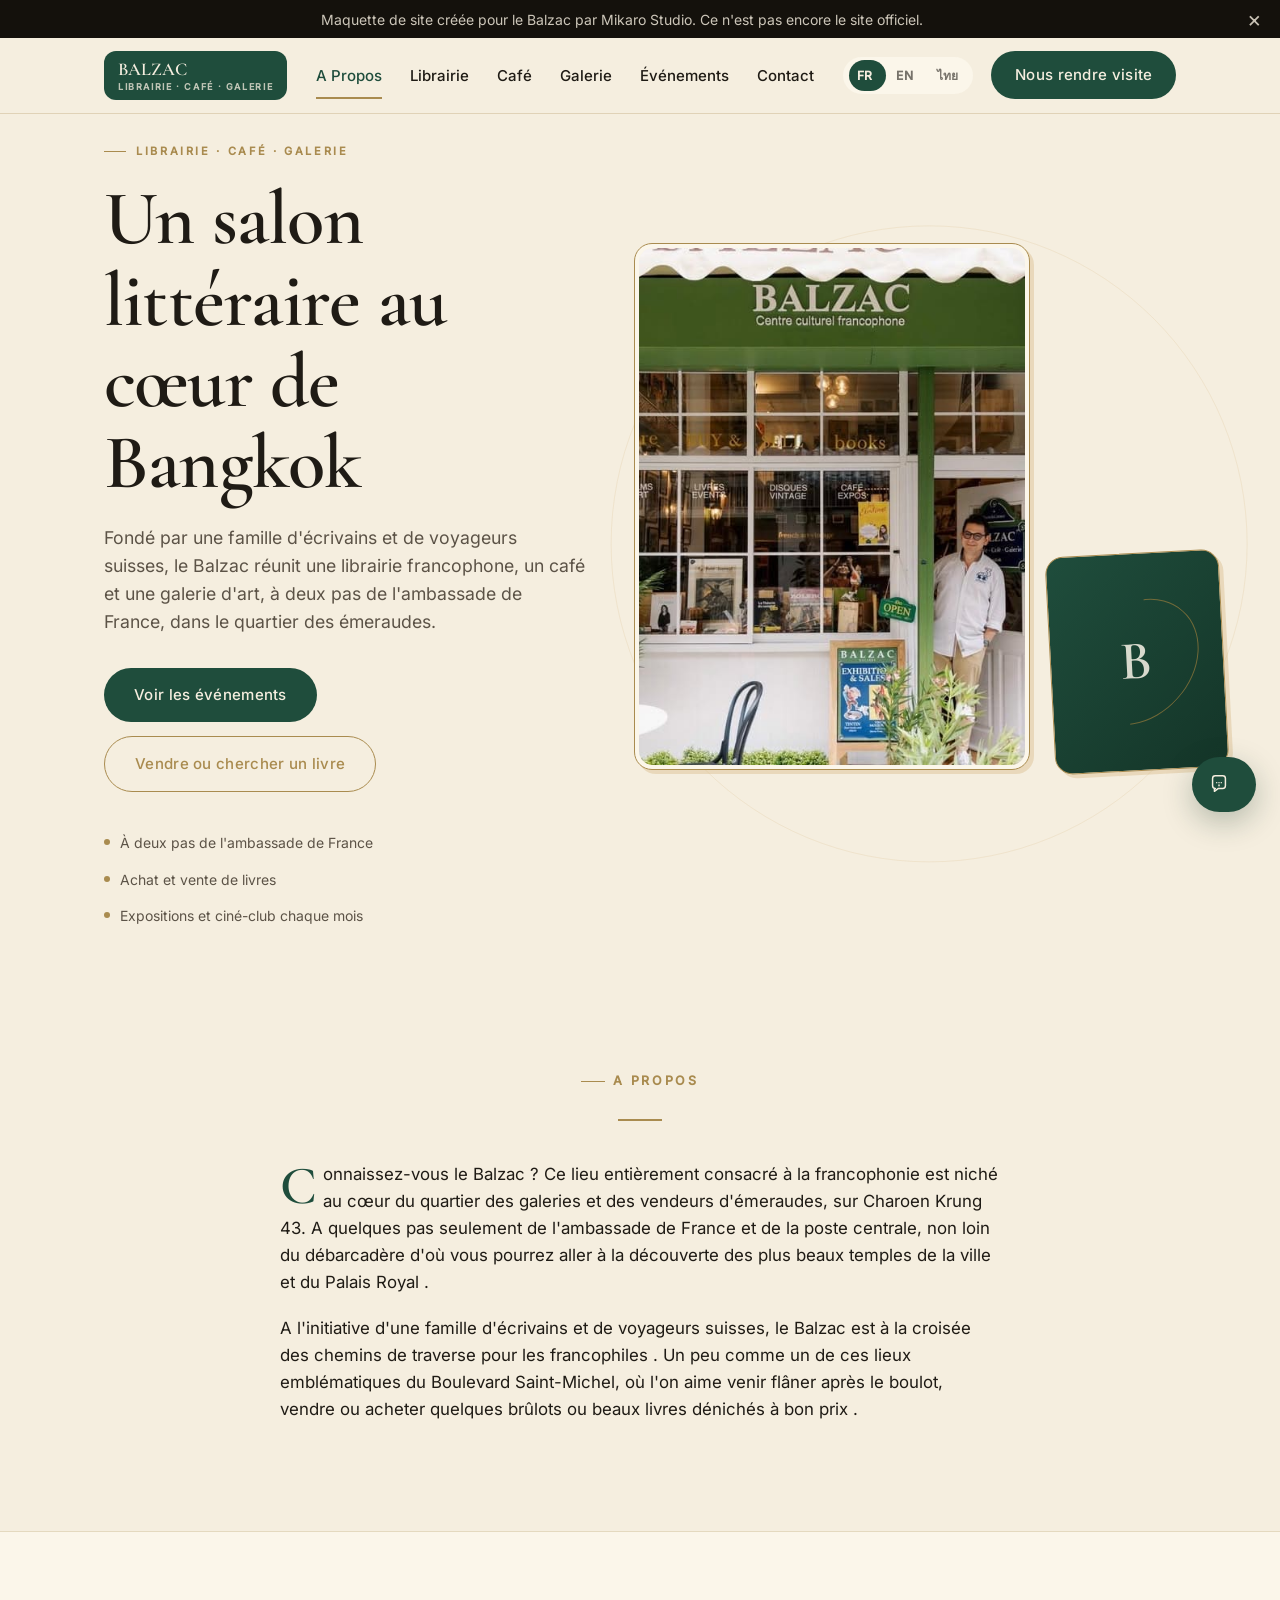
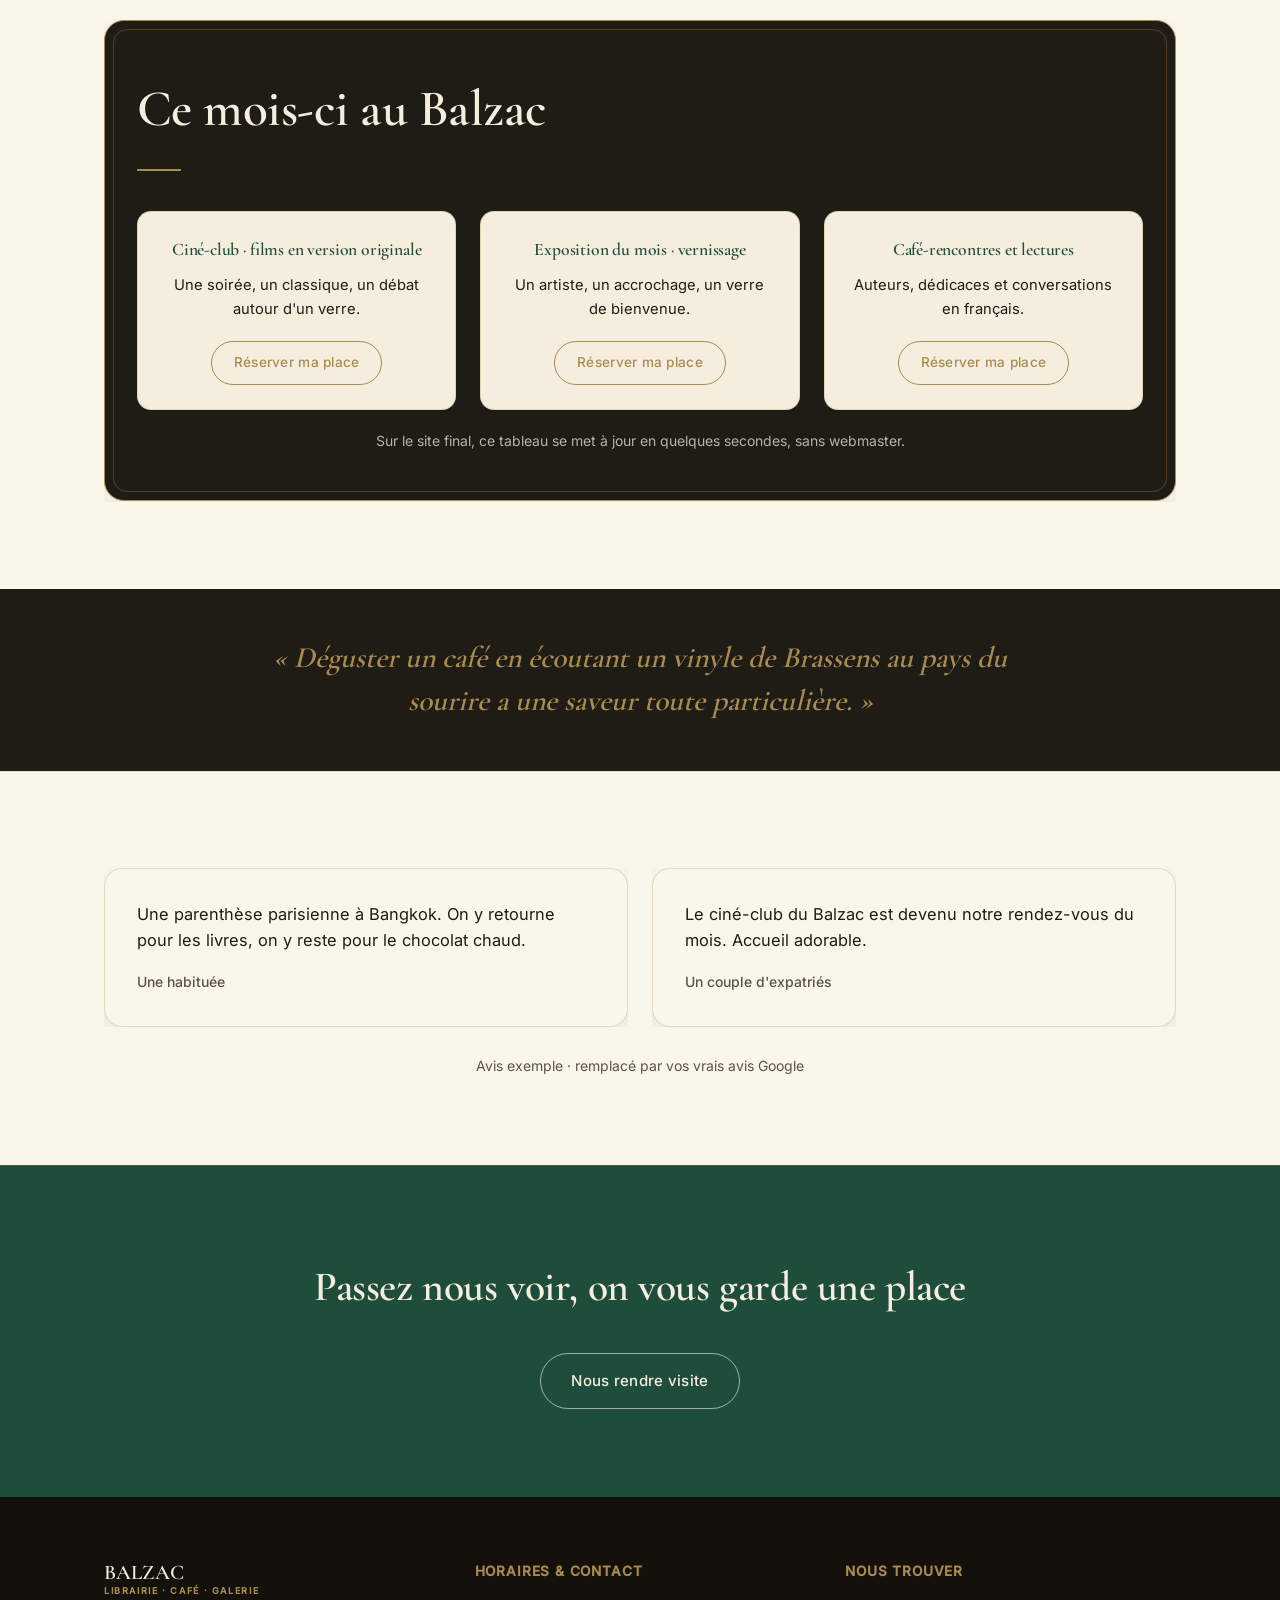
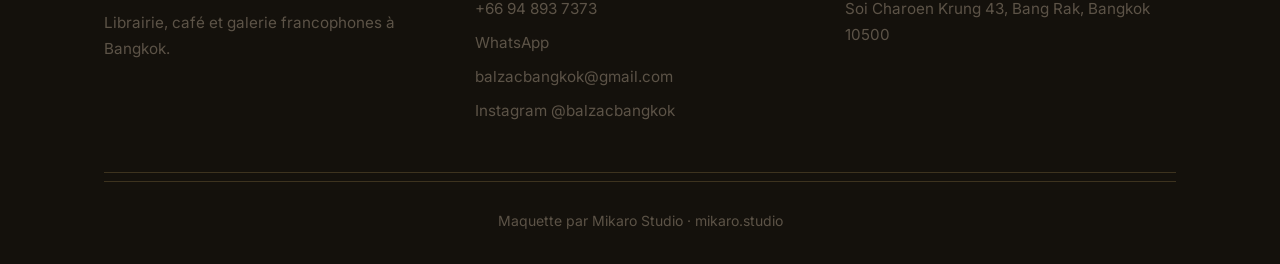
==== index.html @ 1f60bd19 "Add Balzac Bangkok live design preview site. Paper and Ink themed static preview with six pages, FR/" ====
<!DOCTYPE html>
<html lang="fr" data-i18n-page-title="title.home">
<head>
<meta charset="UTF-8">
<script>document.documentElement.classList.add('js');</script>
<meta name="viewport" content="width=device-width, initial-scale=1.0">
<meta name="robots" content="noindex, nofollow">
<link rel="icon" href="favicon.svg" type="image/svg+xml">
<title>Balzac Bangkok</title>
<meta name="description" content="Design preview for Balzac Bangkok, a French bookshop, café and gallery on Charoen Krung 43.">
<link rel="preload" href="fonts/cormorant-garamond-600-latin.woff2" as="font" type="font/woff2" crossorigin>
<link rel="preload" href="fonts/inter-400.woff2" as="font" type="font/woff2" crossorigin>
<link rel="preload" href="fonts/inter-500.woff2" as="font" type="font/woff2" crossorigin>
<link rel="stylesheet" href="assets/css/main.css">
</head>
<body class="page-home">

<div class="preview-ribbon" role="note">
  <p data-i18n="ribbon.text">Maquette de site créée pour le Balzac par Mikaro Studio. Ce n'est pas encore le site officiel.</p>
  <button type="button" class="preview-ribbon-close" aria-label="Close this message" data-i18n-aria-label="ribbon.close">&times;</button>
</div>

<header class="site-header">
  <div class="header-inner">
    <a href="index.html" class="brand-chip logo-missing" aria-label="Balzac Bangkok">
      <span class="brand-chip-text">
        <span class="name">BALZAC</span>
        <span class="sub">LIBRAIRIE &middot; CAFÉ &middot; GALERIE</span>
      </span>
    </a>

    <div class="nav-drawer">
      <button type="button" class="drawer-close" aria-label="Close menu" data-i18n-aria-label="drawer.close">
        <svg viewBox="0 0 24 24" fill="none" aria-hidden="true">
          <path d="M6 6l12 12M18 6L6 18" stroke="currentColor" stroke-width="2" stroke-linecap="round"></path>
        </svg>
      </button>
      <nav class="main-nav" id="primary-nav" aria-label="Primary">
        <ul>
          <li><a href="index.html" data-i18n="nav.about">A Propos</a></li>
          <li><a href="librairie.html" data-i18n="nav.librairie">Librairie</a></li>
          <li><a href="cafe.html" data-i18n="nav.cafe">Café</a></li>
          <li><a href="galerie.html" data-i18n="nav.galerie">Galerie</a></li>
          <li><a href="events.html" data-i18n="nav.events">Événements</a></li>
          <li><a href="contact.html" data-i18n="nav.contact">Contact</a></li>
        </ul>
      </nav>
      <div class="header-actions">
        <div class="lang-toggle seg" role="group" aria-label="Language">
          <button type="button" data-lang="fr">FR</button>
          <button type="button" data-lang="en">EN</button>
          <button type="button" data-lang="th">ไทย</button>
        </div>
        <a href="contact.html#visit" class="btn btn-cta-header bounce-in">
          <span data-i18n="nav.cta">Nous rendre visite</span>
        </a>
      </div>
    </div>

    <div class="nav-scrim"></div>

    <button type="button" class="hamburger" aria-label="Menu" data-i18n-aria-label="hamburger.label" aria-expanded="false" aria-controls="primary-nav">
      <span></span><span></span><span></span>
    </button>
  </div>
</header>

<main>

  <section class="hero">
    <div class="hero-inner">
      <div class="hero-grid">
        <div class="hero-text">
          <div class="hero-cover-block">
            <div class="hero-banner">
              <img class="frame-img" src="assets/img/hero.jpg" alt="" data-i18n-alt="alt.hero" data-fallback loading="eager" fetchpriority="high" decoding="async">
              <div class="hero-banner-scrim" aria-hidden="true"></div>
            </div>
            <div class="hero-cover-overlay">
              <div class="hero-cascade-item hero-delay-1">
                <p class="hero-tagline" data-i18n-skip>LIBRAIRIE &middot; CAFÉ &middot; GALERIE</p>
              </div>
              <div class="hero-cover-bottom">
                <div class="hero-cascade-item hero-delay-2">
                  <h1 data-i18n="h.h1">Un salon littéraire au cœur de Bangkok</h1>
                </div>
                <div class="hero-cascade-item hero-delay-3">
                  <p class="hero-sub" data-i18n="h.sub">Fondé par une famille d'écrivains et de voyageurs suisses, le Balzac réunit une librairie francophone, un café et une galerie d'art, à deux pas de l'ambassade de France, dans le quartier des émeraudes.</p>
                </div>
              </div>
            </div>
          </div>

          <div class="hero-cascade-item hero-delay-4">
            <div class="hero-ctas">
              <a href="events.html" class="btn" data-i18n="h.cta1">Voir les événements</a>
              <a href="librairie.html" class="btn btn-ghost" data-i18n="h.cta2">Vendre ou chercher un livre</a>
            </div>
          </div>

          <ul class="trust-bar hero-cascade-item hero-delay-5">
            <li data-i18n="h.t1">À deux pas de l'ambassade de France</li>
            <li data-i18n="h.t2">Achat et vente de livres</li>
            <li data-i18n="h.t3">Expositions et ciné-club chaque mois</li>
          </ul>
        </div>

        <div class="hero-collage">
          <div class="hero-collage-ring" aria-hidden="true"></div>
          <div class="hero-collage-grid">
            <div class="collage-main frame-brass" data-curtain>
              <img class="frame-img" src="assets/img/hero.jpg" alt="" data-i18n-alt="alt.hero" data-fallback loading="eager" fetchpriority="high" decoding="async">
            </div>
            <div class="collage-print frame-brass" data-curtain>
              <img class="frame-img" src="assets/img/books1.jpeg" alt="" data-i18n-alt="alt.books" data-fallback loading="lazy" decoding="async">
            </div>
          </div>
        </div>
      </div>
    </div>
  </section>

  <section class="about-section">
    <div class="container">
      <div class="section-head center" data-reveal>
        <p class="eyebrow" data-i18n="eyebrow.about">A propos</p>
        <div class="brass-line"></div>
      </div>
      <div class="about-text" data-reveal>
        <p class="drop-cap" data-i18n="ap.p1">Connaissez-vous le Balzac ? Ce lieu entièrement consacré à la francophonie est niché au cœur du quartier des galeries et des vendeurs d'émeraudes, sur Charoen Krung 43. A quelques pas seulement de l'ambassade de France et de la poste centrale, non loin du débarcadère d'où vous pourrez aller à la découverte des plus beaux temples de la ville et du Palais Royal .</p>
        <p data-i18n="ap.p2">A l'initiative d'une famille d'écrivains et de voyageurs suisses, le Balzac est à la croisée des chemins de traverse pour les francophiles . Un peu comme un de ces lieux emblématiques du Boulevard Saint-Michel, où l'on aime venir flâner après le boulot, vendre ou acheter quelques brûlots ou beaux livres dénichés à bon prix .</p>
      </div>
    </div>
  </section>

  <section class="week-section band-white">
    <div class="container">
      <div class="week-board" data-reveal="scale">
        <h2 class="section-title" data-i18n="mo.title">Ce mois-ci au Balzac</h2>
        <div class="brass-line"></div>
        <div class="week-grid">
          <div class="week-item">
            <h3 data-i18n="mo1.title">Ciné-club &middot; films en version originale</h3>
            <p data-i18n="mo1.desc">Une soirée, un classique, un débat autour d'un verre.</p>
            <a href="contact.html?ev=cine#visit" class="btn btn-ghost-brass" data-i18n="mo.btn">Réserver ma place</a>
          </div>
          <div class="week-item">
            <h3 data-i18n="mo2.title">Exposition du mois &middot; vernissage</h3>
            <p data-i18n="mo2.desc">Un artiste, un accrochage, un verre de bienvenue.</p>
            <a href="contact.html?ev=expo#visit" class="btn btn-ghost-brass" data-i18n="mo.btn">Réserver ma place</a>
          </div>
          <div class="week-item">
            <h3 data-i18n="mo3.title">Café-rencontres et lectures</h3>
            <p data-i18n="mo3.desc">Auteurs, dédicaces et conversations en français.</p>
            <a href="contact.html?ev=lecture#visit" class="btn btn-ghost-brass" data-i18n="mo.btn">Réserver ma place</a>
          </div>
        </div>
        <p class="week-note" data-i18n="mo.note">Sur le site final, ce tableau se met à jour en quelques secondes, sans webmaster.</p>
      </div>
    </div>
  </section>

  <div class="quote-band" aria-hidden="true">
    <p data-i18n-skip>&laquo; Déguster un café en écoutant un vinyle de Brassens au pays du sourire a une saveur toute particulière. &raquo;</p>
  </div>

  <section class="reviews-section band-white">
    <div class="container">
      <div class="reviews-grid stagger">
        <div class="card review-card" data-reveal="left">
          <p class="quote" data-i18n="rv1.text">Une parenthèse parisienne à Bangkok. On y retourne pour les livres, on y reste pour le chocolat chaud.</p>
          <p class="author" data-i18n="rv1.author">Une habituée</p>
        </div>
        <div class="card review-card" data-reveal="right">
          <p class="quote" data-i18n="rv2.text">Le ciné-club du Balzac est devenu notre rendez-vous du mois. Accueil adorable.</p>
          <p class="author" data-i18n="rv2.author">Un couple d'expatriés</p>
        </div>
      </div>
      <p class="review-sample-note" data-i18n="rv.sample">Avis exemple &middot; remplacé par vos vrais avis Google</p>
    </div>
  </section>

  <section class="closing-band">
    <div class="container text-center">
      <h2 data-reveal data-i18n="cl.h">Passez nous voir, on vous garde une place</h2>
      <a href="contact.html#visit" class="btn btn-outline-light" data-reveal data-i18n="nav.cta">Nous rendre visite</a>
    </div>
  </section>

</main>

<footer class="site-footer">
  <div class="container">
    <div class="footer-grid">
      <div class="footer-col">
        <a href="index.html" class="footer-logo logo-missing" aria-label="Balzac Bangkok">
          <span class="footer-logo-text">
            <span class="name">BALZAC</span>
            <span class="sub">LIBRAIRIE &middot; CAFÉ &middot; GALERIE</span>
          </span>
        </a>
        <p data-i18n="f.tag">Librairie, café et galerie francophones à Bangkok.</p>
      </div>
      <div class="footer-col">
        <h4 data-i18n="f.col.contact">Horaires &amp; contact</h4>
        <a class="footer-line" href="tel:+66948937373">+66 94 893 7373</a>
        <a class="footer-line" href="https://wa.me/66816964798" target="_blank" rel="noopener">WhatsApp</a>
        <a class="footer-line" href="mailto:balzacbangkok@gmail.com">balzacbangkok@gmail.com</a>
        <a class="footer-line" href="https://instagram.com/balzacbangkok" target="_blank" rel="noopener">Instagram @balzacbangkok</a>
      </div>
      <div class="footer-col">
        <h4 data-i18n="f.col.find">Nous trouver</h4>
        <p data-i18n="f.addr">Soi Charoen Krung 43, Bang Rak, Bangkok 10500</p>
      </div>
    </div>
    <p class="footer-credit" data-i18n="f.credit">Maquette par Mikaro Studio &middot; mikaro.studio</p>
  </div>
</footer>

<a href="https://wa.me/66816964798" target="_blank" rel="noopener" class="float-reserve" aria-label="WhatsApp" data-i18n-aria-label="float.txt">
  <svg viewBox="0 0 24 24" fill="none" stroke="currentColor" stroke-width="1.6" stroke-linecap="round" stroke-linejoin="round" aria-hidden="true">
    <path d="M8 3h8a3 3 0 0 1 3 3v8a3 3 0 0 1-3 3h-5l-4 3v-3H8a3 3 0 0 1-3-3V6a3 3 0 0 1 3-3z"></path>
    <path d="M9.5 10.5h.01M12 10.5h.01M14.5 10.5h.01"></path>
    <path d="M12 14v-1"></path>
  </svg>
  <span data-i18n="float.txt">Écrivez-nous</span>
</a>

<script src="assets/js/i18n.js"></script>
<script src="assets/js/main.js"></script>
</body>
</html>
---- assets/css/main.css ----
/* ==========================================================================
   Balzac Bangkok - Design preview
   Fonts
   ========================================================================== */

@font-face {
  font-family: "Cormorant Garamond";
  font-style: normal;
  font-weight: 600;
  font-display: swap;
  src: url("../../fonts/cormorant-garamond-600-latin-ext.woff2") format("woff2");
  unicode-range: U+0100-02BA, U+02BD-02C5, U+02C7-02CC, U+02CE-02D7, U+02DD-02FF, U+0304, U+0308, U+0329, U+1D00-1DBF, U+1E00-1E9F, U+1EF2-1EFF, U+2020, U+20A0-20AB, U+20AD-20C0, U+2113, U+2C60-2C7F, U+A720-A7FF;
}

@font-face {
  font-family: "Cormorant Garamond";
  font-style: normal;
  font-weight: 600;
  font-display: swap;
  src: url("../../fonts/cormorant-garamond-600-latin.woff2") format("woff2");
  unicode-range: U+0000-00FF, U+0131, U+0152-0153, U+02BB-02BC, U+02C6, U+02DA, U+02DC, U+0304, U+0308, U+0329, U+2000-206F, U+20AC, U+2122, U+2191, U+2193, U+2212, U+2215, U+FEFF, U+FFFD;
}

@font-face {
  font-family: "Inter";
  font-style: normal;
  font-weight: 400;
  font-display: swap;
  src: url("../../fonts/inter-400.woff2") format("woff2");
}

@font-face {
  font-family: "Inter";
  font-style: normal;
  font-weight: 500;
  font-display: swap;
  src: url("../../fonts/inter-500.woff2") format("woff2");
}

@font-face {
  font-family: "IBM Plex Sans Thai";
  font-style: normal;
  font-weight: 400;
  font-display: swap;
  src: url("../../fonts/ibm-plex-sans-thai-400.woff2") format("woff2");
}

@font-face {
  font-family: "IBM Plex Sans Thai";
  font-style: normal;
  font-weight: 600;
  font-display: swap;
  src: url("../../fonts/ibm-plex-sans-thai-600.woff2") format("woff2");
}

/* ==========================================================================
   Tokens
   ========================================================================== */

:root {
  --paper: #F5EEDF;
  --ink: #1F1B15;
  --emerald: #1F4D3C;
  --emerald-deep: #143528;
  --gold: #A98B4F;
  --hairline: rgba(169, 139, 79, 0.28);
  --card: #FBF6EA;
  --footer-bg: #14110C;

  --bg: var(--paper);
  --surface: var(--card);
  --surface2: var(--card);
  --text: var(--ink);
  --muted: #5C5347;
  --wine: var(--emerald);
  --wine-deep: var(--emerald-deep);
  --brass: var(--gold);
  --black: var(--footer-bg);

  --cream: var(--paper);
  --wine-dark: var(--emerald-deep);
  --line: var(--hairline);
  --white: var(--card);

  --font-display: "Cormorant Garamond", "Noto Serif Thai", serif;
  --font-body: "Inter", "Noto Sans Thai", sans-serif;
  --font-thai: "IBM Plex Sans Thai", sans-serif;

  --max-width: 1120px;
  --section-pad: 88px;
  --header-h: 76px;
  --ribbon-h: 38px;
  --frame-radius: 18px;
  --shadow-soft: 0 12px 40px rgba(31, 27, 21, 0.08);

  --ease: cubic-bezier(0.22, 1, 0.36, 1);
  --dur: 0.7s;
}

html[lang="th"] {
  --font-display: "IBM Plex Sans Thai", sans-serif;
  --font-body: "IBM Plex Sans Thai", sans-serif;
}

/* ==========================================================================
   Reset
   ========================================================================== */

*,
*::before,
*::after {
  box-sizing: border-box;
}

html {
  color-scheme: light;
}

body {
  margin: 0;
  background: var(--paper);
  color: var(--ink);
  font-family: var(--font-body);
  font-weight: 400;
  font-size: 16px;
  line-height: 1.6;
  -webkit-font-smoothing: antialiased;
  overflow-x: hidden;
  background-image:
    url("data:image/svg+xml,%3Csvg viewBox='0 0 256 256' xmlns='http://www.w3.org/2000/svg'%3E%3Cfilter id='n'%3E%3CfeTurbulence type='fractalNoise' baseFrequency='0.85' numOctaves='4' stitchTiles='stitch'/%3E%3C/filter%3E%3Crect width='100%25' height='100%25' filter='url(%23n)' opacity='0.035'/%3E%3C/svg%3E"),
    radial-gradient(ellipse 80% 50% at 50% -10%, rgba(169, 139, 79, 0.06) 0%, transparent 70%);
}

html[lang="th"] body {
  line-height: 1.7;
}

img {
  max-width: 100%;
  display: block;
}

a {
  color: inherit;
  text-decoration: none;
}

ul {
  list-style: none;
  margin: 0;
  padding: 0;
}

button {
  font-family: inherit;
  cursor: pointer;
}

input,
select,
textarea {
  font-family: inherit;
  font-size: 1rem;
}

h1,
h2,
h3,
h4 {
  font-family: var(--font-display);
  font-weight: 600;
  letter-spacing: -0.01em;
  margin: 0;
  color: var(--text);
  font-feature-settings: "liga", "dlig";
}

p {
  margin: 0;
}

.container {
  max-width: var(--max-width);
  margin: 0 auto;
  padding: 0 24px;
}

section {
  padding: var(--section-pad) 0;
}

@media (max-width: 900px) {
  section {
    padding: 56px 0;
  }
  :root {
    --section-pad: 56px;
  }
}

.visually-hidden {
  position: absolute;
  width: 1px;
  height: 1px;
  padding: 0;
  margin: -1px;
  overflow: hidden;
  clip: rect(0, 0, 0, 0);
  white-space: nowrap;
  border: 0;
}

.band-white {
  background: var(--surface);
  border-top: 1px solid var(--hairline);
}

/* ==========================================================================
   Buttons
   ========================================================================== */

.btn {
  position: relative;
  display: inline-flex;
  align-items: center;
  justify-content: center;
  gap: 8px;
  border: none;
  border-radius: 999px;
  padding: 15px 30px;
  background: var(--emerald);
  color: var(--paper);
  font-weight: 500;
  font-size: 15px;
  letter-spacing: 0.02em;
  overflow: hidden;
  transition: transform 0.35s var(--ease), background-color 0.35s var(--ease), box-shadow 0.35s var(--ease);
}

.btn::after {
  content: "";
  position: absolute;
  top: 0;
  left: -60%;
  width: 40%;
  height: 100%;
  background: linear-gradient(115deg, transparent, rgba(255, 255, 255, 0.55), transparent);
  transform: skewX(-20deg);
  opacity: 0;
}

.btn:hover {
  background: var(--emerald-deep);
  transform: translateY(-2px);
  box-shadow: 0 10px 24px rgba(20, 53, 40, 0.22);
}

.btn:hover::after {
  animation: sheen 0.9s var(--ease);
}

@keyframes sheen {
  0% {
    left: -60%;
    opacity: 0.9;
  }
  100% {
    left: 120%;
    opacity: 0;
  }
}

.btn-ghost {
  background: transparent;
  color: var(--gold);
  border: 1px solid var(--gold);
  box-shadow: none;
}

.btn-ghost:hover {
  background: rgba(169, 139, 79, 0.1);
  color: var(--gold);
  box-shadow: none;
  transform: none;
}

.btn-ghost-brass {
  background: transparent;
  color: var(--brass);
  border: 1.5px solid var(--brass);
  box-shadow: none;
  padding: 10px 22px;
  font-size: 0.85rem;
}

.btn-ghost-brass:hover {
  background: var(--gold);
  color: var(--paper);
}

.btn-outline-light {
  background: transparent;
  color: var(--cream);
  border: 1.5px solid rgba(250, 244, 233, 0.6);
  box-shadow: none;
}

.btn-outline-light:hover {
  background: var(--paper);
  color: var(--emerald);
}

.btn-icon {
  width: 18px;
  height: 18px;
  flex-shrink: 0;
}

/* ==========================================================================
   Eyebrow + section title with brass underline
   ========================================================================== */

.eyebrow {
  display: inline-flex;
  align-items: center;
  gap: 8px;
  color: var(--brass);
  font-size: 0.78rem;
  font-weight: 600;
  letter-spacing: 0.22em;
  text-transform: uppercase;
  margin: 0 0 10px;
}

.eyebrow::before {
  content: "";
  width: 24px;
  height: 1px;
  background: var(--brass);
  flex-shrink: 0;
}

.section-head.center .eyebrow {
  justify-content: center;
}

.section-title {
  font-size: clamp(2.125rem, 4vw, 3.25rem);
  margin-bottom: 14px;
}

.section-head {
  max-width: 640px;
  margin: 0 0 40px;
}

.section-head.center {
  margin-left: auto;
  margin-right: auto;
  text-align: center;
}

.brass-line {
  width: 44px;
  height: 2px;
  background: var(--brass);
  margin: 18px 0 0;
  transform: scaleX(0);
  transform-origin: left;
  transition: transform 0.8s var(--ease);
}

.section-head.center .brass-line {
  margin-left: auto;
  margin-right: auto;
  transform-origin: center;
}

.is-visible .brass-line {
  transform: scaleX(1);
}

.section-sub {
  margin-top: 16px;
  color: var(--muted);
  font-size: 1.05rem;
}

/* ==========================================================================
   Motion system - scroll reveal (opt-in via html.js, F1)
   ========================================================================== */

html.js [data-reveal] {
  opacity: 0;
  transform: translateY(24px);
  transition: opacity var(--dur) var(--ease), transform var(--dur) var(--ease);
  /* Safety net: if the IntersectionObserver never fires (JS error, old
     browser, blocked script), everything is still fully visible by 2.5s. */
  animation: forceReveal 0s 2.5s both;
}

html.js [data-reveal="left"] {
  transform: translate(-32px, 0);
}

html.js [data-reveal="right"] {
  transform: translate(32px, 0);
}

html.js [data-reveal="scale"] {
  transform: scale(0.94);
}

html.js [data-reveal].is-visible {
  opacity: 1;
  transform: none;
}

@keyframes forceReveal {
  to {
    opacity: 1;
    transform: none;
    clip-path: inset(0 0 0 0);
  }
}

/* Sibling stagger: apply .stagger to a grid/list whose direct children carry
   data-reveal, so they cascade in with a 90ms offset instead of firing at once. */
.stagger > [data-reveal]:nth-child(1) { transition-delay: 0ms; }
.stagger > [data-reveal]:nth-child(2) { transition-delay: 90ms; }
.stagger > [data-reveal]:nth-child(3) { transition-delay: 180ms; }
.stagger > [data-reveal]:nth-child(4) { transition-delay: 270ms; }
.stagger > [data-reveal]:nth-child(5) { transition-delay: 360ms; }
.stagger > [data-reveal]:nth-child(6) { transition-delay: 450ms; }

.stagger-fast > [data-reveal]:nth-child(1) { transition-delay: 0ms; }
.stagger-fast > [data-reveal]:nth-child(2) { transition-delay: 60ms; }
.stagger-fast > [data-reveal]:nth-child(3) { transition-delay: 120ms; }
.stagger-fast > [data-reveal]:nth-child(4) { transition-delay: 180ms; }
.stagger-fast > [data-reveal]:nth-child(5) { transition-delay: 240ms; }
.stagger-fast > [data-reveal]:nth-child(6) { transition-delay: 300ms; }
.stagger-fast > [data-reveal]:nth-child(7) { transition-delay: 360ms; }
.stagger-fast > [data-reveal]:nth-child(8) { transition-delay: 420ms; }
.stagger-fast > [data-reveal]:nth-child(9) { transition-delay: 480ms; }
.stagger-fast > [data-reveal]:nth-child(10) { transition-delay: 540ms; }
.stagger-fast > [data-reveal]:nth-child(11) { transition-delay: 600ms; }
.stagger-fast > [data-reveal]:nth-child(12) { transition-delay: 660ms; }

@media (prefers-reduced-motion: reduce) {
  *,
  *::before,
  *::after {
    animation-duration: 0.001ms !important;
    animation-iteration-count: 1 !important;
    transition-duration: 0.001ms !important;
    scroll-behavior: auto !important;
  }

  html.js [data-reveal],
  .hero-cascade-item,
  body.page-home .hero-cascade-item,
  body.page-home .hero-banner,
  .frame-img,
  html.js [data-curtain] {
    opacity: 1 !important;
    transform: none !important;
    transition: none !important;
    animation: none !important;
    clip-path: none !important;
  }
  .brass-line {
    transform: scaleX(1) !important;
  }
  html {
    scroll-behavior: auto;
  }
}

/* ==========================================================================
   Preview ribbon
   ========================================================================== */

.preview-ribbon {
  position: fixed;
  top: 0;
  left: 0;
  right: 0;
  z-index: 1000;
  background: var(--footer-bg);
  color: rgba(245, 238, 223, 0.82);
  font-size: 14px;
  padding: 10px 52px 10px 16px;
  text-align: center;
  transform: translateY(-100%);
  transition: transform 0.6s var(--ease);
}

.preview-ribbon.is-shown {
  transform: translateY(0);
}

.preview-ribbon.is-hidden {
  display: none;
}

.preview-ribbon p {
  max-width: 900px;
  margin: 0 auto;
  line-height: 1.5;
}

.preview-ribbon-close {
  position: absolute;
  right: 4px;
  top: 50%;
  transform: translateY(-50%);
  background: none;
  border: none;
  color: var(--paper);
  font-size: 22px;
  line-height: 1;
  width: 44px;
  height: 44px;
  padding: 0;
  opacity: 0.8;
  transition: opacity 0.2s ease;
  cursor: pointer;
}

.preview-ribbon-close:hover {
  opacity: 1;
}

/* ==========================================================================
   Header (F3: always solid, 76px, logo chip, centered nav)
   ========================================================================== */

.site-header {
  position: fixed;
  top: 0;
  left: 0;
  right: 0;
  z-index: 900;
  height: var(--header-h);
  min-height: var(--header-h);
  max-height: var(--header-h);
  display: flex;
  align-items: center;
  background: rgba(245, 238, 223, 0.92);
  backdrop-filter: blur(10px);
  -webkit-backdrop-filter: blur(10px);
  border-bottom: 1px solid var(--hairline);
  box-shadow: none;
}

body.has-ribbon {
  padding-top: var(--ribbon-h);
}

body.has-ribbon .site-header {
  transform: translateY(var(--ribbon-h));
}

@media (max-width: 560px) {
  :root {
    --ribbon-h: 64px;
  }
}

.header-inner {
  width: 100%;
  max-width: var(--max-width);
  margin: 0 auto;
  padding: 0 24px;
  display: grid;
  grid-template-columns: auto 1fr auto;
  align-items: center;
  gap: 20px;
}

/* Logo chip */

.brand-chip {
  display: inline-flex;
  align-items: center;
  gap: 10px;
  background: var(--emerald);
  border-radius: 12px;
  padding: 8px 14px;
  transition: transform 0.3s var(--ease), box-shadow 0.3s var(--ease);
}

.brand-chip:hover {
  transform: translateY(-1px);
  box-shadow: 0 8px 18px rgba(20, 53, 40, 0.22);
}

.brand-chip-logo {
  height: 34px;
  width: auto;
  display: block;
}

.brand-chip-text {
  display: none;
  flex-direction: column;
  line-height: 1.1;
}

.brand-chip.logo-missing .brand-chip-logo {
  display: none;
}

.brand-chip.logo-missing .brand-chip-text {
  display: flex;
}

.brand-chip-text .name {
  font-family: var(--font-display);
  font-weight: 600;
  font-size: 18px;
  color: var(--paper);
  line-height: 1.15;
}

.brand-chip-text .sub {
  font-family: var(--font-body);
  font-weight: 600;
  font-size: 9px;
  letter-spacing: 0.18em;
  color: rgba(245, 238, 223, 0.75);
  margin-top: 2px;
}

/* Nav + actions share a "drawer" wrapper: flat on desktop (display:contents),
   a sliding panel on mobile. */

.nav-drawer {
  display: contents;
}

.main-nav {
  justify-self: center;
}

.main-nav ul {
  display: flex;
  align-items: center;
  gap: 28px;
}

.main-nav a {
  position: relative;
  font-size: 15px;
  font-weight: 500;
  color: var(--ink);
  padding-bottom: 8px;
  transition: color 0.25s ease;
}

.main-nav a:hover {
  color: var(--emerald);
}

.main-nav a::after {
  content: "";
  position: absolute;
  left: 0;
  bottom: -6px;
  width: 100%;
  height: 2px;
  background: var(--brass);
  transform: scaleX(0);
  transform-origin: center;
  transition: transform 0.35s var(--ease);
}

.main-nav a:hover::after,
.main-nav a.active::after {
  transform: scaleX(1);
}

.main-nav a.active {
  color: var(--wine);
}

.header-actions {
  justify-self: end;
  display: flex;
  align-items: center;
  gap: 18px;
}

.lang-toggle.seg {
  position: relative;
  display: flex;
  align-items: center;
  gap: 2px;
  background: var(--surface2);
  border-radius: 999px;
  padding: 3px;
}

.lang-toggle.seg .lang-thumb {
  position: absolute;
  top: 3px;
  left: 3px;
  height: calc(100% - 6px);
  background: var(--wine);
  border-radius: 999px;
  transition: transform 0.3s var(--ease);
  pointer-events: none;
  z-index: 0;
}

.lang-toggle.seg button {
  position: relative;
  z-index: 1;
  background: none;
  border: none;
  color: var(--text);
  font-size: 0.76rem;
  font-weight: 600;
  letter-spacing: 0.02em;
  padding: 6px 11px;
  border-radius: 999px;
  opacity: 0.6;
  transition: opacity 0.2s ease, color 0.25s ease;
}

.lang-toggle.seg button:hover {
  opacity: 1;
}

.lang-toggle.seg button.active {
  background: transparent;
  color: var(--cream);
  opacity: 1;
}

.btn-cta-header {
  padding: 12px 24px;
  box-shadow: 0 0 0 0 rgba(185, 138, 62, 0);
  transition: transform 0.35s var(--ease), background-color 0.35s var(--ease), box-shadow 0.35s var(--ease);
}

.btn-cta-header:hover {
  box-shadow: 0 0 0 3px rgba(185, 138, 62, 0.45), 0 10px 24px rgba(87, 17, 25, 0.28);
}

.btn-cta-header.bounce-in {
  animation: none;
}

body.page-home .btn-cta-header.bounce-in {
  animation: ctaBounce 0.7s var(--ease) 1.1s forwards;
}

@keyframes ctaBounce {
  0% { transform: scale(1); }
  40% { transform: scale(1.07); }
  70% { transform: scale(0.98); }
  100% { transform: scale(1); }
}

.nav-scrim {
  display: none;
}

.hamburger {
  display: none;
  flex-direction: column;
  justify-content: center;
  align-items: center;
  gap: 5px;
  width: 44px;
  height: 44px;
  background: none;
  border: none;
  padding: 0;
  justify-self: end;
  cursor: pointer;
}

.hamburger span {
  display: block;
  height: 2px;
  width: 26px;
  background: var(--text);
  transition: transform 0.35s var(--ease), opacity 0.35s var(--ease);
}

.hamburger.is-open span:nth-child(1) {
  transform: translateY(7px) rotate(45deg);
}

.hamburger.is-open span:nth-child(2) {
  opacity: 0;
}

.hamburger.is-open span:nth-child(3) {
  transform: translateY(-7px) rotate(-45deg);
}

.drawer-close {
  display: none;
}

@media (max-width: 900px) {
  .header-inner {
    grid-template-columns: auto auto;
    justify-content: space-between;
  }

  .nav-drawer {
    display: flex;
    flex-direction: column;
    position: fixed;
    top: 0;
    right: 0;
    height: 100vh;
    height: 100dvh;
    width: min(320px, 88vw);
    background: rgba(251, 246, 234, 0.98);
    backdrop-filter: blur(12px);
    -webkit-backdrop-filter: blur(12px);
    padding: calc(var(--header-h) + 24px) 24px 28px;
    box-shadow: -12px 0 40px rgba(31, 27, 21, 0.12);
    border-left: 1px solid var(--hairline);
    transform: translateX(100%);
    transition: transform 0.3s var(--ease);
    z-index: 950;
    overflow-y: auto;
  }

  .nav-drawer.is-open {
    transform: translateX(0);
  }

  .main-nav {
    justify-self: auto;
    width: 100%;
  }

  .main-nav ul {
    flex-direction: column;
    align-items: stretch;
    gap: 0;
    width: 100%;
  }

  .main-nav ul li {
    width: 100%;
  }

  .main-nav a {
    display: block;
    color: var(--text);
    font-size: 20px;
    padding: 20px 12px 20px 16px;
    border-left: 3px solid transparent;
  }

  .main-nav a:hover {
    color: var(--text);
  }

  .main-nav a::after {
    display: none;
  }

  .main-nav a.active {
    border-left-color: var(--emerald);
    color: var(--ink);
    background: rgba(31, 77, 60, 0.08);
  }

  .header-actions {
    justify-self: auto;
    flex-direction: column;
    align-items: stretch;
    gap: 20px;
    margin-top: auto;
    padding-top: 24px;
    width: 100%;
  }

  .lang-toggle.seg {
    background: var(--surface2);
    justify-content: center;
  }

  .lang-toggle.seg button {
    color: var(--text);
    min-height: 44px;
  }

  .header-actions .btn {
    width: 100%;
    min-height: 48px;
  }

  .hamburger {
    display: flex;
  }

  .hamburger.is-open {
    visibility: hidden;
    pointer-events: none;
  }

  .drawer-close {
    display: flex;
    align-items: center;
    justify-content: center;
    position: absolute;
    top: 16px;
    right: 16px;
    width: 44px;
    height: 44px;
    border-radius: 50%;
    background: var(--card);
    border: 1px solid var(--hairline);
    color: var(--ink);
    padding: 0;
    flex-shrink: 0;
    z-index: 2;
    transition: background-color 0.2s ease;
  }

  .drawer-close svg {
    width: 20px;
    height: 20px;
  }

  .drawer-close:hover {
    background: var(--paper);
  }

  .nav-scrim {
    display: block;
    position: fixed;
    inset: 0;
    background: rgba(0, 0, 0, 0.55);
    opacity: 0;
    pointer-events: none;
    transition: opacity 0.3s ease;
    z-index: 940;
  }

  .nav-scrim.is-open {
    opacity: 1;
    pointer-events: auto;
  }
}

/* ==========================================================================
   Floating reserve button
   ========================================================================== */

.float-reserve {
  position: fixed;
  right: 24px;
  bottom: 24px;
  z-index: 800;
  display: flex;
  align-items: center;
  gap: 10px;
  background: var(--emerald);
  color: var(--paper);
  border-radius: 999px;
  padding: 16px;
  box-shadow: 0 10px 30px rgba(20, 53, 40, 0.28);
  overflow: hidden;
  transition: padding 0.4s var(--ease), background-color 0.3s ease, transform 0.3s var(--ease);
}

.float-reserve svg {
  width: 22px;
  height: 22px;
  flex-shrink: 0;
}

.float-reserve span {
  max-width: 0;
  opacity: 0;
  overflow: hidden;
  white-space: nowrap;
  font-weight: 500;
  font-size: 0.9rem;
  transition: max-width 0.4s var(--ease), opacity 0.3s ease;
}

.float-reserve:hover {
  background: var(--emerald-deep);
  padding: 16px 22px;
  transform: translateY(-2px);
}

.float-reserve:hover span {
  max-width: 140px;
  opacity: 1;
}

.float-reserve.pulse {
  animation: pulse-once 1.4s var(--ease);
}

@keyframes pulse-once {
  0% {
    box-shadow: 0 10px 30px rgba(87, 17, 25, 0.35), 0 0 0 0 rgba(122, 30, 43, 0.55);
  }
  70% {
    box-shadow: 0 10px 30px rgba(87, 17, 25, 0.35), 0 0 0 18px rgba(122, 30, 43, 0);
  }
  100% {
    box-shadow: 0 10px 30px rgba(87, 17, 25, 0.35), 0 0 0 0 rgba(122, 30, 43, 0);
  }
}

@media (max-width: 560px) {
  .float-reserve {
    right: 16px;
    bottom: 16px;
  }
}

/* ==========================================================================
   Hero (F4: split collage layout)
   ========================================================================== */

.hero {
  position: relative;
  padding-top: calc(var(--header-h) + 40px);
  padding-bottom: 56px;
  background: var(--bg);
  overflow: visible;
}

.hero::before {
  display: none;
}

.hero-cascade-item {
  opacity: 1;
  transform: none;
}

body.page-home .hero-cascade-item {
  opacity: 0;
  transform: translateY(20px);
  animation: hero-in 0.8s var(--ease) forwards;
}

.hero-inner {
  max-width: var(--max-width);
  margin: 0 auto;
  padding: 0 24px;
  position: relative;
  z-index: 2;
}

.hero-grid {
  display: grid;
  grid-template-columns: 1fr;
  gap: 40px;
  align-items: center;
}

.hero-text {
  max-width: 620px;
}

.hero-delay-1 { animation-delay: 0ms; }
.hero-delay-2 { animation-delay: 80ms; }
.hero-delay-3 { animation-delay: 160ms; }
.hero-delay-4 { animation-delay: 240ms; }
.hero-delay-5 { animation-delay: 320ms; }

@keyframes hero-in {
  to {
    opacity: 1;
    transform: none;
  }
}

.hero-tagline {
  display: inline-flex;
  align-items: center;
  gap: 10px;
  color: var(--brass);
  font-size: 11px;
  font-weight: 600;
  letter-spacing: 0.24em;
  text-transform: uppercase;
  margin-bottom: 18px;
}

.hero-tagline::before {
  content: "";
  width: 22px;
  height: 1px;
  background: var(--brass);
}

.hero h1 {
  font-size: clamp(3rem, 6vw, 5.25rem);
  line-height: 1.06;
  margin-bottom: 20px;
  color: var(--text);
}

.hero .hero-sub {
  font-size: 1.1rem;
  color: var(--muted);
  margin-bottom: 32px;
  max-width: 540px;
}

.hero-ctas {
  display: flex;
  flex-wrap: wrap;
  gap: 14px;
  margin-bottom: 40px;
}

.hero-media {
  display: block;
  position: relative;
  width: calc(100% - 40px);
  margin: 0 auto;
  aspect-ratio: 16 / 10;
  border-radius: var(--frame-radius);
  overflow: hidden;
  box-shadow: var(--shadow-soft);
}

.hero-media img {
  width: 100%;
  height: 100%;
  object-fit: cover;
}

.trust-bar {
  display: grid;
  gap: 14px;
  margin-top: 8px;
}

.trust-bar li {
  display: flex;
  align-items: flex-start;
  gap: 10px;
  font-size: 0.9rem;
  color: var(--muted);
}

.trust-bar li::before {
  content: "";
  width: 6px;
  height: 6px;
  border-radius: 50%;
  background: var(--brass);
  margin-top: 7px;
  flex-shrink: 0;
}

/* Collage: mobile stack, desktop grid */

.hero-collage {
  display: block;
  position: relative;
  width: 100%;
  margin-top: 8px;
}

.hero-media {
  display: none;
}

.hero-collage-ring {
  display: none;
}

.hero-collage-grid {
  display: flex;
  flex-direction: column;
  gap: 16px;
}

.collage-main {
  width: 100%;
  aspect-ratio: 3 / 4;
  border-radius: var(--frame-radius);
  overflow: hidden;
  box-shadow: var(--shadow-soft);
}

.collage-main img,
.collage-print img {
  width: 100%;
  height: 100%;
  object-fit: cover;
}

.collage-print {
  width: 100%;
  aspect-ratio: 4 / 5;
  border-radius: var(--frame-radius);
  overflow: hidden;
  box-shadow: var(--shadow-soft);
  transform: none;
}

.collage-badge {
  display: none;
}

/* Mobile magazine-cover hero (hidden on desktop) */

.hero-banner {
  display: none;
}

.hero-cover-overlay {
  display: contents;
}

.hero-cover-bottom {
  display: contents;
}

@media (max-width: 900px) {
  .hero {
    padding-top: var(--header-h);
    padding-bottom: 48px;
  }

  .hero-inner {
    padding: 0;
  }

  .hero-text {
    max-width: none;
  }

  .hero-cover-block {
    position: relative;
    width: 100vw;
    margin-left: calc(50% - 50vw);
  }

  .hero-banner {
    display: block;
    position: relative;
    width: 100%;
    aspect-ratio: 4 / 5;
    overflow: hidden;
    border-radius: 0;
    box-shadow: none;
    background: linear-gradient(180deg, var(--wine) 0%, var(--black) 100%);
  }

  body.page-home .hero-banner {
    opacity: 0;
    transform: scale(1.04);
    animation: hero-banner-in 0.8s var(--ease) forwards;
  }

  .hero-banner .frame-img {
    width: 100%;
    height: 100%;
    object-fit: cover;
  }

  .hero-banner-scrim {
    position: absolute;
    inset: 0;
    background: linear-gradient(to top, rgba(20, 17, 16, 0.9) 0%, transparent 45%);
    pointer-events: none;
    z-index: 1;
  }

  .hero-cover-overlay {
    display: flex;
    flex-direction: column;
    justify-content: space-between;
    position: absolute;
    inset: 0;
    z-index: 2;
    pointer-events: none;
  }

  .hero-cover-block .hero-tagline {
    align-self: flex-start;
    margin: 16px 0 0 16px;
    padding: 7px 12px;
    border: 1px solid var(--brass);
    border-radius: 999px;
    background: rgba(34, 26, 21, 0.55);
    backdrop-filter: blur(10px);
    -webkit-backdrop-filter: blur(10px);
    color: var(--cream);
    font-size: 11px;
    letter-spacing: 0.18em;
    gap: 0;
    pointer-events: auto;
  }

  .hero-cover-block .hero-tagline::before {
    display: none;
  }

  .hero-cover-bottom {
    padding: 0 20px 24px;
    pointer-events: auto;
  }

  .hero-cover-block h1 {
    font-size: clamp(38px, 10vw, 46px);
    line-height: 1.08;
    color: var(--cream);
    margin-bottom: 10px;
  }

  .hero-cover-block .hero-sub {
    font-size: 15px;
    color: var(--muted);
    margin-bottom: 0;
    max-width: none;
  }

  body.page-home .hero-cover-block .hero-delay-1 {
    opacity: 1;
    transform: none;
    animation: none;
  }

  .hero-ctas {
    flex-direction: column;
    gap: 12px;
    margin-bottom: 32px;
    padding: 20px 20px 0;
  }

  .hero-ctas .btn {
    width: 100%;
    min-height: 48px;
  }

  .trust-bar {
    padding: 0 20px;
    margin-top: 0;
  }

  .hero-collage {
    display: none;
  }
}

@keyframes hero-banner-in {
  to {
    opacity: 1;
    transform: scale(1);
  }
}

@media (min-width: 900px) {
  .hero {
    min-height: 82vh;
    display: flex;
    align-items: center;
    padding-top: calc(var(--header-h) + 20px);
    padding-bottom: 48px;
  }

  .hero-grid {
    grid-template-columns: 45% 55%;
    gap: 48px;
  }

  .hero-media {
    display: none;
  }

  .hero-collage {
    display: block;
    position: relative;
    width: 100%;
    overflow: visible;
    margin-top: 0;
  }

  .hero-collage-ring {
    display: block;
    position: absolute;
    width: 108%;
    aspect-ratio: 1;
    border: 1px solid rgba(201, 161, 94, 0.14);
    border-radius: 50%;
    top: 50%;
    left: 50%;
    transform: translate(-50%, -48%);
    pointer-events: none;
    z-index: 0;
  }

  .hero-collage-grid {
    display: grid;
    grid-template-columns: 1fr 0.44fr;
    gap: 20px;
    position: relative;
    z-index: 1;
    padding-bottom: 48px;
    overflow: visible;
  }

  .collage-main {
    grid-column: 1;
    grid-row: 1 / 3;
    aspect-ratio: 3 / 4;
    width: 100%;
    animation: none;
  }

  body.page-home .collage-main {
    animation: collageMainIn 0.9s var(--ease) 0.15s forwards;
  }

  .collage-print {
    grid-column: 2;
    grid-row: 2;
    aspect-ratio: 4 / 5;
    transform: translateY(40px);
    align-self: end;
    animation: none;
  }

  body.page-home .collage-print {
    animation: collageOverlayIn 0.9s var(--ease) 0.4s forwards;
  }

  .collage-badge {
    display: block;
    grid-column: 2;
    grid-row: 1;
    justify-self: end;
    align-self: start;
    width: 108px;
    height: 108px;
    margin-top: 4px;
    margin-right: -4px;
    position: relative;
    z-index: 2;
    filter: drop-shadow(0 10px 18px rgba(0, 0, 0, 0.45));
    animation: none;
  }

  body.page-home .collage-badge {
    animation: collageBadgeIn 0.8s var(--ease) 0.65s forwards;
  }

  .collage-badge svg {
    width: 100%;
    height: 100%;
  }
}

@keyframes collageMainIn {
  from {
    opacity: 0;
    transform: scale(0.92) rotate(-2deg);
  }
  to {
    opacity: 1;
    transform: scale(1) rotate(0deg);
  }
}

@keyframes collageOverlayIn {
  from {
    opacity: 0;
    transform: rotate(-14deg) translateY(24px) scale(0.9);
  }
  to {
    opacity: 1;
    transform: rotate(-3deg) translateY(0) scale(1);
  }
}

@keyframes collageBadgeIn {
  from {
    opacity: 0;
    transform: scale(0.4) rotate(-30deg);
  }
  to {
    opacity: 1;
    transform: scale(1) rotate(0deg);
  }
}

/* ==========================================================================
   This week board (F6: per-item CTA cards)
   ========================================================================== */

.week-board {
  background: var(--ink);
  border: 1px solid var(--gold);
  border-radius: 20px;
  padding: 48px 32px;
  color: var(--paper);
  position: relative;
  box-shadow: var(--shadow-soft);
}

.week-board::before {
  content: "";
  position: absolute;
  inset: 8px;
  border: 1px solid rgba(169, 139, 79, 0.35);
  border-radius: 14px;
  pointer-events: none;
}

.week-board .section-title {
  color: var(--paper);
}

.week-item {
  text-align: center;
  padding: 24px;
  border-radius: 14px;
  background: var(--paper);
  border: 1px solid var(--hairline);
  display: flex;
  flex-direction: column;
  align-items: center;
}

.week-item h3 {
  font-size: 1.1rem;
  color: var(--emerald);
  margin-bottom: 10px;
  font-weight: 600;
}

.week-item p {
  font-size: 0.92rem;
  color: var(--ink);
  margin-bottom: 20px;
}

.week-item .btn-ghost-brass {
  margin-top: auto;
  color: var(--gold);
  border-color: var(--gold);
}

.week-item .btn-ghost-brass:hover {
  background: rgba(169, 139, 79, 0.12);
  color: var(--emerald);
}

.week-note {
  text-align: center;
  margin-top: 20px;
  font-size: 14px;
  color: rgba(245, 238, 223, 0.72);
  position: relative;
  z-index: 1;
}

.week-board .section-head {
  max-width: none;
}

.week-grid {
  display: grid;
  gap: 24px;
  margin-top: 40px;
}

@media (min-width: 700px) {
  .week-grid {
    grid-template-columns: repeat(3, 1fr);
  }
}

/* flip-fade entrance for week cards */
html.js .week-item {
  opacity: 0;
  transform: rotateX(-12deg) translateY(16px);
  transition: opacity 0.6s var(--ease), transform 0.6s var(--ease);
  transform-origin: top center;
}

html.js .week-board.is-visible .week-item {
  opacity: 1;
  transform: none;
}

html.js .week-board.is-visible .week-item:nth-child(1) { transition-delay: 0ms; }
html.js .week-board.is-visible .week-item:nth-child(2) { transition-delay: 120ms; }
html.js .week-board.is-visible .week-item:nth-child(3) { transition-delay: 240ms; }

/* ==========================================================================
   Cards
   ========================================================================== */

.card {
  background: var(--surface2);
  border: 1px solid var(--hairline);
  border-radius: var(--frame-radius);
  box-shadow: var(--shadow-soft);
  transition: transform 0.35s var(--ease), box-shadow 0.35s var(--ease);
}

.card:hover {
  transform: translateY(-4px);
  box-shadow: 0 24px 56px rgba(0, 0, 0, 0.55);
}

/* ==========================================================================
   Gallery
   ========================================================================== */

.gallery-section .section-head {
  position: relative;
  z-index: 2;
  margin-bottom: 48px;
}

.gallery-grid {
  display: grid;
  gap: 24px;
  margin-top: 0;
}

.gallery-item {
  border-radius: var(--frame-radius);
  overflow: hidden;
  aspect-ratio: 4 / 3;
  position: relative;
  box-shadow: var(--shadow-soft);
}

.gallery-item img {
  width: 100%;
  height: 100%;
  object-fit: cover;
  transition: transform 0.6s var(--ease);
}

.gallery-item:hover img {
  transform: scale(1.04);
}

.gallery-foot {
  text-align: center;
  margin-top: 40px;
}

@media (min-width: 700px) {
  .gallery-grid {
    grid-template-columns: repeat(3, 1fr);
  }
}

/* ==========================================================================
   Reviews (F5: white band, wine top border)
   ========================================================================== */

.reviews-grid {
  display: grid;
  gap: 24px;
  margin-top: 8px;
}

.review-card {
  padding: 32px;
  background: var(--card);
  color: var(--ink);
  border: 1px solid var(--hairline);
  box-shadow: 0 8px 28px rgba(31, 27, 21, 0.06);
  transition: transform 0.35s var(--ease), box-shadow 0.35s var(--ease);
}

.review-card .quote {
  color: var(--ink);
}

.review-card .author {
  color: var(--muted);
}

.review-card:hover {
  transform: translateY(-4px);
  box-shadow: 0 16px 40px rgba(31, 27, 21, 0.1);
}

.reviews-grid .review-card:first-child {
  transform: rotate(-0.5deg);
}

.reviews-grid .review-card:nth-child(2) {
  transform: rotate(0.5deg);
}

.reviews-grid .review-card:first-child:hover,
.reviews-grid .review-card:nth-child(2):hover {
  transform: translateY(-4px) rotate(0deg);
}

.stars {
  display: flex;
  gap: 4px;
  margin-bottom: 16px;
}

.stars span {
  width: 16px;
  height: 16px;
  display: inline-block;
  background: var(--brass);
  clip-path: polygon(50% 0%, 63% 35%, 100% 38%, 72% 61%, 82% 96%, 50% 76%, 18% 96%, 28% 61%, 0% 38%, 37% 35%);
}

.review-card p.quote {
  font-size: 1.02rem;
  line-height: 1.6;
  margin-bottom: 18px;
}

.review-card .author {
  font-size: 14px;
  color: var(--muted);
  font-weight: 500;
}

.review-sample-note {
  text-align: center;
  margin-top: 28px;
  font-size: 14px;
  color: var(--muted);
}

@media (min-width: 700px) {
  .reviews-grid {
    grid-template-columns: repeat(2, 1fr);
  }
}

/* ==========================================================================
   Closing band
   ========================================================================== */

.closing-band {
  background: var(--emerald);
  color: var(--paper);
  text-align: center;
  border-top: 1px solid var(--hairline);
}

.closing-band h2 {
  color: var(--paper);
  font-size: clamp(1.8rem, 4vw, 2.6rem);
  margin-bottom: 32px;
}

/* ==========================================================================
   Generic page hero (inner pages)
   ========================================================================== */

.page-hero {
  padding: calc(var(--header-h) + 48px) 0 32px;
  text-align: left;
  background: var(--bg);
}

.page-hero h1 {
  font-size: clamp(2rem, 4.4vw, 3rem);
}

.page-hero .section-sub {
  max-width: 640px;
}

/* ==========================================================================
   Menu page (F7: priced rows with thumbnails)
   ========================================================================== */

.menu-price-note {
  margin-top: 12px;
  font-size: 14px;
  color: var(--muted);
}

.menu-categories {
  display: flex;
  flex-direction: column;
  gap: 48px;
}

.menu-category-head {
  margin-bottom: 20px;
}

.menu-category-head h2 {
  font-size: 1.5rem;
  margin-bottom: 10px;
}

.menu-rows {
  display: flex;
  flex-direction: column;
}

.menu-row {
  display: flex;
  align-items: center;
  flex-wrap: nowrap;
  gap: 18px;
  width: 100%;
  text-align: left;
  font: inherit;
  color: inherit;
  background: none;
  border: none;
  cursor: pointer;
  padding: 14px 12px;
  border-radius: 12px;
  border-bottom: 1px solid var(--line);
  transition: transform 0.3s var(--ease), background-color 0.3s var(--ease), box-shadow 0.3s var(--ease);
}

.menu-rows .menu-row:last-child {
  border-bottom: none;
}

.menu-row:hover {
  background: var(--surface2);
  transform: translateY(-2px);
  box-shadow: 0 12px 24px rgba(0, 0, 0, 0.35);
}

.menu-thumb {
  width: 72px;
  height: 72px;
  border-radius: 10px;
  overflow: hidden;
  flex-shrink: 0;
  position: relative;
}

.menu-thumb img {
  width: 100%;
  height: 100%;
  object-fit: cover;
}

.menu-row-name {
  font-family: var(--font-display);
  font-size: 19px;
  font-weight: 600;
  flex-shrink: 0;
}

.menu-row-leader {
  flex: 1;
  height: 0;
  border-bottom: 2px dotted rgba(185, 138, 62, 0.5);
  margin: 0 4px;
  align-self: flex-end;
  margin-bottom: 6px;
}

.menu-row-price {
  font-weight: 600;
  color: var(--wine);
  font-size: 1.05rem;
  flex-shrink: 0;
  white-space: nowrap;
  transition: transform 0.3s var(--ease);
}

.menu-row:hover .menu-row-price {
  transform: scale(1.05);
}

.menu-lunch-banner {
  margin-top: 12px;
  padding: 32px;
  text-align: center;
  background: var(--wine-deep);
  color: var(--text);
  border: 1px solid var(--hairline);
  border-radius: 16px;
}

.menu-lunch-banner p {
  font-family: var(--font-display);
  font-size: 1.2rem;
  margin-bottom: 20px;
}

@media (max-width: 560px) {
  .menu-row-name {
    font-size: 16px;
  }
  .menu-thumb {
    width: 56px;
    height: 56px;
  }
}

/* ==========================================================================
   Events page
   ========================================================================== */

.event-media {
  margin-top: 8px;
  border-radius: 16px;
  overflow: hidden;
  aspect-ratio: 21 / 9;
  box-shadow: 0 14px 34px rgba(34, 26, 21, 0.1);
  position: relative;
}

.event-media img {
  width: 100%;
  height: 100%;
  object-fit: cover;
}

.event-media-overlay {
  position: absolute;
  left: 0;
  right: 0;
  bottom: 0;
  background: rgba(13, 11, 10, 0.82);
  color: var(--text);
  padding: 20px 28px;
  font-size: 0.98rem;
  line-height: 1.6;
}

@media (max-width: 700px) {
  .event-media {
    aspect-ratio: 4 / 5;
  }
}

/* ==========================================================================
   Private room page (F8: two-column from the start)
   ========================================================================== */

.private-hero-grid {
  display: grid;
  grid-template-columns: 1fr;
  gap: 44px;
  align-items: center;
}

.private-features {
  display: grid;
  gap: 16px;
  margin: 28px 0 32px;
}

.private-features li {
  display: flex;
  align-items: center;
  gap: 12px;
  font-size: 1rem;
  font-weight: 500;
}

.private-features li::before {
  content: "";
  width: 8px;
  height: 8px;
  border-radius: 50%;
  background: var(--brass);
  flex-shrink: 0;
}

.private-collage,
.photo-duo {
  display: grid;
  grid-template-columns: 1fr 1fr;
  gap: 20px;
  padding-bottom: 40px;
  overflow: visible;
}

.photo-duo-item:nth-child(2),
.private-collage .photo-duo-item:nth-child(2) {
  transform: translateY(40px);
}

.photo-duo .media-frame,
.photo-duo .gallery-trigger,
.private-collage .media-frame,
.private-collage .gallery-trigger {
  border-radius: var(--frame-radius);
  overflow: hidden;
  box-shadow: var(--shadow-soft);
  display: block;
  width: 100%;
  padding: 0;
  border: none;
  background: none;
  cursor: pointer;
  font: inherit;
  text-align: inherit;
  aspect-ratio: 4 / 5;
}

.private-section {
  padding-bottom: calc(var(--section-pad) + 40px);
  overflow: visible;
}

@media (min-width: 900px) {
  .private-hero-grid {
    grid-template-columns: 1.05fr 0.95fr;
  }
}

/* ==========================================================================
   Contact page + reservation form
   ========================================================================== */

.reserve-section,
#visit {
  scroll-margin-top: 110px;
}

.reserve-form {
  background: var(--surface);
  border: 1px solid var(--hairline);
  border-radius: var(--frame-radius);
  padding: 28px;
  max-width: 720px;
  margin: 0 auto;
}

.form-grid {
  display: grid;
  gap: 20px;
}

.form-field {
  display: flex;
  flex-direction: column;
}

.form-field label {
  font-size: 14px;
  font-weight: 500;
  color: var(--text);
  margin-bottom: 8px;
  opacity: 1;
}

.form-field input,
.form-field select,
.form-field textarea {
  border: 1px solid var(--hairline);
  border-radius: 12px;
  padding: 14px 16px;
  background: var(--surface2);
  color: var(--text);
  font-size: 16px;
  transition: border-color 0.25s ease, box-shadow 0.25s ease;
}

.form-field input::placeholder,
.form-field textarea::placeholder {
  color: var(--muted);
}

.form-field select {
  appearance: none;
  -webkit-appearance: none;
  padding-right: 44px;
  background-image: url("data:image/svg+xml,%3Csvg xmlns='http://www.w3.org/2000/svg' width='12' height='8' viewBox='0 0 12 8' fill='none'%3E%3Cpath d='M1 1.5L6 6.5L11 1.5' stroke='%23C9A15E' stroke-width='1.5' stroke-linecap='round' stroke-linejoin='round'/%3E%3C/svg%3E");
  background-repeat: no-repeat;
  background-position: right 16px center;
  background-size: 12px 8px;
}

.form-field input:focus,
.form-field select:focus,
.form-field textarea:focus {
  outline: none;
  border-color: var(--brass);
  box-shadow: 0 0 0 3px rgba(201, 161, 94, 0.18);
}

.form-field input:-webkit-autofill,
.form-field input:-webkit-autofill:hover,
.form-field input:-webkit-autofill:focus,
.form-field select:-webkit-autofill,
.form-field textarea:-webkit-autofill {
  -webkit-box-shadow: 0 0 0 1000px var(--surface2) inset !important;
  box-shadow: 0 0 0 1000px var(--surface2) inset !important;
  -webkit-text-fill-color: var(--text) !important;
  caret-color: var(--text);
  border: 1px solid var(--hairline);
}

.form-field textarea {
  resize: vertical;
  min-height: 100px;
}

.form-row {
  display: grid;
  gap: 20px;
}

.form-actions {
  margin-top: 8px;
}

.form-actions .btn {
  width: 100%;
  min-height: 48px;
}

.info-grid {
  display: grid;
  gap: 20px;
  margin-top: 8px;
}

.info-card {
  padding: 28px;
  text-align: left;
}

.info-card h3 {
  font-size: 1rem;
  color: var(--brass);
  letter-spacing: 0.04em;
  text-transform: uppercase;
  margin-bottom: 10px;
  font-family: var(--font-body);
  font-weight: 600;
}

.info-card p,
.info-card a {
  font-size: 1.05rem;
  font-weight: 500;
  color: var(--text);
}

@media (min-width: 640px) {
  .form-row {
    grid-template-columns: repeat(2, 1fr);
  }
}

@media (min-width: 700px) {
  .info-grid {
    grid-template-columns: repeat(4, 1fr);
  }
}

.map-card {
  margin-top: 40px;
  overflow: hidden;
  padding: 4px;
  background: var(--surface);
  border: 1px solid var(--hairline);
  border-radius: var(--frame-radius);
}

.map-card iframe {
  width: 100%;
  height: 380px;
  border: 1px solid var(--hairline);
  border-radius: calc(var(--frame-radius) - 4px);
  display: block;
}

.map-open {
  text-align: center;
  margin-top: 24px;
}

/* ==========================================================================
   Wine monogram fallback system (F2/F4/F7/F8: never beige, always on-brand)
   ========================================================================== */

.media-frame,
.hero-media,
.hero-banner,
.gallery-item,
.event-media,
.collage-main,
.collage-print,
.menu-thumb,
[data-curtain] {
  background: linear-gradient(145deg, var(--surface) 0%, var(--surface2) 100%);
  position: relative;
  overflow: hidden;
  box-shadow: inset 0 0 0 1px rgba(201, 161, 94, 0.12);
  border-radius: var(--frame-radius);
}

.media-frame.img-frame-fallback,
.hero-media.img-frame-fallback,
.hero-banner.img-frame-fallback,
.gallery-item.img-frame-fallback,
.event-media.img-frame-fallback,
.collage-main.img-frame-fallback,
.collage-print.img-frame-fallback,
.menu-thumb.img-frame-fallback,
[data-curtain].img-frame-fallback {
  background: linear-gradient(135deg, var(--wine) 0%, var(--wine-dark) 100%);
}

.media-frame::after,
.hero-media::after,
.hero-banner::after,
.gallery-item::after,
.event-media::after,
.collage-main::after,
.collage-print::after {
  content: "B";
  position: absolute;
  inset: 0;
  display: flex;
  align-items: center;
  justify-content: center;
  font-family: var(--font-display);
  font-weight: 600;
  color: rgba(250, 244, 233, 0.85);
  font-size: clamp(1.6rem, 8vw, 3.4rem);
  letter-spacing: 0.04em;
  opacity: 0;
  pointer-events: none;
  transition: opacity 0.3s ease;
}

.menu-thumb::after {
  content: "B";
  position: absolute;
  inset: 0;
  display: flex;
  align-items: center;
  justify-content: center;
  font-family: var(--font-display);
  font-weight: 600;
  color: rgba(250, 244, 233, 0.85);
  font-size: 0.95rem;
  opacity: 0;
  pointer-events: none;
  transition: opacity 0.3s ease;
}

.media-frame.img-frame-fallback::before,
.hero-media.img-frame-fallback::before,
.gallery-item.img-frame-fallback::before,
.event-media.img-frame-fallback::before,
.collage-main.img-frame-fallback::before,
.collage-print.img-frame-fallback::before {
  content: "";
  position: absolute;
  width: 64%;
  height: 64%;
  max-width: 220px;
  max-height: 220px;
  top: 50%;
  left: 50%;
  border: 1.5px solid rgba(185, 138, 62, 0.55);
  border-radius: 50%;
  border-bottom-color: transparent;
  border-left-color: transparent;
  transform: translate(-50%, -50%) rotate(45deg);
}

.media-frame.img-frame-fallback::after,
.hero-media.img-frame-fallback::after,
.hero-banner.img-frame-fallback::after,
.gallery-item.img-frame-fallback::after,
.event-media.img-frame-fallback::after,
.collage-main.img-frame-fallback::after,
.collage-print.img-frame-fallback::after,
.menu-thumb.img-frame-fallback::after {
  opacity: 1;
}

.hero-banner.img-frame-fallback {
  background: linear-gradient(180deg, var(--wine) 0%, var(--black) 100%);
}

.hero-banner.img-frame-fallback::before {
  display: none;
}

.hero-banner.img-frame-fallback::after {
  color: var(--brass);
  font-size: clamp(4.5rem, 22vw, 8rem);
}

img[data-fallback].is-broken {
  display: none;
}

/* ==========================================================================
   Footer
   ========================================================================== */

.site-footer {
  background: var(--footer-bg);
  color: rgba(245, 238, 223, 0.85);
  padding: 64px 0 32px;
}

.footer-grid {
  display: grid;
  gap: 40px;
  padding-bottom: 40px;
  border-bottom: 1px solid var(--hairline);
}

.footer-logo {
  display: inline-flex;
  align-items: center;
  margin-bottom: 14px;
}

.footer-logo-img {
  height: 56px;
  width: auto;
  display: block;
}

.footer-logo-text {
  display: none;
  flex-direction: column;
  line-height: 1.1;
}

.footer-logo.logo-missing .footer-logo-img {
  display: none;
}

.footer-logo.logo-missing .footer-logo-text {
  display: flex;
}

.footer-logo-text .name {
  font-family: var(--font-display);
  font-weight: 600;
  font-size: 1.3rem;
  color: var(--cream);
}

.footer-logo-text .sub {
  font-family: var(--font-body);
  font-weight: 600;
  font-size: 9px;
  letter-spacing: 0.18em;
  color: var(--brass);
  margin-top: 2px;
}

.footer-col h4 {
  font-family: var(--font-body);
  font-size: 0.85rem;
  letter-spacing: 0.06em;
  text-transform: uppercase;
  color: var(--brass);
  margin-bottom: 14px;
  font-weight: 600;
}

.footer-col p,
.footer-col a,
.footer-col .footer-line {
  font-size: 0.95rem;
  line-height: 1.7;
  color: var(--muted);
  transition: color 0.25s ease;
}

.footer-col a:hover {
  color: var(--brass);
}

.footer-col .footer-line {
  display: block;
  margin-bottom: 8px;
}

.footer-credit {
  text-align: center;
  padding-top: 28px;
  margin-top: 8px;
  border-top: 1px solid var(--hairline);
  font-size: 14px;
  color: var(--muted);
}

@media (min-width: 700px) {
  .footer-grid {
    grid-template-columns: repeat(3, 1fr);
  }
}

/* ==========================================================================
   Modal
   ========================================================================== */

.modal-overlay {
  position: fixed;
  inset: 0;
  background: rgba(0, 0, 0, 0.72);
  backdrop-filter: blur(6px);
  -webkit-backdrop-filter: blur(6px);
  display: flex;
  align-items: center;
  justify-content: center;
  padding: 24px;
  z-index: 1100;
  opacity: 0;
  pointer-events: none;
  transition: opacity 0.35s ease;
}

.modal-overlay.is-open {
  opacity: 1;
  pointer-events: auto;
}

.modal-box {
  background: var(--surface);
  color: var(--text);
  border: 1px solid var(--hairline);
  border-radius: 16px;
  max-width: 480px;
  width: 100%;
  padding: 40px 32px;
  text-align: center;
  box-shadow: var(--shadow-soft);
  transform: translateY(16px) scale(0.97);
  transition: transform 0.4s var(--ease);
}

.modal-overlay.is-open .modal-box {
  transform: none;
}

.modal-box p {
  font-size: 1rem;
  line-height: 1.65;
  color: var(--muted);
  margin-bottom: 28px;
}

/* ==========================================================================
   Utility
   ========================================================================== */

.text-center {
  text-align: center;
}

.mt-40 {
  margin-top: 40px;
}

/* ==========================================================================
   v4: calm premium motion, curtain, marquee, lightbox, image load
   ========================================================================== */

::selection {
  background: var(--wine);
  color: var(--text);
}

::-webkit-scrollbar {
  width: 10px;
}

::-webkit-scrollbar-track {
  background: var(--bg);
}

::-webkit-scrollbar-thumb {
  background: var(--brass);
  border-radius: 999px;
}

::-webkit-scrollbar-thumb:hover {
  background: var(--wine);
}

html.js .frame-img {
  opacity: 0;
  transition: opacity 0.5s ease;
  animation: frameImgForce 0s 2.5s forwards;
}

html.js .frame-img.loaded {
  opacity: 1;
  animation: none;
}

@keyframes frameImgForce {
  to {
    opacity: 1;
  }
}

[data-curtain] > .frame-img,
.media-frame > .frame-img,
.hero-media > .frame-img,
.hero-banner > .frame-img,
.collage-main > .frame-img,
.collage-print > .frame-img,
.menu-thumb > .frame-img {
  width: 100%;
  height: 100%;
  object-fit: cover;
}

html.js [data-curtain].curtain.curtain-run {
  animation: curtainClip 1.1s cubic-bezier(0.65, 0, 0.35, 1) none forwards;
}

html.js [data-curtain].curtain.curtain-run > .frame-img,
html.js [data-curtain].curtain.curtain-run > img {
  animation: curtainScale 1.1s cubic-bezier(0.65, 0, 0.35, 1) none forwards;
}

html.js [data-curtain].curtain-safe {
  clip-path: none !important;
  animation: none !important;
}

html.js [data-curtain].curtain-safe > .frame-img,
html.js [data-curtain].curtain-safe > img {
  transform: none !important;
  animation: none !important;
}

@keyframes curtainClip {
  from {
    clip-path: inset(0 100% 0 0);
  }
  to {
    clip-path: inset(0 0 0 0);
  }
}

@keyframes curtainScale {
  from {
    transform: scale(1.12);
  }
  to {
    transform: scale(1);
  }
}

.brass-marquee {
  background: var(--black);
  height: 56px;
  overflow: hidden;
  display: flex;
  align-items: center;
}

.brass-marquee-track {
  display: flex;
  width: max-content;
  animation: marqueeScroll 30s linear infinite;
}

.brass-marquee-track span {
  font-family: var(--font-display);
  font-size: 20px;
  color: var(--brass);
  white-space: nowrap;
  padding-right: 48px;
  letter-spacing: 0.04em;
  font-feature-settings: "liga", "dlig";
}

@keyframes marqueeScroll {
  from {
    transform: translateX(0);
  }
  to {
    transform: translateX(-50%);
  }
}

.gallery-trigger {
  display: block;
  width: 100%;
  padding: 0;
  border: none;
  background: none;
  cursor: pointer;
  font: inherit;
  text-align: inherit;
}

.gallery-trigger:focus-visible,
.menu-row:focus-visible {
  outline: 2px solid var(--brass);
  outline-offset: 3px;
}

.lightbox {
  position: fixed;
  inset: 0;
  z-index: 1200;
  display: flex;
  align-items: center;
  justify-content: center;
  padding: 16px;
}

.lightbox[hidden] {
  display: none !important;
}

.lightbox-backdrop {
  position: absolute;
  inset: 0;
  background: rgba(0, 0, 0, 0.8);
  backdrop-filter: blur(6px);
  -webkit-backdrop-filter: blur(6px);
  opacity: 0;
  animation: lightboxFadeIn 0.25s ease forwards;
}

.lightbox-stage {
  position: relative;
  z-index: 1;
  display: flex;
  align-items: center;
  gap: 16px;
  max-width: calc(100vw - 32px);
}

.lightbox-dialog {
  position: relative;
  display: flex;
  flex-direction: column;
  flex: 1;
  min-width: 0;
  background: var(--surface);
  border: 1px solid var(--hairline);
  border-radius: 20px;
  max-width: min(520px, calc(100vw - 32px));
  max-height: 86vh;
  overflow: hidden;
  padding: 16px;
  transform: scale(0.97);
  animation: lightboxScaleIn 0.25s var(--ease) forwards;
  box-shadow: var(--shadow-soft);
  outline: none;
  color: var(--text);
}

@keyframes lightboxFadeIn {
  to {
    opacity: 1;
  }
}

@keyframes lightboxScaleIn {
  to {
    transform: scale(1);
  }
}

.lightbox-nav {
  flex-shrink: 0;
  width: 44px;
  height: 44px;
  border: 1px solid var(--brass);
  border-radius: 50%;
  background: rgba(201, 161, 94, 0.15);
  color: var(--brass);
  font-size: 1.6rem;
  line-height: 1;
  cursor: pointer;
  z-index: 2;
  display: flex;
  align-items: center;
  justify-content: center;
  padding: 0;
}

.lightbox-nav[hidden] {
  display: none;
}

.lightbox-photo {
  position: relative;
  flex: 1 1 auto;
  min-height: 0;
  border-radius: 12px;
  overflow: hidden;
  background: var(--bg);
  box-shadow: inset 0 0 0 1px rgba(201, 161, 94, 0.12);
}

.lightbox-mode-dish .lightbox-photo {
  flex: none;
  aspect-ratio: 16 / 10;
  width: 100%;
}

.lightbox-mode-gallery .lightbox-photo {
  flex: 1 1 auto;
  min-height: 0;
  aspect-ratio: auto;
  max-height: calc(86vh - 120px);
}

.lightbox-photo img {
  width: 100%;
  height: 100%;
  display: block;
}

.lightbox-mode-dish .lightbox-photo img {
  object-fit: cover;
}

.lightbox-mode-gallery .lightbox-photo img {
  object-fit: contain;
  background: var(--bg);
}

.lightbox-close {
  position: absolute;
  top: 8px;
  right: 8px;
  width: 44px;
  height: 44px;
  border: 1px solid var(--hairline);
  border-radius: 50%;
  background: rgba(13, 11, 10, 0.82);
  color: var(--text);
  font-size: 1.5rem;
  line-height: 1;
  cursor: pointer;
  z-index: 3;
  display: flex;
  align-items: center;
  justify-content: center;
  padding: 0;
}

.lightbox-content {
  flex: none;
  padding-top: 12px;
  overflow: hidden;
}

.lightbox-title {
  font-family: var(--font-display);
  font-size: 1.6rem;
  margin-bottom: 8px;
  color: var(--text);
  font-feature-settings: "liga", "dlig";
}

.lightbox-desc {
  color: var(--muted);
  margin-bottom: 12px;
  line-height: 1.5;
  font-size: 14px;
}

.lightbox-price {
  font-weight: 600;
  color: var(--wine);
  font-size: 1.15rem;
  margin-bottom: 16px;
}

.lightbox-reserve {
  width: 100%;
  margin-bottom: 10px;
  min-height: 48px;
}

.lightbox-note {
  font-size: 14px;
  color: var(--muted);
  line-height: 1.5;
  text-align: center;
}

.lightbox-caption {
  text-align: center;
  color: var(--muted);
  font-size: 14px;
  margin: 0;
  padding-top: 4px;
}

.lightbox-dish-body {
  padding-top: 0;
}

@media (max-width: 640px) {
  .lightbox-stage {
    position: relative;
    display: block;
    width: min(520px, calc(100vw - 32px));
    max-width: calc(100vw - 32px);
  }

  .lightbox-dialog {
    width: 100%;
  }

  .lightbox-nav {
    position: absolute;
    bottom: 16px;
    top: auto;
    z-index: 5;
  }

  .lightbox-prev {
    left: 16px;
  }

  .lightbox-next {
    right: 16px;
  }
}

@media (prefers-reduced-motion: reduce) {
  html {
    scroll-behavior: auto;
  }

  .frame-img {
    opacity: 1;
  }

  html.js [data-curtain] {
    clip-path: none !important;
    animation: none !important;
  }

  [data-curtain] > .frame-img,
  [data-curtain] > img {
    transform: none !important;
    animation: none !important;
  }

  .brass-marquee-track {
    animation: none;
  }
}

/* ==========================================================================
   v5: frame brass offset, form dark, fixed ribbon
   ========================================================================== */

.frame-brass {
  padding: 4px;
  border: 1px solid var(--brass);
  box-shadow: 4px 4px 0 0 rgba(201, 161, 94, 0.28);
  background: var(--surface);
  border-radius: var(--frame-radius);
}

.frame-brass > .frame-img,
.frame-brass > img {
  border-radius: calc(var(--frame-radius) - 4px);
}

.preview-ribbon {
  min-height: var(--ribbon-h);
  max-height: var(--ribbon-h);
  box-sizing: border-box;
  display: flex;
  align-items: center;
}

@media (max-width: 560px) {
  .float-reserve {
    right: 16px;
    bottom: 16px;
  }

  body:has(.closing-band) .float-reserve {
    bottom: 88px;
  }
}

body:has(.closing-band) .float-reserve {
  bottom: 88px;
}

.trust-bar li {
  font-size: 14px;
}

.menu-category-head {
  margin-bottom: 24px;
  padding-bottom: 4px;
}

.event-media-overlay {
  font-size: 14px;
  line-height: 1.65;
}

.card.reserve-form {
  background: var(--surface);
}

@media (max-width: 700px) {
  .week-item .btn-ghost-brass {
    width: 100%;
    min-height: 48px;
  }
}

@media (max-width: 640px) {
  .page-contact main {
    display: flex;
    flex-direction: column;
  }

  .page-contact .reserve-section {
    order: -1;
  }

  .page-contact .page-hero {
    padding-top: calc(var(--header-h) + 24px);
    padding-bottom: 16px;
  }

  .map-card iframe {
    height: 260px;
  }
}

a:focus-visible,
button:focus-visible,
.hamburger:focus-visible,
.drawer-close:focus-visible,
.lang-toggle.seg button:focus-visible,
.lightbox-close:focus-visible,
.lightbox-nav:focus-visible,
.preview-ribbon-close:focus-visible {
  outline: 2px solid var(--brass);
  outline-offset: 2px;
}

.form-field input:focus-visible,
.form-field select:focus-visible,
.form-field textarea:focus-visible {
  outline: none;
}

@media (max-width: 560px) {
  .photo-duo {
    grid-template-columns: 1fr;
    padding-bottom: 0;
  }

  .photo-duo-item:nth-child(2) {
    transform: none;
  }

  .private-section {
    padding-bottom: var(--section-pad);
  }
}

/* ==========================================================================
   Balzac Bangkok - Paper & Ink extensions
   ========================================================================== */

.brand-chip.logo-missing .brand-chip-text {
  display: flex;
}

.about-section {
  background: var(--paper);
}

.about-text {
  max-width: 720px;
  margin: 0 auto;
}

.about-text p {
  margin-bottom: 1.25rem;
  color: var(--ink);
  font-size: 1.05rem;
}

.about-text p.drop-cap::first-letter {
  float: left;
  font-family: var(--font-display);
  font-size: 3.2em;
  line-height: 0.82;
  font-weight: 600;
  color: var(--emerald);
  margin: 0.06em 0.12em 0 0;
}

blockquote,
.about-quote {
  margin: 2rem 0;
  padding: 0.5rem 0 0.5rem 1.25rem;
  border-left: 3px solid var(--gold);
  color: var(--muted);
  font-style: italic;
}

.quote-band {
  background: var(--ink);
  padding: 48px 24px;
  text-align: center;
}

.quote-band p {
  font-family: var(--font-display);
  font-size: clamp(1.35rem, 3vw, 1.85rem);
  font-style: italic;
  font-weight: 600;
  color: var(--gold);
  max-width: 820px;
  margin: 0 auto;
  line-height: 1.45;
}

.shelf-grid {
  display: grid;
  grid-template-columns: repeat(2, 1fr);
  gap: 20px;
}

@media (min-width: 700px) {
  .shelf-grid {
    grid-template-columns: repeat(3, 1fr);
    gap: 24px;
  }
}

.shelf-tile {
  display: flex;
  align-items: center;
  justify-content: center;
  min-height: 220px;
  border: 1px solid var(--hairline);
  border-radius: 12px 12px 8px 8px;
  padding: 20px 14px;
  background: linear-gradient(180deg, var(--card) 0%, rgba(251, 246, 234, 0.6) 100%);
  box-shadow: var(--shadow-soft);
  cursor: pointer;
  font: inherit;
  color: var(--ink);
  text-align: center;
  transition: transform 0.35s var(--ease), box-shadow 0.35s var(--ease);
  position: relative;
}

.shelf-tile::after {
  content: "";
  position: absolute;
  left: 10px;
  top: 12px;
  bottom: 12px;
  width: 3px;
  background: var(--gold);
  border-radius: 2px;
  opacity: 0.65;
}

.shelf-tile:hover {
  transform: translateY(-4px);
  box-shadow: 0 16px 36px rgba(31, 27, 21, 0.1);
}

.shelf-tile-title {
  font-family: var(--font-display);
  font-size: 1.15rem;
  font-weight: 600;
  line-height: 1.25;
  writing-mode: vertical-rl;
  text-orientation: mixed;
  transform: rotate(180deg);
  max-height: 160px;
}

.shelf-tile:nth-child(even) .shelf-tile-title {
  writing-mode: horizontal-tb;
  transform: none;
}

.shelf-tile--emerald { background: linear-gradient(180deg, #e8f0ec 0%, var(--card) 100%); }
.shelf-tile--gold { background: linear-gradient(180deg, #f5efe3 0%, var(--card) 100%); }
.shelf-tile--ink { background: linear-gradient(180deg, #ebe6dc 0%, var(--card) 100%); }
.shelf-tile--deep { background: linear-gradient(180deg, #dfe9e4 0%, var(--card) 100%); }
.shelf-tile--warm { background: linear-gradient(180deg, #f0ebe0 0%, var(--card) 100%); }
.shelf-tile--soft { background: linear-gradient(180deg, #ece8df 0%, var(--card) 100%); }

.sell-section .card {
  padding: 32px;
}

.cafe-layout {
  display: grid;
  gap: 32px;
  align-items: start;
}

@media (min-width: 900px) {
  .cafe-layout {
    grid-template-columns: 1.2fr 0.8fr;
    gap: 40px;
  }
}

.cafe-frame {
  border-radius: var(--frame-radius);
  overflow: hidden;
  box-shadow: var(--shadow-soft);
  border: 1px solid var(--hairline);
}

.cafe-frame img {
  width: 100%;
  height: 100%;
  object-fit: cover;
  aspect-ratio: 4 / 3;
}

.cafe-menu-card {
  background: var(--card);
  border: 1px solid var(--hairline);
  border-radius: var(--frame-radius);
  padding: 28px 24px;
  box-shadow: var(--shadow-soft);
}

.cafe-menu-card h3 {
  font-size: 1.25rem;
  margin-bottom: 18px;
  color: var(--emerald);
}

.cafe-menu-list {
  display: flex;
  flex-direction: column;
  gap: 12px;
}

.cafe-menu-row {
  display: flex;
  align-items: baseline;
  gap: 8px;
  font-size: 0.95rem;
}

.cafe-menu-row .name {
  flex-shrink: 0;
}

.cafe-menu-row .leader {
  flex: 1;
  border-bottom: 1px dotted var(--gold);
  min-width: 16px;
  margin-bottom: 4px;
}

.cafe-menu-row .price {
  flex-shrink: 0;
  font-weight: 500;
  color: var(--emerald);
}

.cafe-menu-note {
  margin-top: 16px;
  font-size: 13px;
  color: var(--muted);
}

.galerie-cta-card {
  padding: 32px;
  text-align: center;
  margin-top: 40px;
}

.galerie-cta-card h3 {
  margin-bottom: 20px;
}

.card {
  background: var(--card);
  border: 1px solid var(--hairline);
  box-shadow: var(--shadow-soft);
}

.card:hover {
  box-shadow: 0 16px 40px rgba(31, 27, 21, 0.1);
}

.band-white {
  background: var(--card);
  border-top: 1px solid var(--hairline);
}

.btn-cta-header {
  background: var(--emerald);
  color: var(--paper);
}

.btn-cta-header:hover {
  background: var(--emerald-deep);
}

[data-curtain].img-frame-fallback,
.media-frame.img-frame-fallback,
.hero-banner.img-frame-fallback {
  background: linear-gradient(135deg, var(--emerald) 0%, var(--emerald-deep) 100%);
}

.hero-banner.img-frame-fallback {
  background: linear-gradient(180deg, var(--emerald) 0%, var(--footer-bg) 100%);
}

@media (max-width: 900px) {
  .hero-banner {
    background: linear-gradient(180deg, var(--emerald) 0%, var(--footer-bg) 100%);
  }

  .hero-banner-scrim {
    background: linear-gradient(to top, rgba(31, 27, 21, 0.88) 0%, transparent 45%);
  }

  .hero-cover-block .hero-tagline {
    border-color: var(--gold);
    background: rgba(31, 27, 21, 0.45);
    color: var(--paper);
  }

  .hero-cover-block h1 {
    color: var(--paper);
  }

  .hero-cover-block .hero-sub {
    color: rgba(245, 238, 223, 0.82);
  }
}

.lightbox-mode-tile .lightbox-price {
  display: none;
}

.lightbox-mode-tile .lightbox-reserve {
  background: #25D366;
}

.lightbox-mode-tile .lightbox-reserve:hover {
  background: #1da851;
}

.footer-line-wa {
  display: inline-flex;
  align-items: center;
  gap: 6px;
}

.about-text p:empty {
  display: none;
}

.shelf-section {
  padding-bottom: var(--section-pad);
}

.sell-form h2 {
  margin-bottom: 12px;
}

.sell-form > p {
  margin-bottom: 24px;
  color: var(--muted);
}

.events-copy {
  margin-top: 40px;
  max-width: 720px;
}

.page-contact .reserve-section {
  padding-top: calc(var(--header-h) + 32px);
}

.section-head h1 em,
.page-hero h1 em {
  font-style: italic;
  color: var(--gold);
}
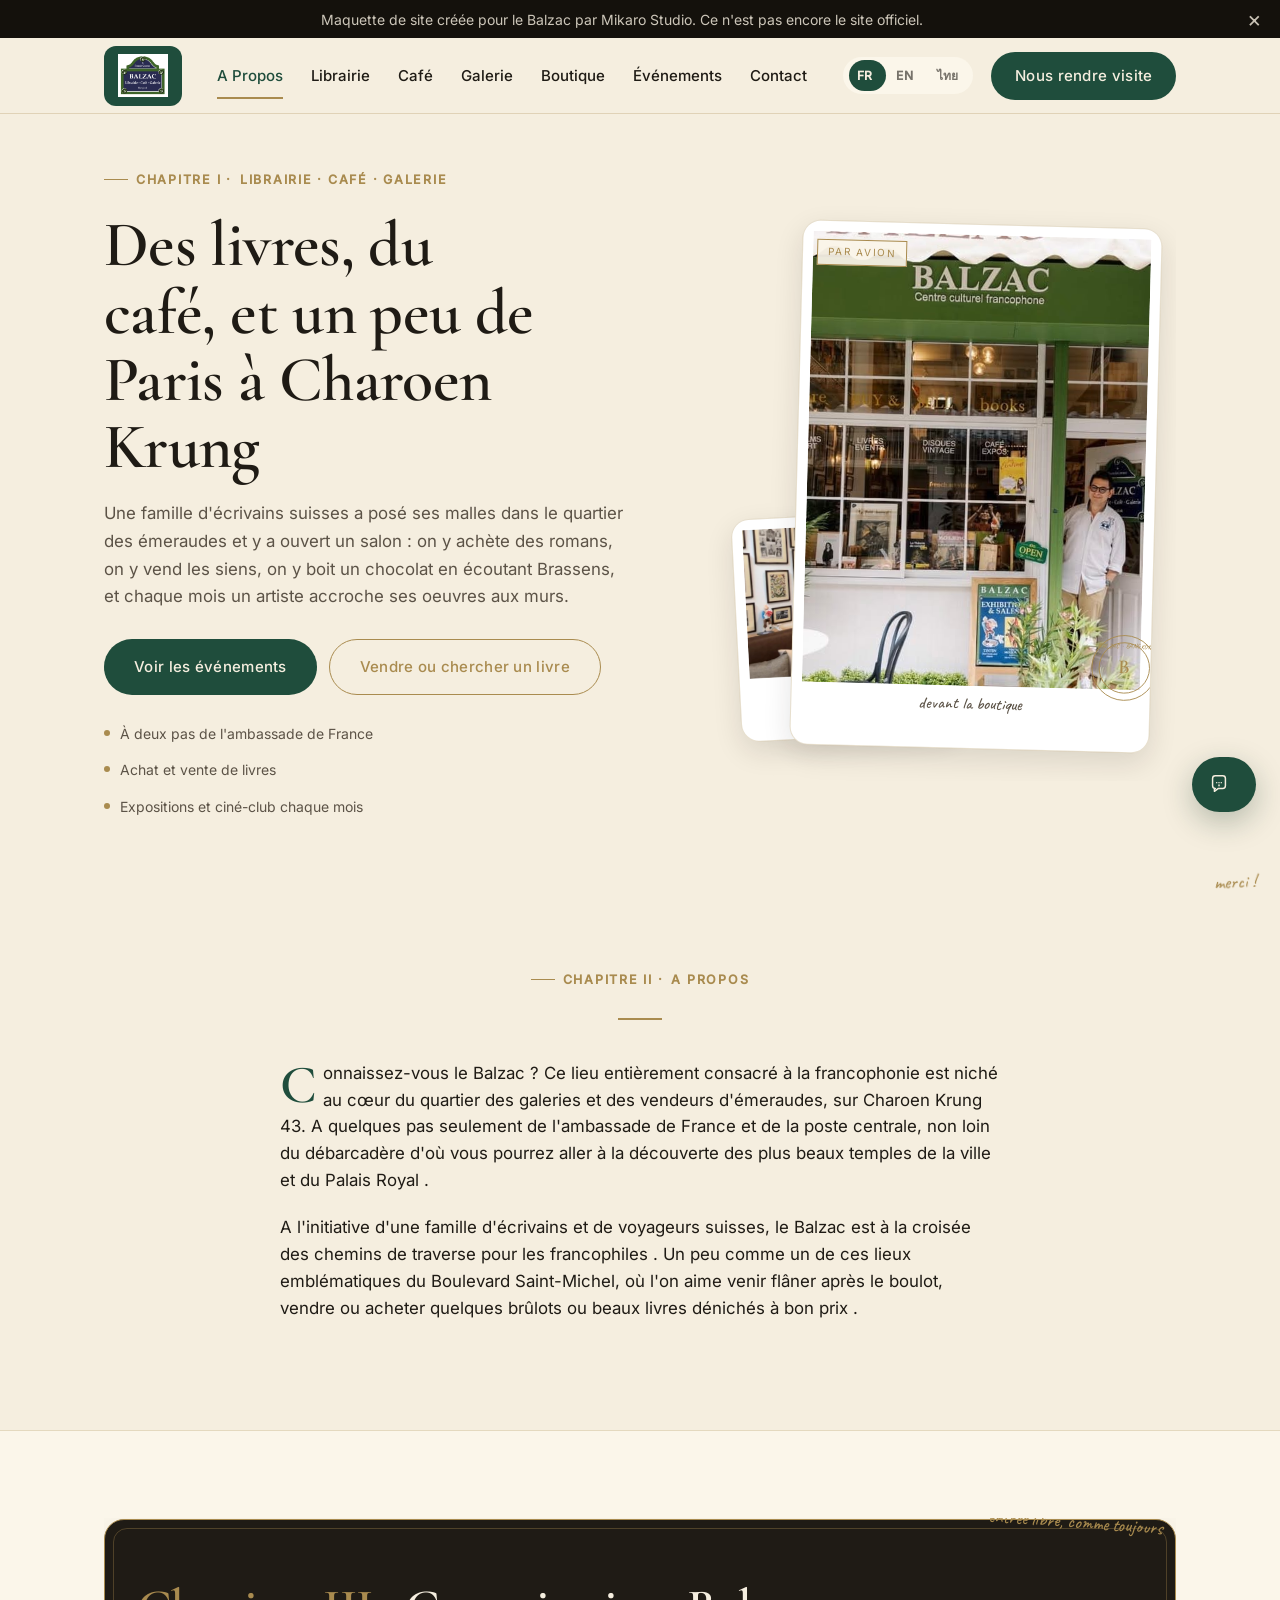
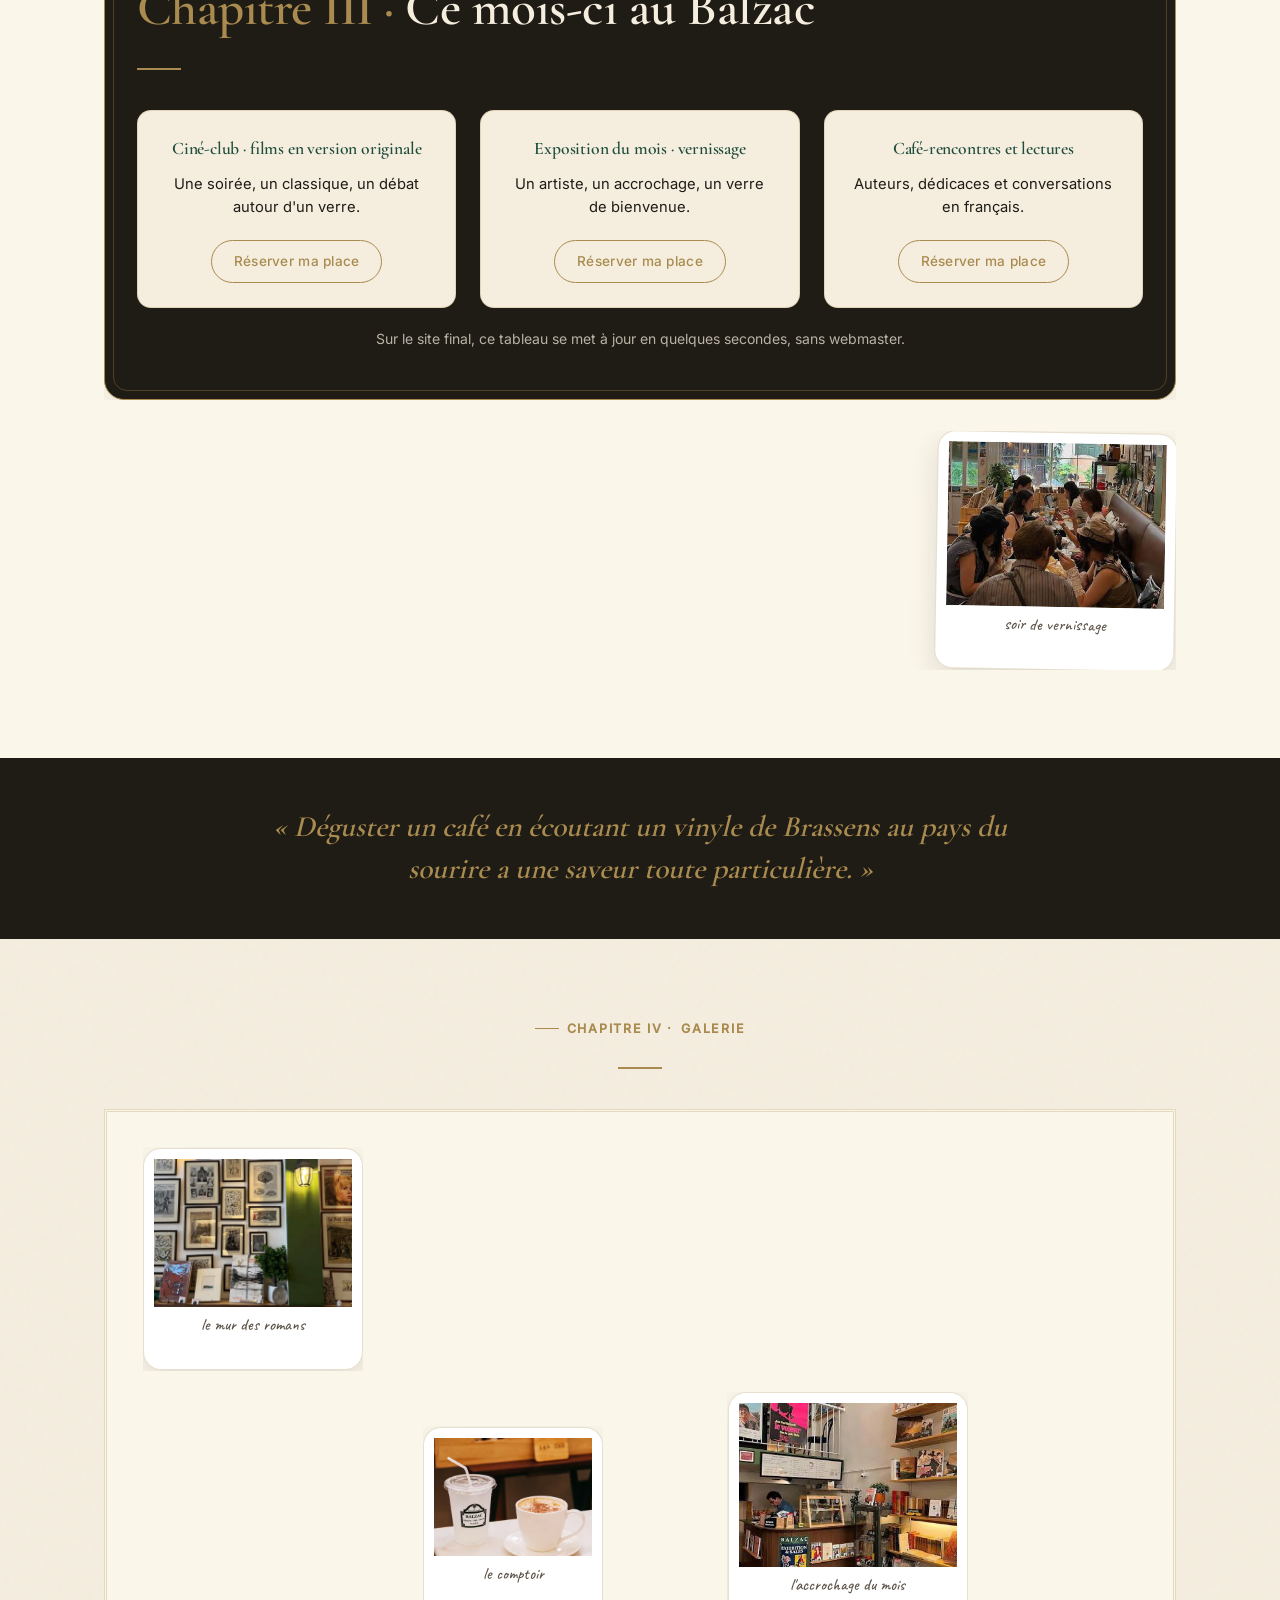
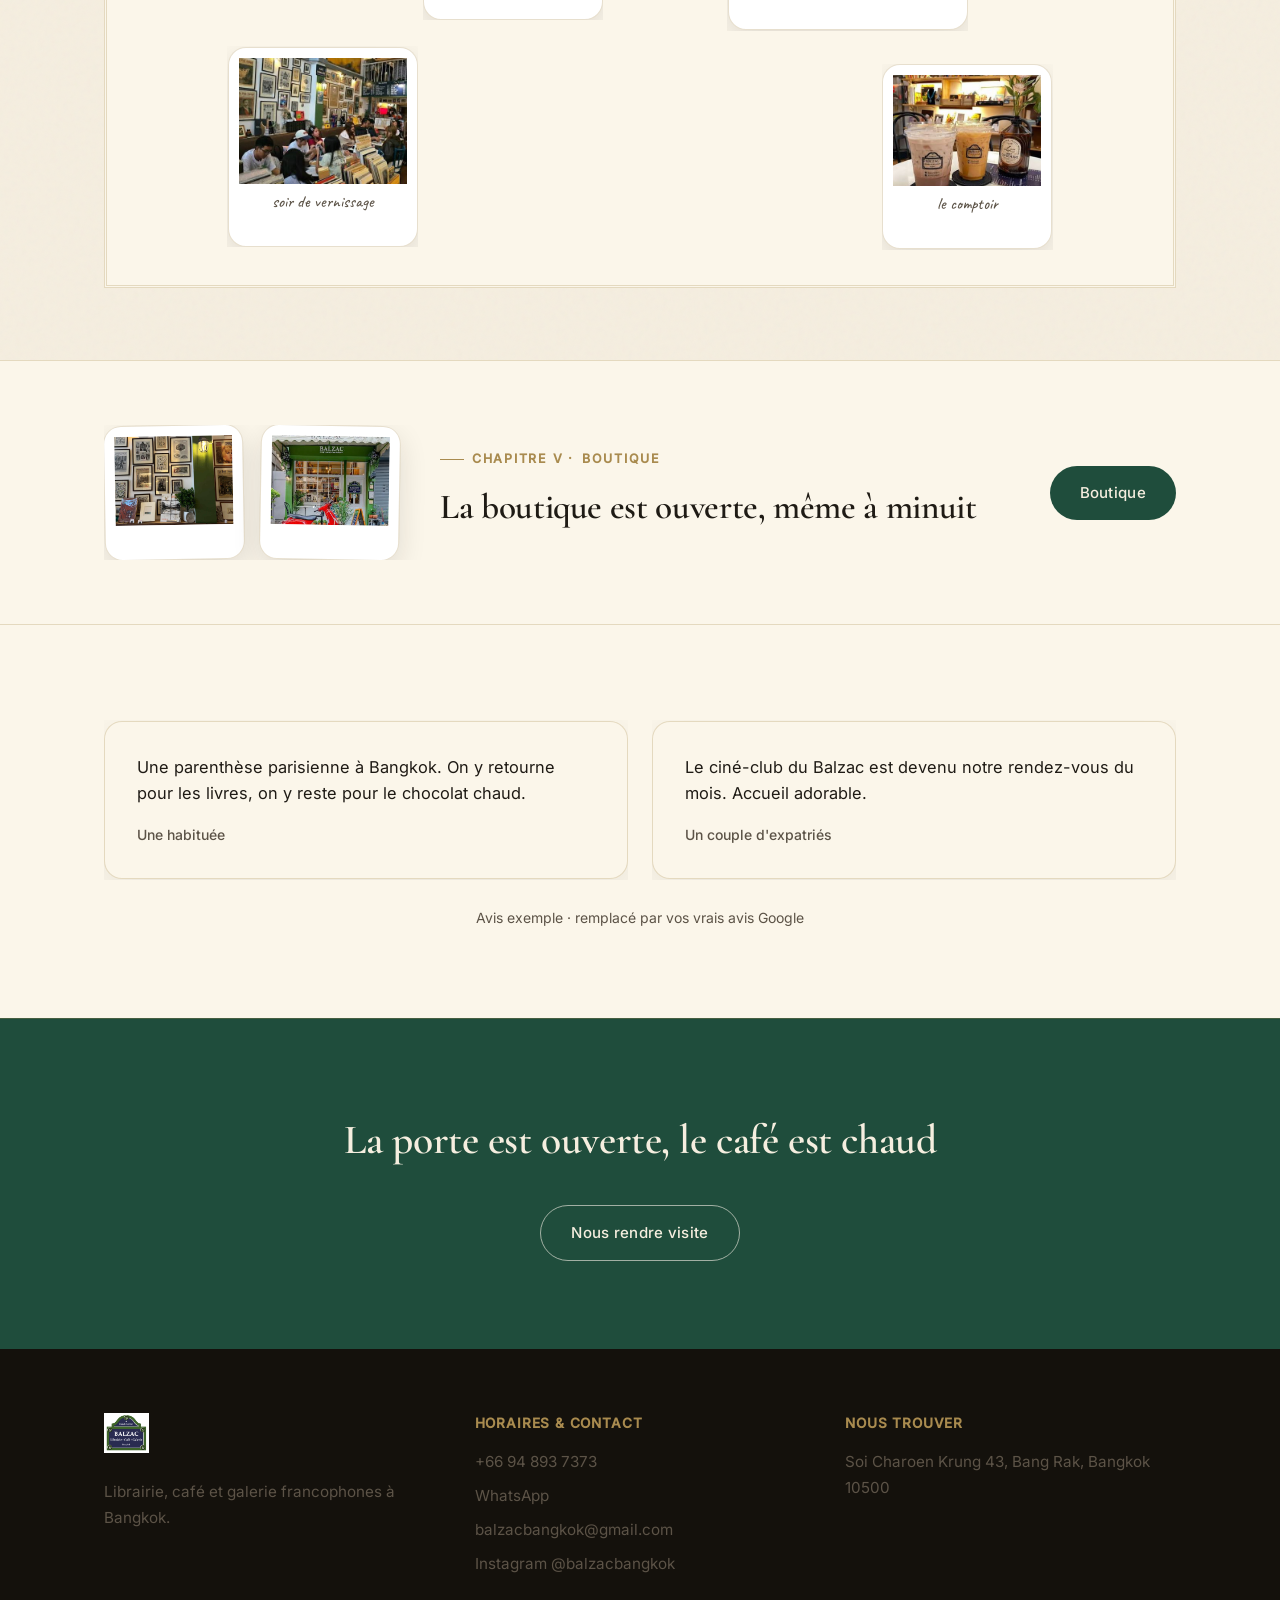
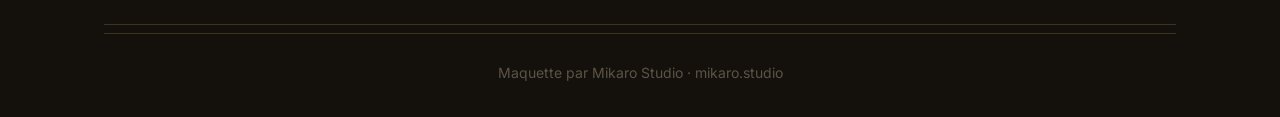
==== commit 395544c7: "Balzac v2: gallery-wall art direction, boutique page, and hero fix. Rework the preview with polaroid" ====
--- a/index.html
+++ b/index.html
@@ -22,11 +22,8 @@
 
 <header class="site-header">
   <div class="header-inner">
-    <a href="index.html" class="brand-chip logo-missing" aria-label="Balzac Bangkok">
-      <span class="brand-chip-text">
-        <span class="name">BALZAC</span>
-        <span class="sub">LIBRAIRIE &middot; CAFÉ &middot; GALERIE</span>
-      </span>
+    <a href="index.html" class="brand-chip" aria-label="Balzac Bangkok">
+      <img src="assets/img/logo.png" alt="" class="brand-chip-logo" data-i18n-alt="alt.logo" data-fallback width="140" height="44" decoding="async">
     </a>
 
     <div class="nav-drawer">
@@ -41,6 +38,7 @@
           <li><a href="librairie.html" data-i18n="nav.librairie">Librairie</a></li>
           <li><a href="cafe.html" data-i18n="nav.cafe">Café</a></li>
           <li><a href="galerie.html" data-i18n="nav.galerie">Galerie</a></li>
+          <li><a href="boutique.html" data-i18n="nav.boutique">Boutique</a></li>
           <li><a href="events.html" data-i18n="nav.events">Événements</a></li>
           <li><a href="contact.html" data-i18n="nav.contact">Contact</a></li>
         </ul>
@@ -67,52 +65,44 @@
 
 <main>
 
-  <section class="hero">
-    <div class="hero-inner">
-      <div class="hero-grid">
-        <div class="hero-text">
-          <div class="hero-cover-block">
-            <div class="hero-banner">
-              <img class="frame-img" src="assets/img/hero.jpg" alt="" data-i18n-alt="alt.hero" data-fallback loading="eager" fetchpriority="high" decoding="async">
-              <div class="hero-banner-scrim" aria-hidden="true"></div>
-            </div>
-            <div class="hero-cover-overlay">
-              <div class="hero-cascade-item hero-delay-1">
-                <p class="hero-tagline" data-i18n-skip>LIBRAIRIE &middot; CAFÉ &middot; GALERIE</p>
-              </div>
-              <div class="hero-cover-bottom">
-                <div class="hero-cascade-item hero-delay-2">
-                  <h1 data-i18n="h.h1">Un salon littéraire au cœur de Bangkok</h1>
-                </div>
-                <div class="hero-cascade-item hero-delay-3">
-                  <p class="hero-sub" data-i18n="h.sub">Fondé par une famille d'écrivains et de voyageurs suisses, le Balzac réunit une librairie francophone, un café et une galerie d'art, à deux pas de l'ambassade de France, dans le quartier des émeraudes.</p>
-                </div>
-              </div>
-            </div>
-          </div>
-
-          <div class="hero-cascade-item hero-delay-4">
-            <div class="hero-ctas">
-              <a href="events.html" class="btn" data-i18n="h.cta1">Voir les événements</a>
-              <a href="librairie.html" class="btn btn-ghost" data-i18n="h.cta2">Vendre ou chercher un livre</a>
-            </div>
-          </div>
-
-          <ul class="trust-bar hero-cascade-item hero-delay-5">
+  <section class="hero-v2">
+    <div class="container">
+      <div class="hero-v2-grid">
+        <div class="hero-v2-text" data-reveal>
+          <p class="eyebrow chapter-eyebrow"><span class="chapter-prefix" data-i18n-skip>Chapitre I · </span><span data-i18n="h.eyebrow">LIBRAIRIE · CAFÉ · GALERIE</span></p>
+          <h1 data-i18n="h.h1">Des livres, du café, et un peu de Paris à Charoen Krung</h1>
+          <p class="hero-sub" data-i18n="h.sub">Une famille d'écrivains suisses a posé ses malles dans le quartier des émeraudes et y a ouvert un salon : on y achète des romans, on y vend les siens, on y boit un chocolat en écoutant Brassens, et chaque mois un artiste accroche ses oeuvres aux murs.</p>
+          <div class="hero-ctas">
+            <a href="events.html" class="btn" data-i18n="h.cta1">Voir les événements</a>
+            <a href="librairie.html" class="btn btn-ghost" data-i18n="h.cta2">Vendre ou chercher un livre</a>
+          </div>
+          <ul class="trust-bar">
             <li data-i18n="h.t1">À deux pas de l'ambassade de France</li>
             <li data-i18n="h.t2">Achat et vente de livres</li>
             <li data-i18n="h.t3">Expositions et ciné-club chaque mois</li>
           </ul>
         </div>
 
-        <div class="hero-collage">
-          <div class="hero-collage-ring" aria-hidden="true"></div>
-          <div class="hero-collage-grid">
-            <div class="collage-main frame-brass" data-curtain>
-              <img class="frame-img" src="assets/img/hero.jpg" alt="" data-i18n-alt="alt.hero" data-fallback loading="eager" fetchpriority="high" decoding="async">
+        <div class="hero-v2-stack" data-reveal="scale">
+          <div class="hero-v2-offset">
+            <div class="hero-v2-peek polaroid polaroid--r-3" data-curtain>
+              <span class="polaroid-photo">
+                <img class="frame-img" src="assets/img/books1.jpg" alt="" data-i18n-alt="alt.books" data-fallback loading="lazy" decoding="async">
+              </span>
+              <span class="polaroid-caption" data-i18n="cap.books">le mur des romans</span>
             </div>
-            <div class="collage-print frame-brass" data-curtain>
-              <img class="frame-img" src="assets/img/books1.jpeg" alt="" data-i18n-alt="alt.books" data-fallback loading="lazy" decoding="async">
+            <div class="hero-v2-postcard polaroid polaroid--r15" data-curtain>
+              <span class="par-avion-chip" data-i18n-skip>PAR AVION</span>
+              <span class="polaroid-photo">
+                <img class="frame-img" src="assets/img/hero.jpg" alt="" data-i18n-alt="alt.hero" data-fallback loading="eager" fetchpriority="high" decoding="async">
+              </span>
+              <span class="polaroid-caption" data-i18n="cap.facade">devant la boutique</span>
+              <svg class="ex-libris" viewBox="0 0 80 80" aria-hidden="true">
+                <circle class="ex-libris-ring" cx="40" cy="40" r="36"></circle>
+                <circle class="ex-libris-ring" cx="40" cy="40" r="28"></circle>
+                <text class="ex-libris-b" x="40" y="46" text-anchor="middle">B</text>
+                <text class="ex-libris-label" x="40" y="18" text-anchor="middle">BALZAC · BANGKOK</text>
+              </svg>
             </div>
           </div>
         </div>
@@ -123,7 +113,7 @@
   <section class="about-section">
     <div class="container">
       <div class="section-head center" data-reveal>
-        <p class="eyebrow" data-i18n="eyebrow.about">A propos</p>
+        <p class="eyebrow chapter-eyebrow"><span class="chapter-prefix" data-i18n-skip>Chapitre II · </span><span data-i18n="eyebrow.about">A propos</span></p>
         <div class="brass-line"></div>
       </div>
       <div class="about-text" data-reveal>
@@ -136,16 +126,17 @@
   <section class="week-section band-white">
     <div class="container">
       <div class="week-board" data-reveal="scale">
-        <h2 class="section-title" data-i18n="mo.title">Ce mois-ci au Balzac</h2>
+        <h2 class="section-title chapter-title"><span class="chapter-prefix" data-i18n-skip>Chapitre III · </span><span data-i18n="mo.title">Ce mois-ci au Balzac</span></h2>
         <div class="brass-line"></div>
+        <span class="marginalia marginalia--board" data-i18n-skip aria-hidden="true">entrée libre, comme toujours</span>
         <div class="week-grid">
           <div class="week-item">
-            <h3 data-i18n="mo1.title">Ciné-club &middot; films en version originale</h3>
+            <h3 data-i18n="mo1.title">Ciné-club · films en version originale</h3>
             <p data-i18n="mo1.desc">Une soirée, un classique, un débat autour d'un verre.</p>
             <a href="contact.html?ev=cine#visit" class="btn btn-ghost-brass" data-i18n="mo.btn">Réserver ma place</a>
           </div>
           <div class="week-item">
-            <h3 data-i18n="mo2.title">Exposition du mois &middot; vernissage</h3>
+            <h3 data-i18n="mo2.title">Exposition du mois · vernissage</h3>
             <p data-i18n="mo2.desc">Un artiste, un accrochage, un verre de bienvenue.</p>
             <a href="contact.html?ev=expo#visit" class="btn btn-ghost-brass" data-i18n="mo.btn">Réserver ma place</a>
           </div>
@@ -157,6 +148,14 @@
         </div>
         <p class="week-note" data-i18n="mo.note">Sur le site final, ce tableau se met à jour en quelques secondes, sans webmaster.</p>
       </div>
+      <div class="week-visual" data-reveal>
+        <div class="polaroid polaroid--r1" data-curtain>
+          <span class="polaroid-photo">
+            <img class="frame-img" src="assets/img/events1.jpg" alt="" data-i18n-alt="alt.event" data-fallback loading="lazy" decoding="async">
+          </span>
+          <span class="polaroid-caption" data-i18n="cap.events">soir de vernissage</span>
+        </div>
+      </div>
     </div>
   </section>
 
@@ -164,9 +163,63 @@
     <p data-i18n-skip>&laquo; Déguster un café en écoutant un vinyle de Brassens au pays du sourire a une saveur toute particulière. &raquo;</p>
   </div>
 
+  <section class="gallery-wall-section band-card">
+    <div class="container">
+      <div class="section-head center" data-reveal>
+        <p class="eyebrow chapter-eyebrow"><span class="chapter-prefix" data-i18n-skip>Chapitre IV · </span><span data-i18n="nav.galerie">Galerie</span></p>
+        <div class="brass-line"></div>
+      </div>
+      <div class="gallery-wall-frame" data-reveal="scale">
+        <div class="gallery-wall-grid">
+          <button type="button" class="polaroid polaroid--r-2" data-curtain data-gallery-trigger="salon" data-caption-i18n="cap.books" data-reveal>
+            <span class="polaroid-photo"><img class="frame-img" src="assets/img/books2.jpg" alt="" data-i18n-alt="alt.books" data-fallback loading="lazy" decoding="async"></span>
+            <span class="polaroid-caption" data-i18n="cap.books">le mur des romans</span>
+          </button>
+          <button type="button" class="polaroid polaroid--r1" data-curtain data-gallery-trigger="salon" data-caption-i18n="cap.cafe" data-reveal>
+            <span class="polaroid-photo"><img class="frame-img" src="assets/img/cafe2.jpg" alt="" data-i18n-alt="alt.cafe" data-fallback loading="lazy" decoding="async"></span>
+            <span class="polaroid-caption" data-i18n="cap.cafe">le comptoir</span>
+          </button>
+          <button type="button" class="polaroid polaroid--r2" data-curtain data-gallery-trigger="salon" data-caption-i18n="cap.gallery" data-reveal>
+            <span class="polaroid-photo"><img class="frame-img" src="assets/img/gallery2.jpg" alt="" data-i18n-alt="alt.gallery" data-fallback loading="lazy" decoding="async"></span>
+            <span class="polaroid-caption" data-i18n="cap.gallery">l'accrochage du mois</span>
+          </button>
+          <button type="button" class="polaroid polaroid--r-1" data-curtain data-gallery-trigger="salon" data-caption-i18n="cap.events" data-reveal>
+            <span class="polaroid-photo"><img class="frame-img" src="assets/img/events2.jpg" alt="" data-i18n-alt="alt.event" data-fallback loading="lazy" decoding="async"></span>
+            <span class="polaroid-caption" data-i18n="cap.events">soir de vernissage</span>
+          </button>
+          <button type="button" class="polaroid polaroid--r1" data-curtain data-gallery-trigger="salon" data-caption-i18n="cap.cafe" data-reveal>
+            <span class="polaroid-photo"><img class="frame-img" src="assets/img/cafe3.jpg" alt="" data-i18n-alt="alt.cafe" data-fallback loading="lazy" decoding="async"></span>
+            <span class="polaroid-caption" data-i18n="cap.cafe">le comptoir</span>
+          </button>
+        </div>
+      </div>
+    </div>
+  </section>
+
+  <section class="boutique-teaser band-white">
+    <div class="container">
+      <div class="boutique-teaser-inner" data-reveal>
+        <div class="boutique-teaser-photos">
+          <div class="polaroid polaroid--r-1" data-curtain>
+            <span class="polaroid-photo"><img class="frame-img" src="assets/img/books2.jpg" alt="" data-i18n-alt="alt.books" data-fallback loading="lazy" decoding="async"></span>
+          </div>
+          <div class="polaroid polaroid--r1" data-curtain>
+            <span class="polaroid-photo"><img class="frame-img" src="assets/img/gallery1.jpg" alt="" data-i18n-alt="alt.gallery" data-fallback loading="lazy" decoding="async"></span>
+          </div>
+        </div>
+        <div class="boutique-teaser-copy">
+          <p class="eyebrow chapter-eyebrow"><span class="chapter-prefix" data-i18n-skip>Chapitre V · </span><span data-i18n="nav.boutique">Boutique</span></p>
+          <h2 data-i18n="b.tease">La boutique est ouverte, même à minuit</h2>
+        </div>
+        <a href="boutique.html" class="btn" data-i18n="nav.boutique">Boutique</a>
+      </div>
+    </div>
+  </section>
+
   <section class="reviews-section band-white">
     <div class="container">
       <div class="reviews-grid stagger">
+        <span class="marginalia marginalia--reviews" data-i18n-skip aria-hidden="true">merci !</span>
         <div class="card review-card" data-reveal="left">
           <p class="quote" data-i18n="rv1.text">Une parenthèse parisienne à Bangkok. On y retourne pour les livres, on y reste pour le chocolat chaud.</p>
           <p class="author" data-i18n="rv1.author">Une habituée</p>
@@ -176,13 +229,13 @@
           <p class="author" data-i18n="rv2.author">Un couple d'expatriés</p>
         </div>
       </div>
-      <p class="review-sample-note" data-i18n="rv.sample">Avis exemple &middot; remplacé par vos vrais avis Google</p>
+      <p class="review-sample-note" data-i18n="rv.sample">Avis exemple · remplacé par vos vrais avis Google</p>
     </div>
   </section>
 
   <section class="closing-band">
     <div class="container text-center">
-      <h2 data-reveal data-i18n="cl.h">Passez nous voir, on vous garde une place</h2>
+      <h2 data-reveal data-i18n="cl.h">La porte est ouverte, le café est chaud</h2>
       <a href="contact.html#visit" class="btn btn-outline-light" data-reveal data-i18n="nav.cta">Nous rendre visite</a>
     </div>
   </section>
@@ -193,11 +246,8 @@
   <div class="container">
     <div class="footer-grid">
       <div class="footer-col">
-        <a href="index.html" class="footer-logo logo-missing" aria-label="Balzac Bangkok">
-          <span class="footer-logo-text">
-            <span class="name">BALZAC</span>
-            <span class="sub">LIBRAIRIE &middot; CAFÉ &middot; GALERIE</span>
-          </span>
+        <a href="index.html" class="footer-logo" aria-label="Balzac Bangkok">
+          <img src="assets/img/logo.png" alt="" class="footer-logo-img" data-i18n-alt="alt.logo" data-fallback width="120" height="40" decoding="async">
         </a>
         <p data-i18n="f.tag">Librairie, café et galerie francophones à Bangkok.</p>
       </div>
@@ -213,7 +263,7 @@
         <p data-i18n="f.addr">Soi Charoen Krung 43, Bang Rak, Bangkok 10500</p>
       </div>
     </div>
-    <p class="footer-credit" data-i18n="f.credit">Maquette par Mikaro Studio &middot; mikaro.studio</p>
+    <p class="footer-credit" data-i18n="f.credit">Maquette par Mikaro Studio · mikaro.studio</p>
   </div>
 </footer>
 
--- a/assets/css/main.css
+++ b/assets/css/main.css
@@ -51,6 +51,14 @@
   font-weight: 600;
   font-display: swap;
   src: url("../../fonts/ibm-plex-sans-thai-600.woff2") format("woff2");
+}
+
+@font-face {
+  font-family: "Caveat";
+  font-style: normal;
+  font-weight: 500;
+  font-display: swap;
+  src: url("../../fonts/caveat-500-latin.woff2") format("woff2");
 }
 
 /* ==========================================================================
@@ -3315,3 +3323,575 @@
   font-style: italic;
   color: var(--gold);
 }
+
+/* ==========================================================================
+   Balzac v2: gallery wall, polaroids, hero, boutique
+   ========================================================================== */
+
+:root {
+  --font-accent: "Caveat", cursive;
+}
+
+.chapter-prefix,
+.chapter-eyebrow .chapter-prefix {
+  color: var(--gold);
+}
+
+.chapter-eyebrow {
+  letter-spacing: 0.14em;
+}
+
+.marginalia {
+  position: absolute;
+  font-family: var(--font-accent);
+  font-size: 1.15rem;
+  color: var(--gold);
+  pointer-events: none;
+  z-index: 2;
+  line-height: 1.1;
+}
+
+.marginalia--board {
+  top: -8px;
+  right: 12px;
+  transform: rotate(4deg);
+}
+
+.marginalia--reviews {
+  bottom: 8px;
+  right: 24px;
+  transform: rotate(-3deg);
+}
+
+.marginalia--menu {
+  top: 12px;
+  right: -4px;
+  transform: rotate(2deg);
+}
+
+.marginalia--prices {
+  top: -6px;
+  right: 8px;
+  transform: rotate(-2deg);
+}
+
+.polaroid {
+  display: block;
+  width: 100%;
+  margin: 0;
+  padding: 10px 10px 34px;
+  border: 1px solid var(--hairline);
+  background: #fff;
+  box-shadow: 0 10px 28px rgba(31, 27, 21, 0.12);
+  transform: rotate(var(--polaroid-rot, 0deg));
+  transition: transform 0.35s ease, box-shadow 0.35s ease;
+  cursor: pointer;
+  text-align: left;
+  font: inherit;
+  color: inherit;
+  overflow: hidden;
+  max-width: 100%;
+}
+
+button.polaroid {
+  appearance: none;
+}
+
+.polaroid:hover,
+.polaroid:focus-visible {
+  transform: rotate(0deg) translateY(-6px);
+  box-shadow: 0 16px 36px rgba(31, 27, 21, 0.16);
+  outline: none;
+}
+
+.polaroid--r-2 { --polaroid-rot: -2deg; }
+.polaroid--r-1 { --polaroid-rot: -1deg; }
+.polaroid--r1 { --polaroid-rot: 1deg; }
+.polaroid--r15 { --polaroid-rot: 1.5deg; }
+.polaroid--r2 { --polaroid-rot: 2deg; }
+.polaroid--r-3 { --polaroid-rot: -3deg; }
+
+.polaroid-photo {
+  display: block;
+  overflow: hidden;
+  aspect-ratio: 4 / 3;
+  background: var(--card);
+}
+
+.polaroid-photo .frame-img {
+  width: 100%;
+  height: 100%;
+  object-fit: cover;
+  display: block;
+}
+
+.polaroid-caption {
+  display: block;
+  margin-top: 8px;
+  padding: 0 2px;
+  font-family: var(--font-accent);
+  font-size: 1.05rem;
+  color: var(--muted);
+  text-align: center;
+  line-height: 1.2;
+}
+
+.hero-v2 {
+  padding: calc(var(--header-h) + 48px) 0 56px;
+  background: var(--paper);
+}
+
+.hero-v2-grid {
+  display: grid;
+  grid-template-columns: minmax(0, 1.05fr) minmax(0, 0.95fr);
+  gap: clamp(32px, 5vw, 72px);
+  align-items: center;
+}
+
+.hero-v2-text h1 {
+  font-family: var(--font-display);
+  font-size: clamp(2.4rem, 5vw, 4.6rem);
+  line-height: 1.05;
+  margin: 12px 0 20px;
+  max-width: 14ch;
+}
+
+.hero-v2-text .hero-sub {
+  max-width: 38rem;
+  margin-bottom: 28px;
+  color: var(--muted);
+  font-size: 1.05rem;
+  line-height: 1.65;
+}
+
+.hero-v2-text .hero-ctas {
+  display: flex;
+  flex-wrap: wrap;
+  gap: 12px;
+  margin-bottom: 28px;
+}
+
+.hero-v2-text .trust-bar {
+  margin: 0;
+  padding: 0;
+  list-style: none;
+}
+
+.hero-v2-stack {
+  position: relative;
+  min-height: clamp(320px, 42vw, 520px);
+  padding: 24px 20px 32px;
+}
+
+.hero-v2-offset {
+  position: relative;
+  width: min(100%, 420px);
+  margin-left: auto;
+  min-height: clamp(300px, 38vw, 480px);
+}
+
+.hero-v2-postcard {
+  position: relative;
+  z-index: 2;
+  width: min(100%, 360px);
+  margin-left: auto;
+}
+
+.hero-v2-postcard .polaroid-photo {
+  aspect-ratio: 3 / 4;
+}
+
+.hero-v2-peek {
+  position: absolute;
+  left: 0;
+  bottom: 12px;
+  z-index: 1;
+  width: min(58%, 220px);
+}
+
+.par-avion-chip {
+  position: absolute;
+  top: 18px;
+  left: 14px;
+  z-index: 3;
+  padding: 4px 10px;
+  border: 1px solid var(--gold);
+  color: var(--gold);
+  font-size: 0.62rem;
+  letter-spacing: 0.18em;
+  text-transform: uppercase;
+  background: rgba(251, 246, 234, 0.92);
+}
+
+.ex-libris {
+  position: absolute;
+  right: -10px;
+  bottom: 48px;
+  z-index: 4;
+  width: 72px;
+  height: 72px;
+  color: var(--gold);
+}
+
+.ex-libris-ring {
+  fill: none;
+  stroke: currentColor;
+  stroke-width: 1;
+}
+
+.ex-libris-b {
+  font-family: var(--font-display);
+  font-size: 22px;
+  font-weight: 600;
+  fill: currentColor;
+}
+
+.ex-libris-label {
+  font-family: var(--font-accent);
+  font-size: 7px;
+  fill: currentColor;
+  letter-spacing: 0.08em;
+}
+
+.gallery-wall-section {
+  padding: 72px 0;
+  overflow: hidden;
+}
+
+.gallery-wall-frame {
+  margin-top: 28px;
+  padding: clamp(20px, 4vw, 36px);
+  background: var(--card);
+  border: 3px double var(--hairline);
+}
+
+.gallery-wall-grid {
+  display: grid;
+  grid-template-columns: repeat(12, minmax(0, 1fr));
+  gap: clamp(14px, 2vw, 22px);
+  align-items: center;
+  max-width: 100%;
+}
+
+.gallery-wall-grid .polaroid:nth-child(1) {
+  grid-column: 1 / span 4;
+  justify-self: start;
+  width: min(100%, 220px);
+}
+
+.gallery-wall-grid .polaroid:nth-child(2) {
+  grid-column: 4 / span 3;
+  justify-self: center;
+  width: min(100%, 180px);
+  margin-top: 24px;
+}
+
+.gallery-wall-grid .polaroid:nth-child(3) {
+  grid-column: 7 / span 4;
+  justify-self: end;
+  width: min(100%, 240px);
+}
+
+.gallery-wall-grid .polaroid:nth-child(4) {
+  grid-column: 2 / span 3;
+  justify-self: start;
+  width: min(100%, 190px);
+  margin-top: -8px;
+}
+
+.gallery-wall-grid .polaroid:nth-child(5) {
+  grid-column: 9 / span 3;
+  justify-self: end;
+  width: min(100%, 170px);
+  margin-top: 12px;
+}
+
+.boutique-teaser {
+  padding: 64px 0;
+}
+
+.boutique-teaser-inner {
+  display: grid;
+  grid-template-columns: auto 1fr auto;
+  gap: clamp(20px, 4vw, 40px);
+  align-items: center;
+}
+
+.boutique-teaser-photos {
+  display: flex;
+  gap: 16px;
+  align-items: center;
+}
+
+.boutique-teaser-photos .polaroid {
+  width: 140px;
+}
+
+.boutique-teaser-copy h2 {
+  font-family: var(--font-display);
+  font-size: clamp(1.6rem, 3vw, 2.2rem);
+  margin: 0 0 8px;
+}
+
+.week-section {
+  position: relative;
+}
+
+.week-board {
+  position: relative;
+}
+
+.week-visual {
+  margin-top: 32px;
+  display: flex;
+  justify-content: flex-end;
+}
+
+.week-visual .polaroid {
+  width: min(100%, 240px);
+}
+
+.lib-spread-section {
+  padding: 48px 0 64px;
+}
+
+.lib-spread {
+  display: grid;
+  grid-template-columns: minmax(0, 1fr) minmax(0, 1fr);
+  gap: clamp(32px, 5vw, 64px);
+  align-items: start;
+}
+
+.lib-spread-photos {
+  display: grid;
+  gap: 24px;
+}
+
+.lib-spread-photos .polaroid:nth-child(1) {
+  width: min(100%, 320px);
+}
+
+.lib-spread-photos .polaroid:nth-child(2) {
+  width: min(100%, 280px);
+  margin-left: auto;
+}
+
+.lib-index {
+  display: flex;
+  flex-direction: column;
+  gap: 0;
+  margin-top: 12px;
+}
+
+.lib-index-row {
+  display: grid;
+  grid-template-columns: auto 1fr;
+  align-items: baseline;
+  gap: 12px;
+  width: 100%;
+  padding: 14px 0;
+  border: 0;
+  border-bottom: 1px dotted var(--hairline);
+  background: none;
+  cursor: pointer;
+  text-align: left;
+  font-family: var(--font-display);
+  font-size: clamp(1.25rem, 2.2vw, 1.65rem);
+  color: var(--ink);
+}
+
+.lib-index-row:hover,
+.lib-index-row:focus-visible {
+  color: var(--emerald);
+  outline: none;
+}
+
+.lib-index-leader {
+  border-bottom: 1px dotted var(--gold);
+  min-width: 24px;
+  transform: translateY(-4px);
+}
+
+.cafe-spread {
+  display: grid;
+  grid-template-columns: repeat(3, minmax(0, 1fr));
+  gap: clamp(16px, 3vw, 28px);
+  margin-bottom: 40px;
+}
+
+.cafe-spread .polaroid {
+  width: 100%;
+}
+
+.cafe-layout-wrap {
+  position: relative;
+}
+
+.cafe-menu-card {
+  position: relative;
+  max-width: 520px;
+}
+
+.gallery-trio {
+  display: grid;
+  grid-template-columns: repeat(3, minmax(0, 1fr));
+  gap: clamp(16px, 3vw, 28px);
+  margin-bottom: 40px;
+}
+
+.events-duo {
+  display: grid;
+  grid-template-columns: repeat(2, minmax(0, 1fr));
+  gap: clamp(16px, 3vw, 28px);
+  margin-top: 32px;
+  margin-bottom: 24px;
+}
+
+.boutique-section {
+  padding: 48px 0 72px;
+}
+
+.shop-grid {
+  display: grid;
+  grid-template-columns: repeat(3, minmax(0, 1fr));
+  gap: clamp(20px, 3vw, 32px);
+  margin-top: 40px;
+}
+
+.shop-product {
+  position: relative;
+  display: flex;
+  flex-direction: column;
+  gap: 14px;
+}
+
+.shop-product .polaroid {
+  cursor: default;
+}
+
+.shop-product .polaroid:hover,
+.shop-product .polaroid:focus-visible {
+  transform: rotate(var(--polaroid-rot, 0deg));
+  box-shadow: 0 10px 28px rgba(31, 27, 21, 0.12);
+}
+
+.shop-product h3 {
+  font-family: var(--font-display);
+  font-size: 1.2rem;
+  font-weight: 600;
+  margin: 0;
+  line-height: 1.35;
+}
+
+.shop-test-note {
+  margin-top: 36px;
+  color: var(--muted);
+  font-size: 0.92rem;
+  max-width: 52rem;
+}
+
+.brand-chip-logo,
+.footer-logo-img {
+  display: block;
+  height: 44px;
+  width: auto;
+  max-width: 160px;
+  object-fit: contain;
+}
+
+.footer-logo-img {
+  height: 40px;
+  margin-bottom: 12px;
+}
+
+@media (max-width: 1024px) {
+  .hero-v2-grid {
+    grid-template-columns: 1fr;
+  }
+
+  .hero-v2-offset {
+    margin: 0 auto;
+  }
+
+  .hero-v2-text h1 {
+    max-width: none;
+  }
+
+  .boutique-teaser-inner {
+    grid-template-columns: 1fr;
+    text-align: center;
+  }
+
+  .boutique-teaser-photos {
+    justify-content: center;
+  }
+
+  .shop-grid {
+    grid-template-columns: repeat(2, minmax(0, 1fr));
+  }
+}
+
+@media (max-width: 768px) {
+  .lib-spread {
+    grid-template-columns: 1fr;
+  }
+
+  .lib-spread-photos .polaroid:nth-child(2) {
+    margin-left: 0;
+  }
+
+  .cafe-spread,
+  .gallery-trio {
+    grid-template-columns: 1fr 1fr;
+  }
+
+  .gallery-wall-grid {
+    grid-template-columns: repeat(6, minmax(0, 1fr));
+  }
+
+  .gallery-wall-grid .polaroid:nth-child(1) { grid-column: 1 / span 3; }
+  .gallery-wall-grid .polaroid:nth-child(2) { grid-column: 4 / span 3; margin-top: 0; }
+  .gallery-wall-grid .polaroid:nth-child(3) { grid-column: 1 / span 4; }
+  .gallery-wall-grid .polaroid:nth-child(4) { grid-column: 3 / span 4; }
+  .gallery-wall-grid .polaroid:nth-child(5) { grid-column: 2 / span 4; }
+}
+
+@media (max-width: 640px) {
+  .shop-grid,
+  .cafe-spread,
+  .gallery-trio,
+  .events-duo {
+    grid-template-columns: 1fr;
+  }
+
+  .gallery-wall-grid {
+    grid-template-columns: 1fr 1fr;
+    gap: 12px;
+  }
+
+  .gallery-wall-grid .polaroid:nth-child(n) {
+    grid-column: auto;
+    width: 100%;
+    margin-top: 0;
+  }
+
+  .boutique-teaser-photos .polaroid {
+    width: 120px;
+  }
+
+  .hero-v2-stack {
+    min-height: 280px;
+    padding-inline: 0;
+  }
+}
+
+@media (prefers-reduced-motion: reduce) {
+  .polaroid {
+    transition: none;
+  }
+
+  .polaroid:hover,
+  .polaroid:focus-visible {
+    transform: rotate(var(--polaroid-rot, 0deg));
+  }
+}
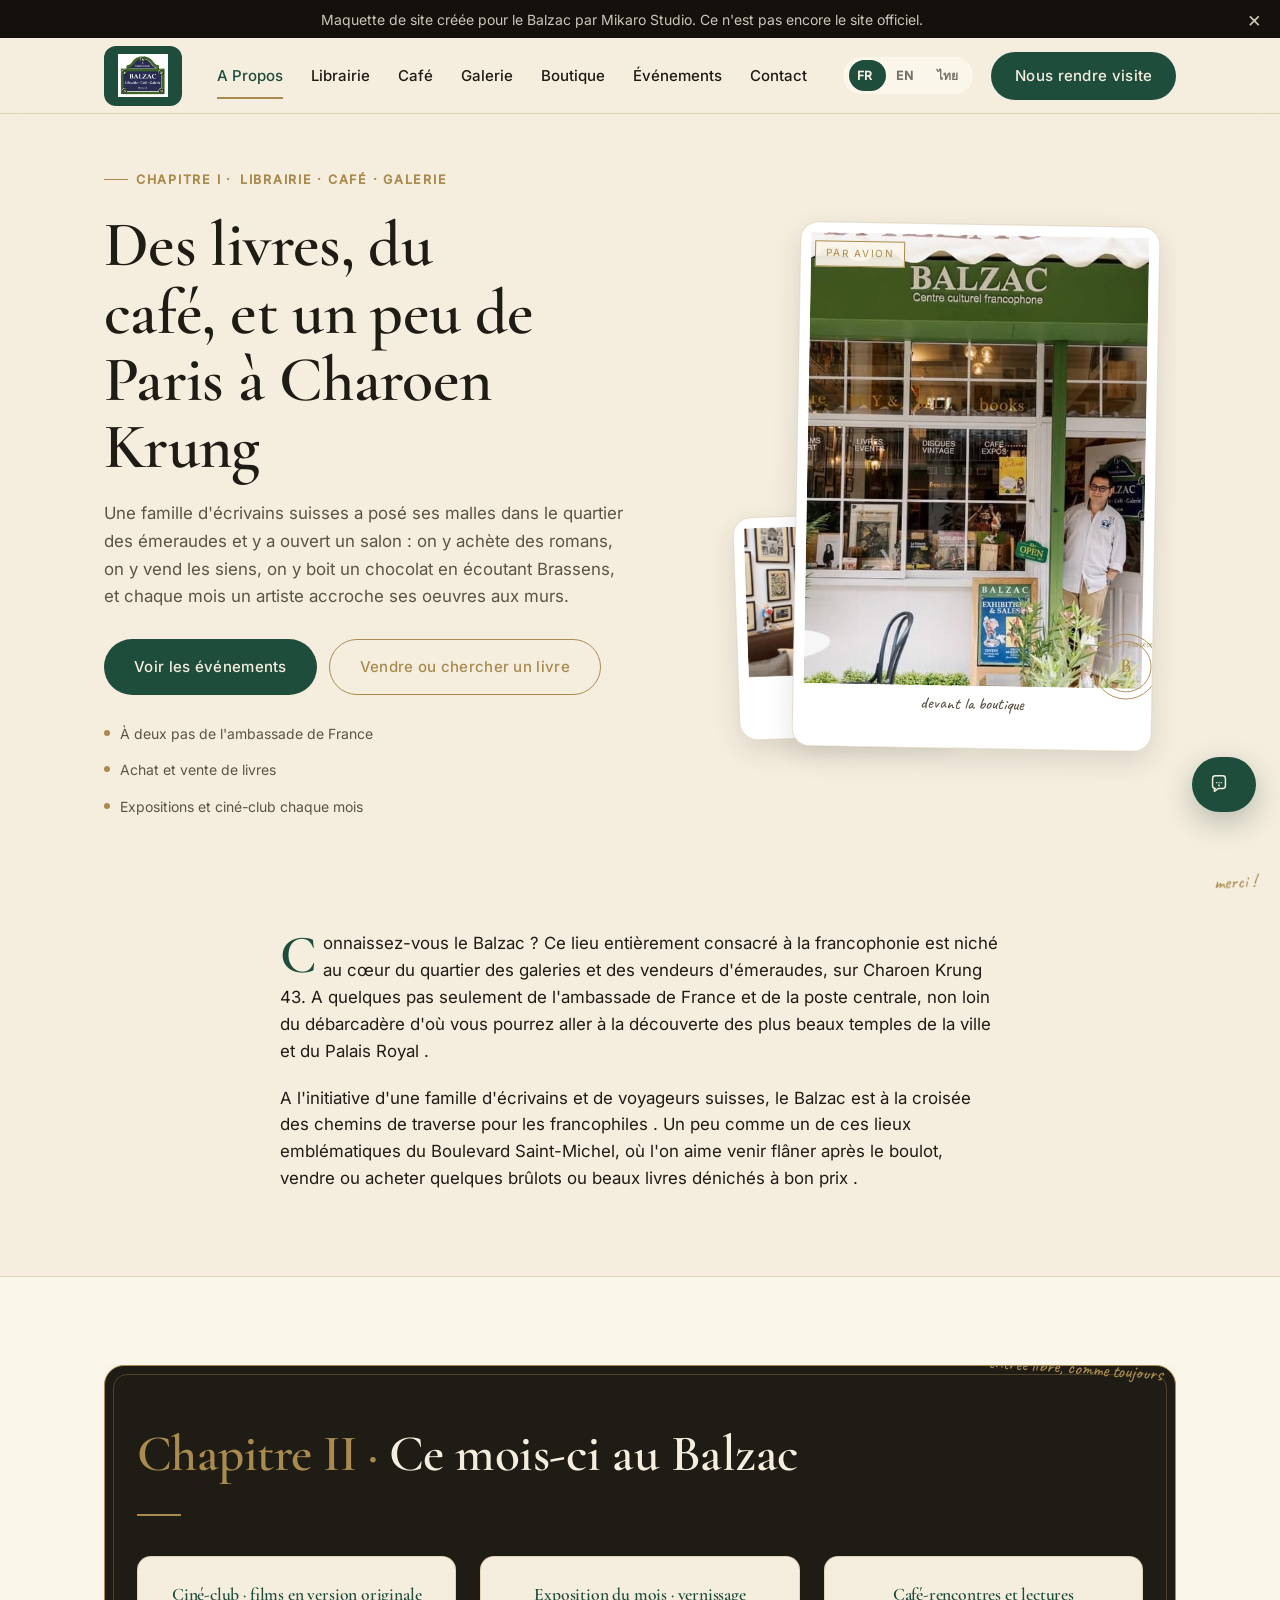
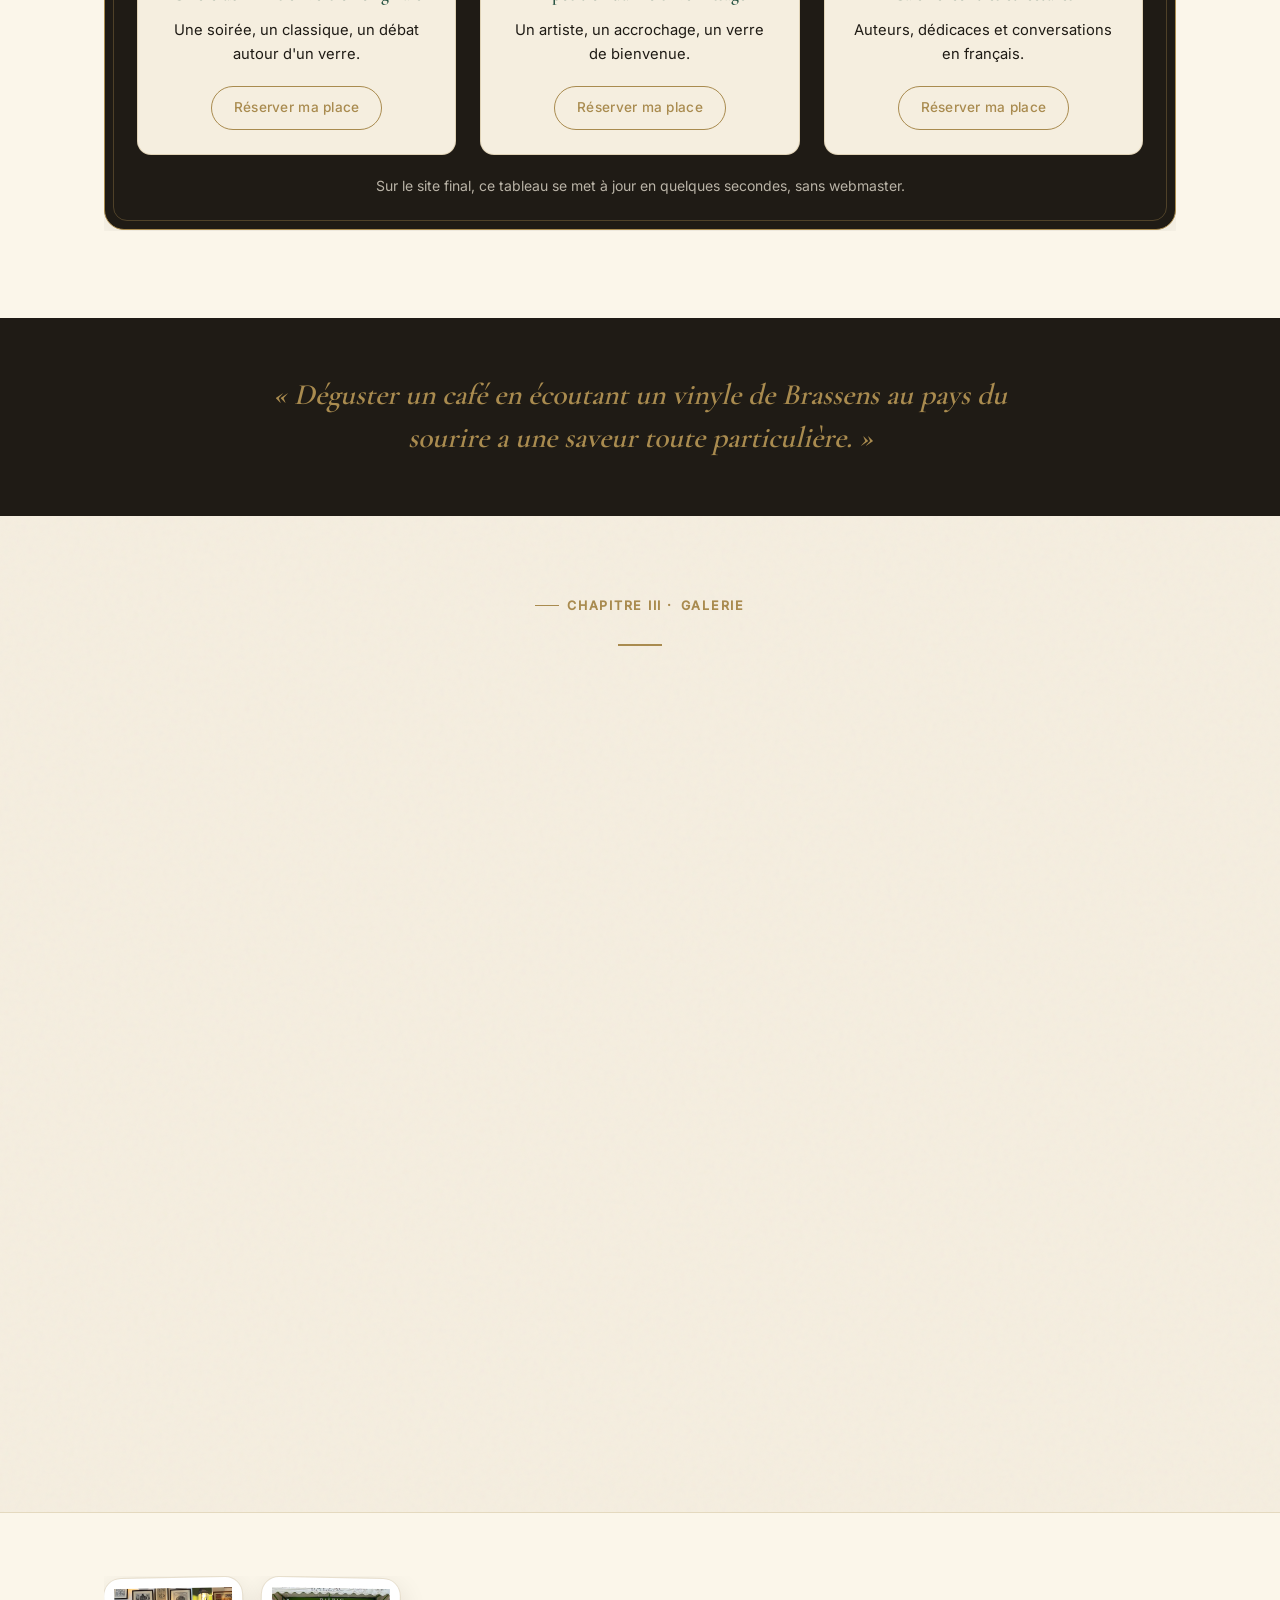
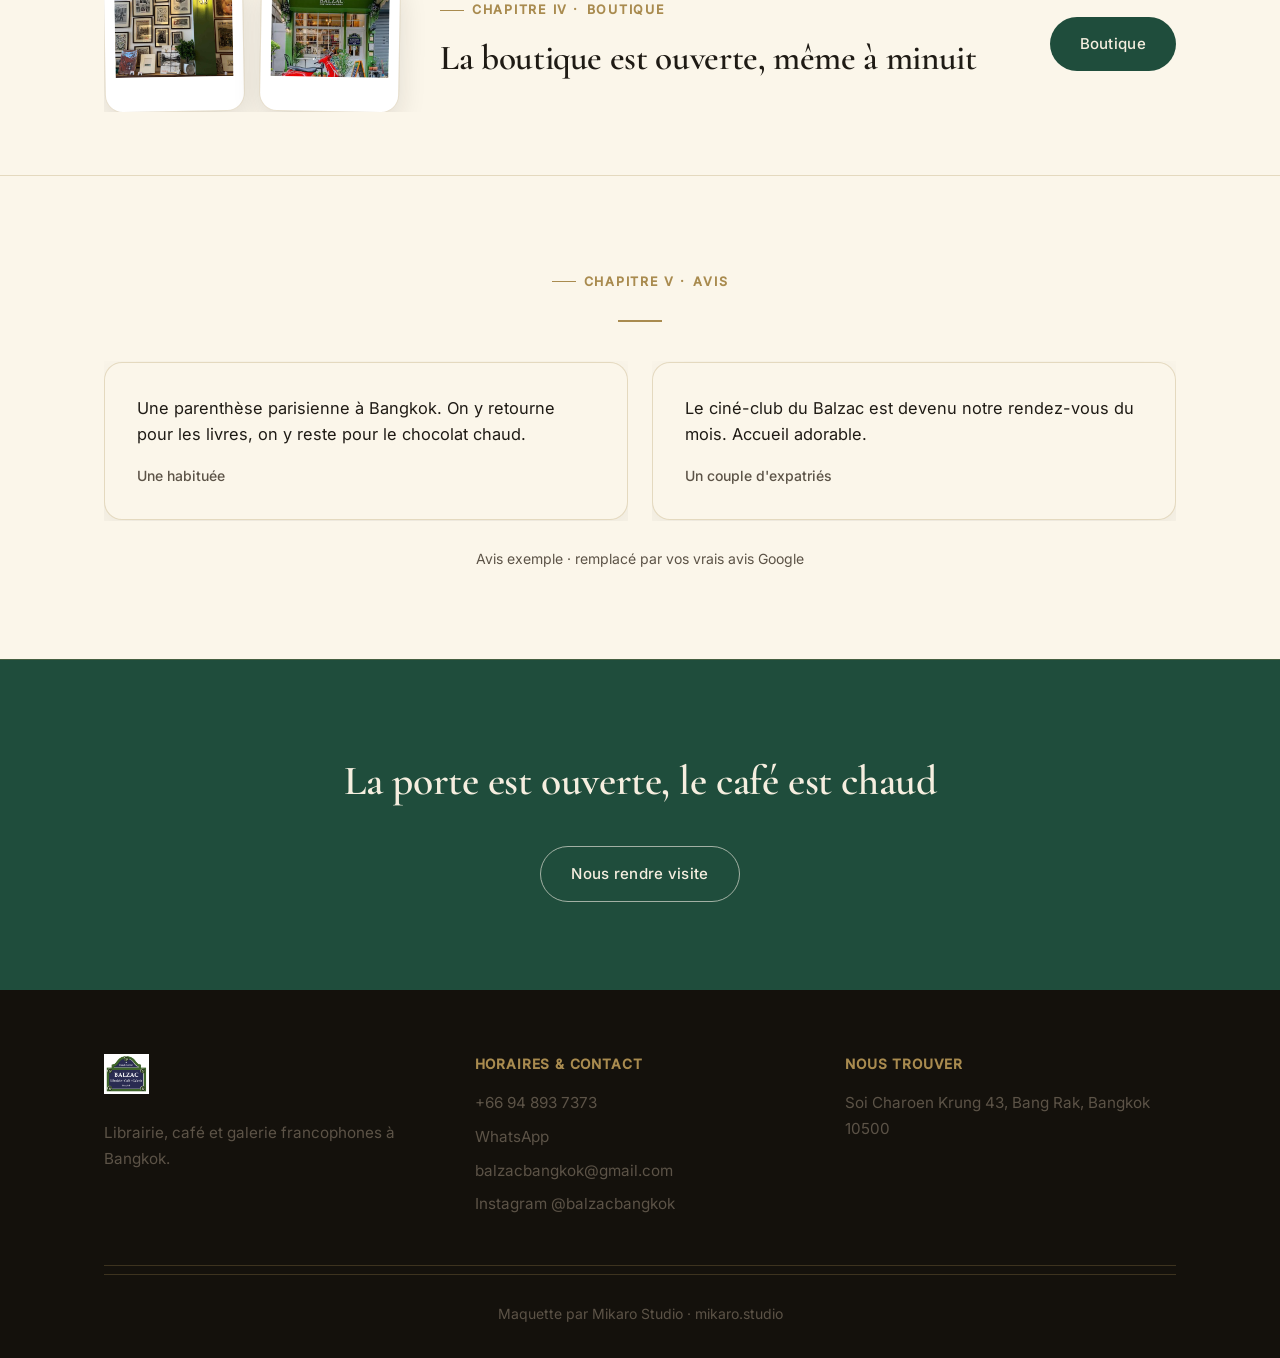
==== commit f65c7664: "Balzac v3: hero orphan fix, chapter order, gallery grid polish. Remove duplicate about header and or" ====
--- a/index.html
+++ b/index.html
@@ -68,30 +68,44 @@
   <section class="hero-v2">
     <div class="container">
       <div class="hero-v2-grid">
+        <div class="hero-v2-postcard-mobile polaroid polaroid--r1" data-reveal="scale" data-curtain>
+          <span class="par-avion-chip" data-i18n-skip>PAR AVION</span>
+          <span class="polaroid-photo">
+            <img class="frame-img" src="assets/img/hero.jpg" alt="" data-i18n-alt="alt.hero" data-fallback loading="eager" fetchpriority="high" decoding="async">
+          </span>
+          <span class="polaroid-caption" data-i18n="cap.facade">devant la boutique</span>
+          <svg class="ex-libris" viewBox="0 0 80 80" aria-hidden="true">
+            <circle class="ex-libris-ring" cx="40" cy="40" r="36"></circle>
+            <circle class="ex-libris-ring" cx="40" cy="40" r="28"></circle>
+            <text class="ex-libris-b" x="40" y="46" text-anchor="middle">B</text>
+            <text class="ex-libris-label" x="40" y="18" text-anchor="middle">BALZAC · BANGKOK</text>
+          </svg>
+        </div>
+
         <div class="hero-v2-text" data-reveal>
-          <p class="eyebrow chapter-eyebrow"><span class="chapter-prefix" data-i18n-skip>Chapitre I · </span><span data-i18n="h.eyebrow">LIBRAIRIE · CAFÉ · GALERIE</span></p>
-          <h1 data-i18n="h.h1">Des livres, du café, et un peu de Paris à Charoen Krung</h1>
-          <p class="hero-sub" data-i18n="h.sub">Une famille d'écrivains suisses a posé ses malles dans le quartier des émeraudes et y a ouvert un salon : on y achète des romans, on y vend les siens, on y boit un chocolat en écoutant Brassens, et chaque mois un artiste accroche ses oeuvres aux murs.</p>
-          <div class="hero-ctas">
+          <p class="eyebrow chapter-eyebrow hero-cascade-item hero-delay-1"><span class="chapter-prefix" data-i18n-skip>Chapitre I · </span><span data-i18n="h.eyebrow">LIBRAIRIE · CAFÉ · GALERIE</span></p>
+          <h1 class="hero-cascade-item hero-delay-2" data-i18n="h.h1">Des livres, du café, et un peu de Paris à Charoen Krung</h1>
+          <p class="hero-sub hero-cascade-item hero-delay-3" data-i18n="h.sub">Une famille d'écrivains suisses a posé ses malles dans le quartier des émeraudes et y a ouvert un salon : on y achète des romans, on y vend les siens, on y boit un chocolat en écoutant Brassens, et chaque mois un artiste accroche ses oeuvres aux murs.</p>
+          <div class="hero-ctas hero-cascade-item hero-delay-4">
             <a href="events.html" class="btn" data-i18n="h.cta1">Voir les événements</a>
             <a href="librairie.html" class="btn btn-ghost" data-i18n="h.cta2">Vendre ou chercher un livre</a>
           </div>
-          <ul class="trust-bar">
+          <ul class="trust-bar hero-cascade-item hero-delay-5">
             <li data-i18n="h.t1">À deux pas de l'ambassade de France</li>
             <li data-i18n="h.t2">Achat et vente de livres</li>
             <li data-i18n="h.t3">Expositions et ciné-club chaque mois</li>
           </ul>
         </div>
 
-        <div class="hero-v2-stack" data-reveal="scale">
+        <div class="hero-v2-stack hero-v2-stack--desktop" data-reveal="scale">
           <div class="hero-v2-offset">
-            <div class="hero-v2-peek polaroid polaroid--r-3" data-curtain>
+            <div class="hero-v2-peek polaroid polaroid--r-2" data-curtain>
               <span class="polaroid-photo">
                 <img class="frame-img" src="assets/img/books1.jpg" alt="" data-i18n-alt="alt.books" data-fallback loading="lazy" decoding="async">
               </span>
               <span class="polaroid-caption" data-i18n="cap.books">le mur des romans</span>
             </div>
-            <div class="hero-v2-postcard polaroid polaroid--r15" data-curtain>
+            <div class="hero-v2-postcard polaroid polaroid--r1" data-curtain>
               <span class="par-avion-chip" data-i18n-skip>PAR AVION</span>
               <span class="polaroid-photo">
                 <img class="frame-img" src="assets/img/hero.jpg" alt="" data-i18n-alt="alt.hero" data-fallback loading="eager" fetchpriority="high" decoding="async">
@@ -112,10 +126,6 @@
 
   <section class="about-section">
     <div class="container">
-      <div class="section-head center" data-reveal>
-        <p class="eyebrow chapter-eyebrow"><span class="chapter-prefix" data-i18n-skip>Chapitre II · </span><span data-i18n="eyebrow.about">A propos</span></p>
-        <div class="brass-line"></div>
-      </div>
       <div class="about-text" data-reveal>
         <p class="drop-cap" data-i18n="ap.p1">Connaissez-vous le Balzac ? Ce lieu entièrement consacré à la francophonie est niché au cœur du quartier des galeries et des vendeurs d'émeraudes, sur Charoen Krung 43. A quelques pas seulement de l'ambassade de France et de la poste centrale, non loin du débarcadère d'où vous pourrez aller à la découverte des plus beaux temples de la ville et du Palais Royal .</p>
         <p data-i18n="ap.p2">A l'initiative d'une famille d'écrivains et de voyageurs suisses, le Balzac est à la croisée des chemins de traverse pour les francophiles . Un peu comme un de ces lieux emblématiques du Boulevard Saint-Michel, où l'on aime venir flâner après le boulot, vendre ou acheter quelques brûlots ou beaux livres dénichés à bon prix .</p>
@@ -126,7 +136,7 @@
   <section class="week-section band-white">
     <div class="container">
       <div class="week-board" data-reveal="scale">
-        <h2 class="section-title chapter-title"><span class="chapter-prefix" data-i18n-skip>Chapitre III · </span><span data-i18n="mo.title">Ce mois-ci au Balzac</span></h2>
+        <h2 class="section-title chapter-title"><span class="chapter-prefix" data-i18n-skip>Chapitre II · </span><span data-i18n="mo.title">Ce mois-ci au Balzac</span></h2>
         <div class="brass-line"></div>
         <span class="marginalia marginalia--board" data-i18n-skip aria-hidden="true">entrée libre, comme toujours</span>
         <div class="week-grid">
@@ -148,14 +158,6 @@
         </div>
         <p class="week-note" data-i18n="mo.note">Sur le site final, ce tableau se met à jour en quelques secondes, sans webmaster.</p>
       </div>
-      <div class="week-visual" data-reveal>
-        <div class="polaroid polaroid--r1" data-curtain>
-          <span class="polaroid-photo">
-            <img class="frame-img" src="assets/img/events1.jpg" alt="" data-i18n-alt="alt.event" data-fallback loading="lazy" decoding="async">
-          </span>
-          <span class="polaroid-caption" data-i18n="cap.events">soir de vernissage</span>
-        </div>
-      </div>
     </div>
   </section>
 
@@ -166,7 +168,7 @@
   <section class="gallery-wall-section band-card">
     <div class="container">
       <div class="section-head center" data-reveal>
-        <p class="eyebrow chapter-eyebrow"><span class="chapter-prefix" data-i18n-skip>Chapitre IV · </span><span data-i18n="nav.galerie">Galerie</span></p>
+        <p class="eyebrow chapter-eyebrow"><span class="chapter-prefix" data-i18n-skip>Chapitre III · </span><span data-i18n="nav.galerie">Galerie</span></p>
         <div class="brass-line"></div>
       </div>
       <div class="gallery-wall-frame" data-reveal="scale">
@@ -187,9 +189,9 @@
             <span class="polaroid-photo"><img class="frame-img" src="assets/img/events2.jpg" alt="" data-i18n-alt="alt.event" data-fallback loading="lazy" decoding="async"></span>
             <span class="polaroid-caption" data-i18n="cap.events">soir de vernissage</span>
           </button>
-          <button type="button" class="polaroid polaroid--r1" data-curtain data-gallery-trigger="salon" data-caption-i18n="cap.cafe" data-reveal>
+          <button type="button" class="polaroid polaroid--r-1" data-curtain data-gallery-trigger="salon" data-caption-i18n="cap.homemade" data-reveal>
             <span class="polaroid-photo"><img class="frame-img" src="assets/img/cafe3.jpg" alt="" data-i18n-alt="alt.cafe" data-fallback loading="lazy" decoding="async"></span>
-            <span class="polaroid-caption" data-i18n="cap.cafe">le comptoir</span>
+            <span class="polaroid-caption" data-i18n="cap.homemade">fait maison</span>
           </button>
         </div>
       </div>
@@ -208,7 +210,7 @@
           </div>
         </div>
         <div class="boutique-teaser-copy">
-          <p class="eyebrow chapter-eyebrow"><span class="chapter-prefix" data-i18n-skip>Chapitre V · </span><span data-i18n="nav.boutique">Boutique</span></p>
+          <p class="eyebrow chapter-eyebrow"><span class="chapter-prefix" data-i18n-skip>Chapitre IV · </span><span data-i18n="nav.boutique">Boutique</span></p>
           <h2 data-i18n="b.tease">La boutique est ouverte, même à minuit</h2>
         </div>
         <a href="boutique.html" class="btn" data-i18n="nav.boutique">Boutique</a>
@@ -218,6 +220,10 @@
 
   <section class="reviews-section band-white">
     <div class="container">
+      <div class="section-head center" data-reveal>
+        <p class="eyebrow chapter-eyebrow"><span class="chapter-prefix" data-i18n-skip>Chapitre V · </span><span data-i18n-skip>Avis</span></p>
+        <div class="brass-line"></div>
+      </div>
       <div class="reviews-grid stagger">
         <span class="marginalia marginalia--reviews" data-i18n-skip aria-hidden="true">merci !</span>
         <div class="card review-card" data-reveal="left">
--- a/assets/css/main.css
+++ b/assets/css/main.css
@@ -1515,10 +1515,11 @@
   background: var(--ink);
   border: 1px solid var(--gold);
   border-radius: 20px;
-  padding: 48px 32px;
+  padding: 48px 32px 32px;
   color: var(--paper);
   position: relative;
   box-shadow: var(--shadow-soft);
+  overflow: visible;
 }
 
 .week-board::before {
@@ -3005,6 +3006,7 @@
 
 .about-section {
   background: var(--paper);
+  padding: 56px 0 64px;
 }
 
 .about-text {
@@ -3039,7 +3041,7 @@
 
 .quote-band {
   background: var(--ink);
-  padding: 48px 24px;
+  padding: 56px 24px;
   text-align: center;
 }
 
@@ -3555,7 +3557,6 @@
 
 .gallery-wall-section {
   padding: 72px 0;
-  overflow: hidden;
 }
 
 .gallery-wall-frame {
@@ -3568,42 +3569,76 @@
 .gallery-wall-grid {
   display: grid;
   grid-template-columns: repeat(12, minmax(0, 1fr));
-  gap: clamp(14px, 2vw, 22px);
-  align-items: center;
+  gap: 24px;
+  align-items: start;
   max-width: 100%;
 }
 
 .gallery-wall-grid .polaroid:nth-child(1) {
   grid-column: 1 / span 4;
-  justify-self: start;
-  width: min(100%, 220px);
+  grid-row: 1;
 }
 
 .gallery-wall-grid .polaroid:nth-child(2) {
-  grid-column: 4 / span 3;
-  justify-self: center;
-  width: min(100%, 180px);
-  margin-top: 24px;
+  grid-column: 5 / span 4;
+  grid-row: 1;
 }
 
 .gallery-wall-grid .polaroid:nth-child(3) {
-  grid-column: 7 / span 4;
-  justify-self: end;
-  width: min(100%, 240px);
+  grid-column: 9 / span 4;
+  grid-row: 1;
 }
 
 .gallery-wall-grid .polaroid:nth-child(4) {
-  grid-column: 2 / span 3;
-  justify-self: start;
-  width: min(100%, 190px);
-  margin-top: -8px;
+  grid-column: 2 / span 5;
+  grid-row: 2;
 }
 
 .gallery-wall-grid .polaroid:nth-child(5) {
-  grid-column: 9 / span 3;
-  justify-self: end;
-  width: min(100%, 170px);
-  margin-top: 12px;
+  grid-column: 7 / span 5;
+  grid-row: 2;
+}
+
+.gallery-wall-grid .polaroid {
+  width: 100%;
+  max-width: none;
+  justify-self: stretch;
+}
+
+.hero-v2-postcard-mobile {
+  display: none;
+}
+
+.hero-v2-postcard-mobile .polaroid-photo {
+  aspect-ratio: 3 / 4;
+}
+
+body.page-home .hero-v2-text .hero-cascade-item {
+  opacity: 0;
+  transform: translateY(14px);
+}
+
+body.page-home .hero-v2-text.is-visible .hero-cascade-item,
+body.page-home .hero-v2-text .hero-cascade-item.hero-delay-1 {
+  animation: hero-cascade-in 0.7s var(--ease) forwards;
+}
+
+body.page-home .hero-v2-text.is-visible .hero-delay-1,
+body.page-home .hero-v2-text .hero-delay-1 { animation-delay: 0ms; }
+body.page-home .hero-v2-text.is-visible .hero-delay-2,
+body.page-home .hero-v2-text .hero-delay-2 { animation-delay: 80ms; }
+body.page-home .hero-v2-text.is-visible .hero-delay-3,
+body.page-home .hero-v2-text .hero-delay-3 { animation-delay: 160ms; }
+body.page-home .hero-v2-text.is-visible .hero-delay-4,
+body.page-home .hero-v2-text .hero-delay-4 { animation-delay: 240ms; }
+body.page-home .hero-v2-text.is-visible .hero-delay-5,
+body.page-home .hero-v2-text .hero-delay-5 { animation-delay: 320ms; }
+
+@keyframes hero-cascade-in {
+  to {
+    opacity: 1;
+    transform: translateY(0);
+  }
 }
 
 .boutique-teaser {
@@ -3635,20 +3670,6 @@
 
 .week-section {
   position: relative;
-}
-
-.week-board {
-  position: relative;
-}
-
-.week-visual {
-  margin-top: 32px;
-  display: flex;
-  justify-content: flex-end;
-}
-
-.week-visual .polaroid {
-  width: min(100%, 240px);
 }
 
 .lib-spread-section {
@@ -3829,6 +3850,50 @@
   .shop-grid {
     grid-template-columns: repeat(2, minmax(0, 1fr));
   }
+
+  .gallery-wall-grid .polaroid:nth-child(1) { grid-column: 1 / span 6; grid-row: 1; }
+  .gallery-wall-grid .polaroid:nth-child(2) { grid-column: 7 / span 6; grid-row: 1; }
+  .gallery-wall-grid .polaroid:nth-child(3) { grid-column: 1 / span 12; grid-row: 2; max-width: 320px; justify-self: center; }
+  .gallery-wall-grid .polaroid:nth-child(4) { grid-column: 1 / span 6; grid-row: 3; }
+  .gallery-wall-grid .polaroid:nth-child(5) { grid-column: 7 / span 6; grid-row: 3; }
+}
+
+@media (max-width: 899px) {
+  .hero-v2-postcard-mobile {
+    display: block;
+    width: min(100%, 360px);
+    margin: 0 auto 28px;
+  }
+
+  .hero-v2-stack--desktop {
+    display: none;
+  }
+
+  .hero-v2-grid {
+    display: flex;
+    flex-direction: column;
+  }
+
+  .hero-v2-text .hero-ctas {
+    flex-direction: column;
+  }
+
+  .hero-v2-text .hero-ctas .btn {
+    width: 100%;
+    min-height: 48px;
+  }
+}
+
+@media (min-width: 900px) {
+  .hero-v2-postcard-mobile {
+    display: none;
+  }
+
+  body.page-home .hero-v2-text .hero-cascade-item {
+    opacity: 1;
+    transform: none;
+    animation: none;
+  }
 }
 
 @media (max-width: 768px) {
@@ -3844,16 +3909,6 @@
   .gallery-trio {
     grid-template-columns: 1fr 1fr;
   }
-
-  .gallery-wall-grid {
-    grid-template-columns: repeat(6, minmax(0, 1fr));
-  }
-
-  .gallery-wall-grid .polaroid:nth-child(1) { grid-column: 1 / span 3; }
-  .gallery-wall-grid .polaroid:nth-child(2) { grid-column: 4 / span 3; margin-top: 0; }
-  .gallery-wall-grid .polaroid:nth-child(3) { grid-column: 1 / span 4; }
-  .gallery-wall-grid .polaroid:nth-child(4) { grid-column: 3 / span 4; }
-  .gallery-wall-grid .polaroid:nth-child(5) { grid-column: 2 / span 4; }
 }
 
 @media (max-width: 640px) {
@@ -3865,23 +3920,19 @@
   }
 
   .gallery-wall-grid {
-    grid-template-columns: 1fr 1fr;
-    gap: 12px;
+    grid-template-columns: 1fr;
+    gap: 20px;
   }
 
   .gallery-wall-grid .polaroid:nth-child(n) {
-    grid-column: auto;
-    width: 100%;
-    margin-top: 0;
+    grid-column: 1 / -1;
+    grid-row: auto;
+    max-width: none;
+    justify-self: stretch;
   }
 
   .boutique-teaser-photos .polaroid {
     width: 120px;
-  }
-
-  .hero-v2-stack {
-    min-height: 280px;
-    padding-inline: 0;
   }
 }
 
@@ -3894,4 +3945,10 @@
   .polaroid:focus-visible {
     transform: rotate(var(--polaroid-rot, 0deg));
   }
-}
+
+  body.page-home .hero-v2-text .hero-cascade-item {
+    opacity: 1;
+    transform: none;
+    animation: none;
+  }
+}
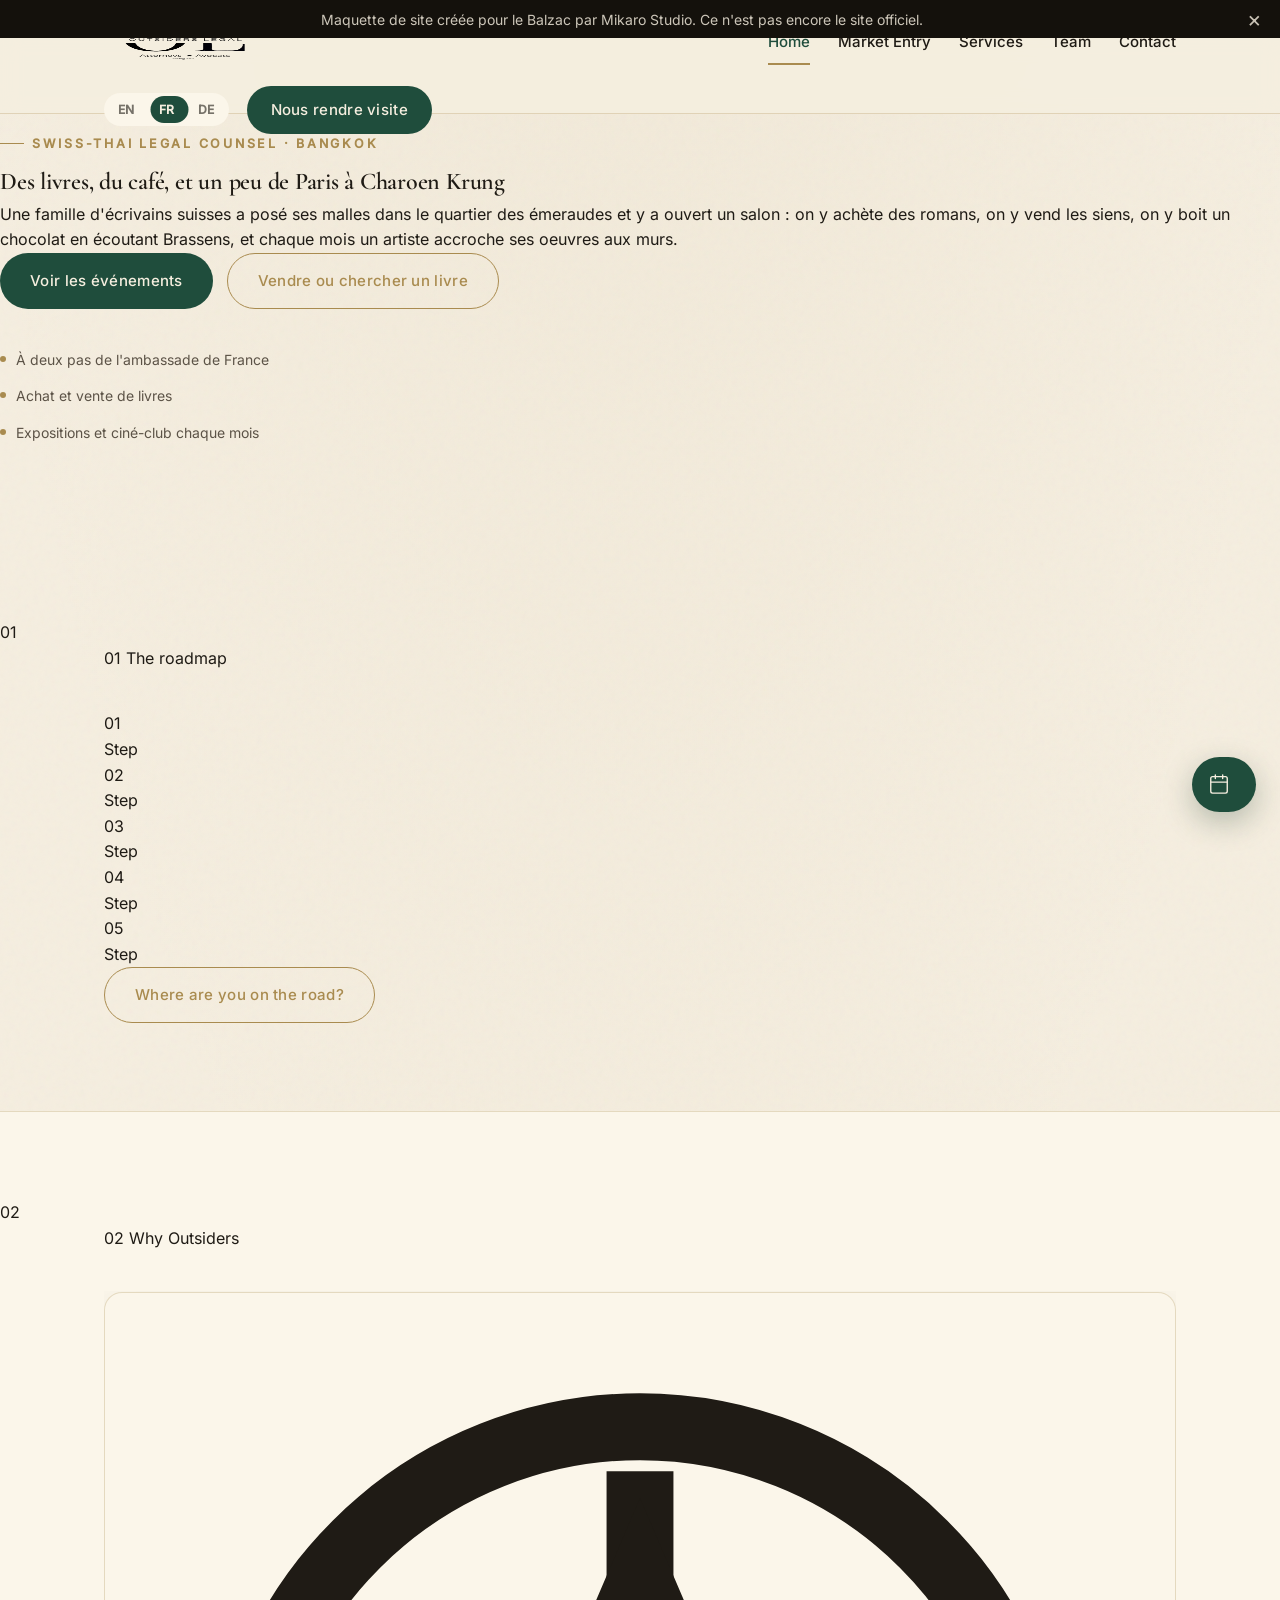
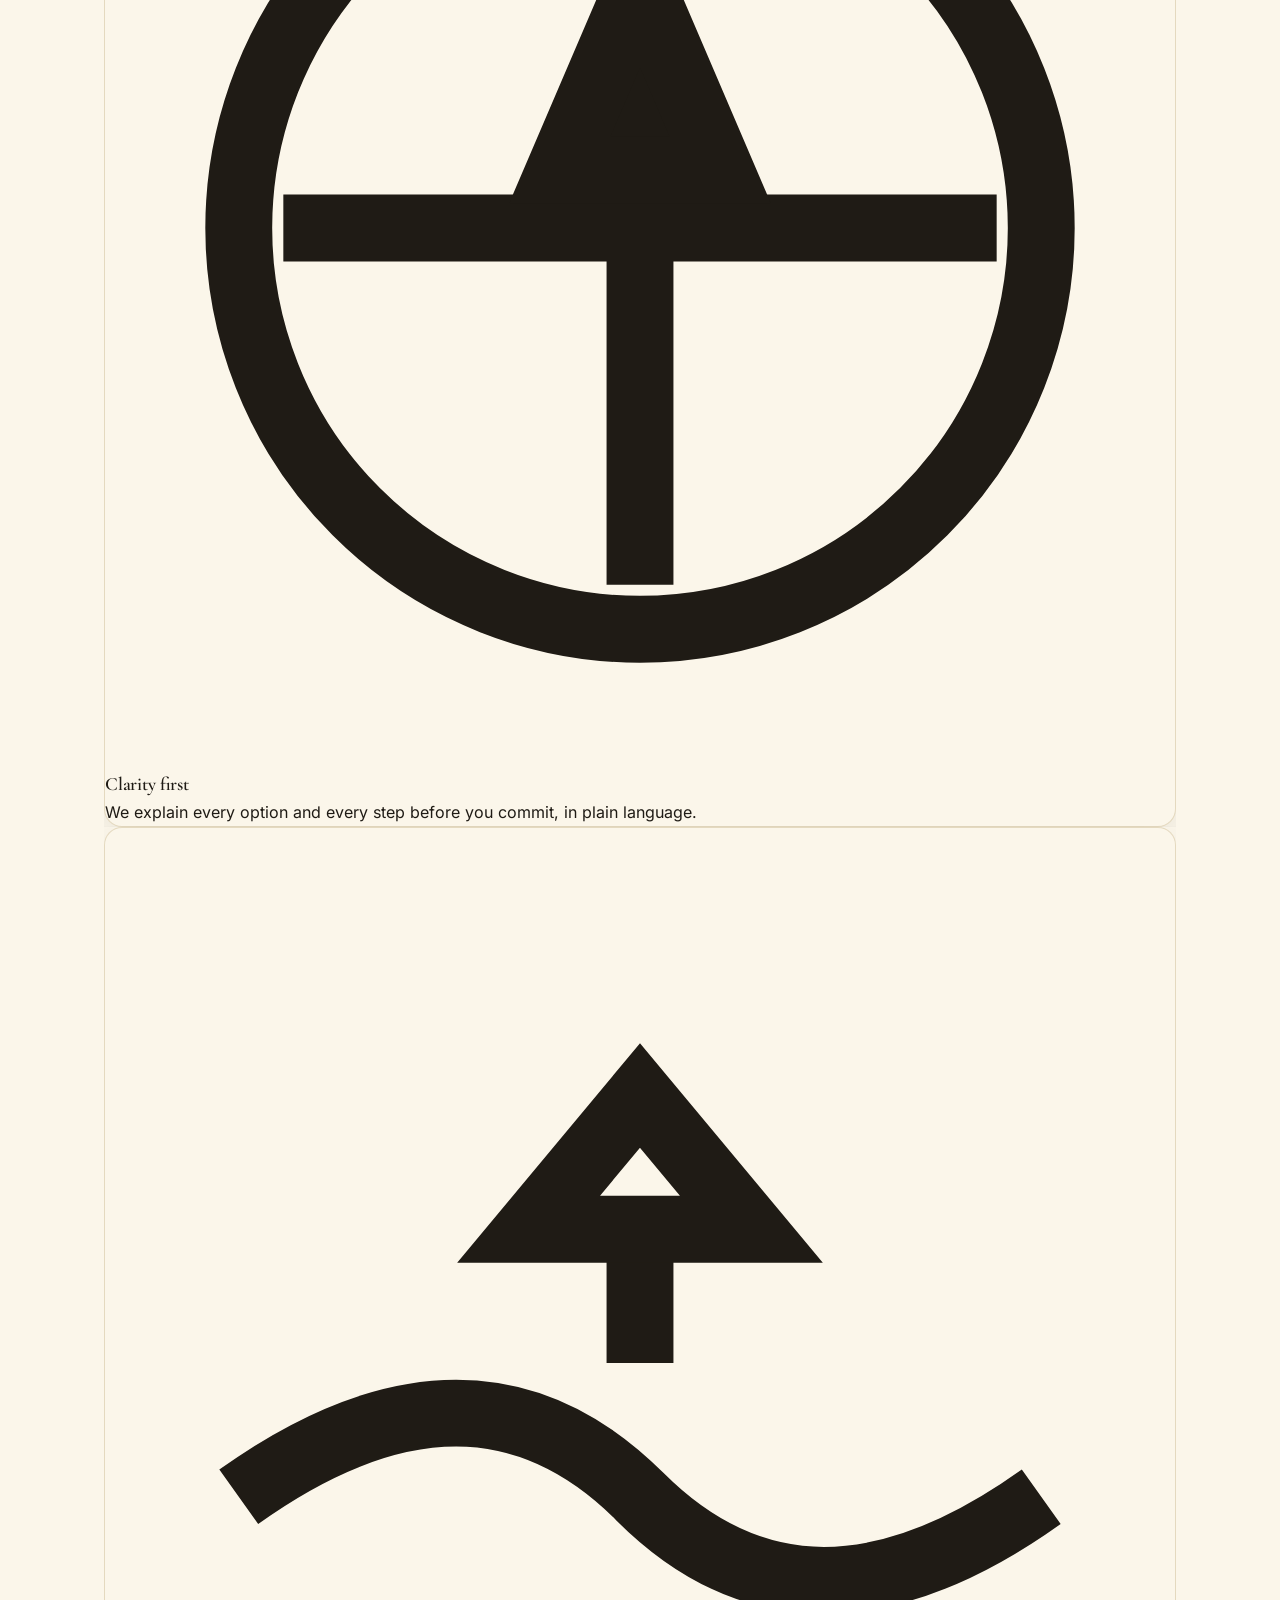
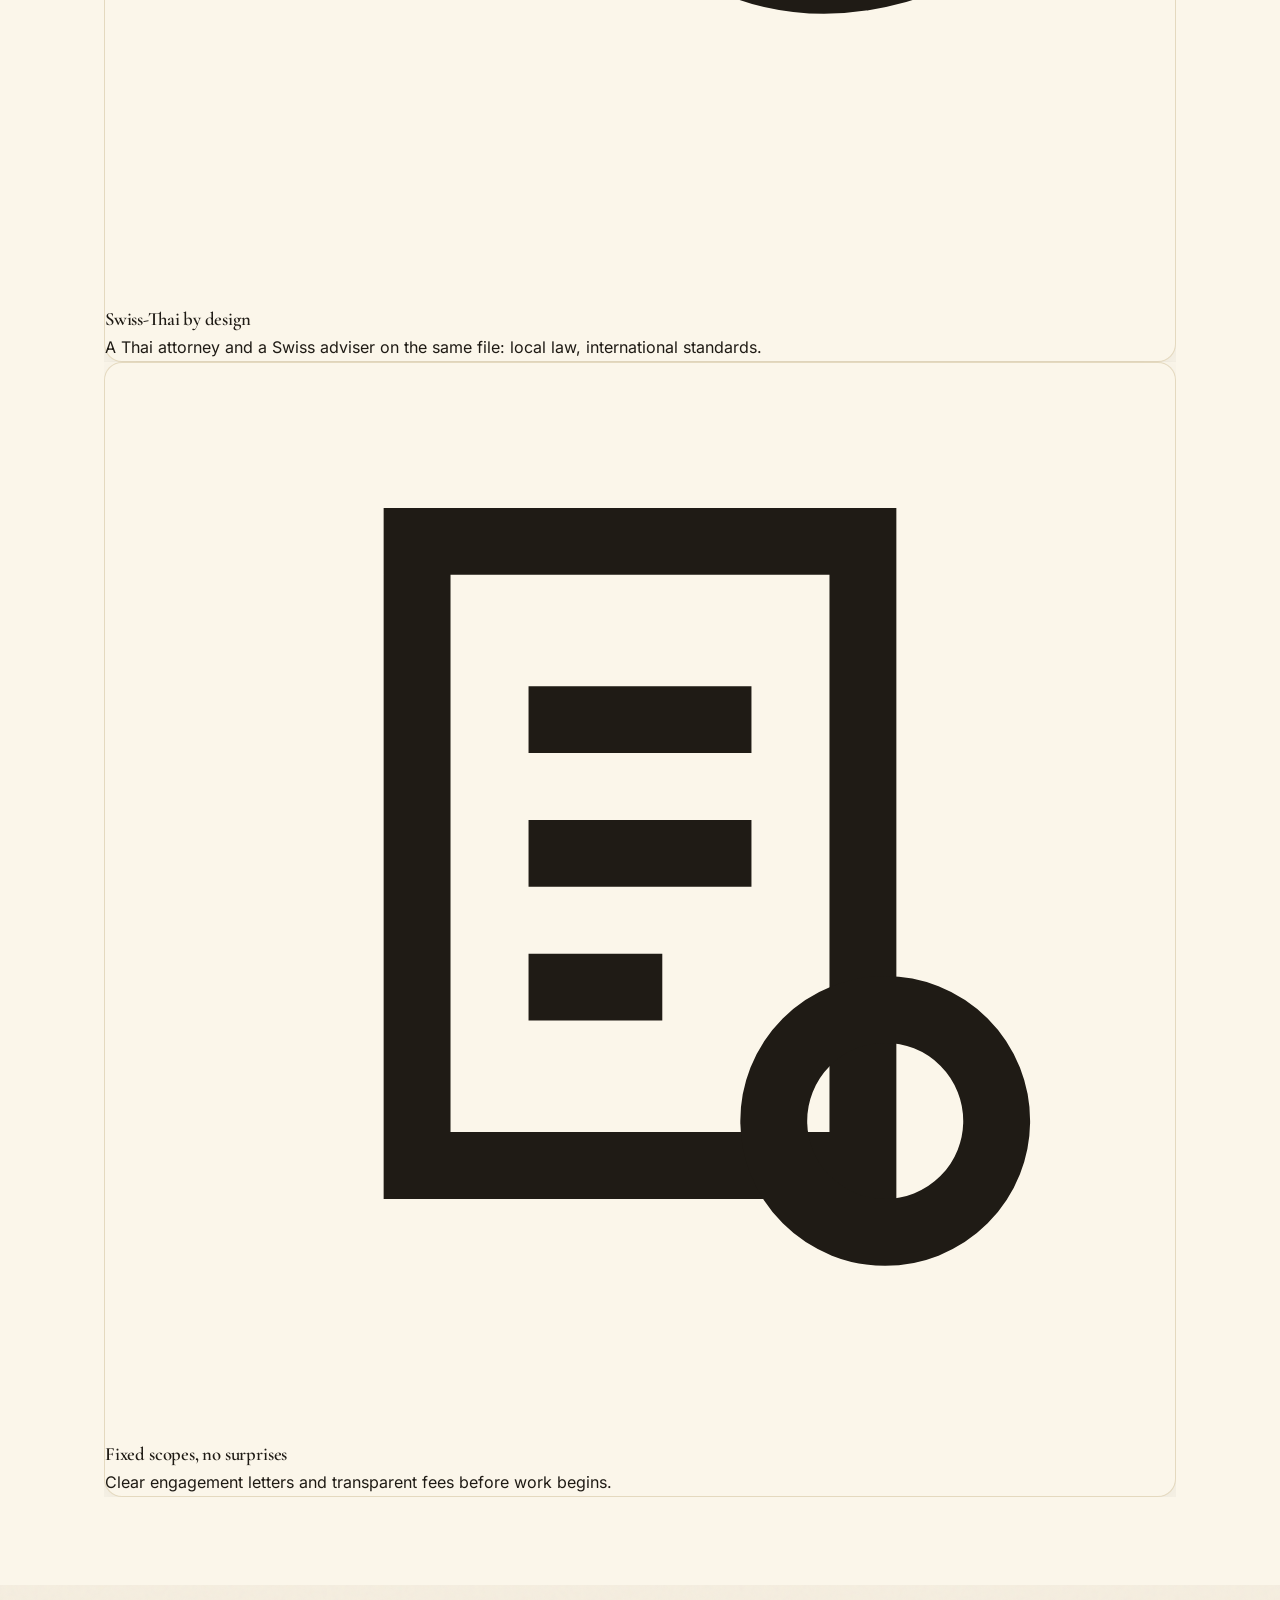
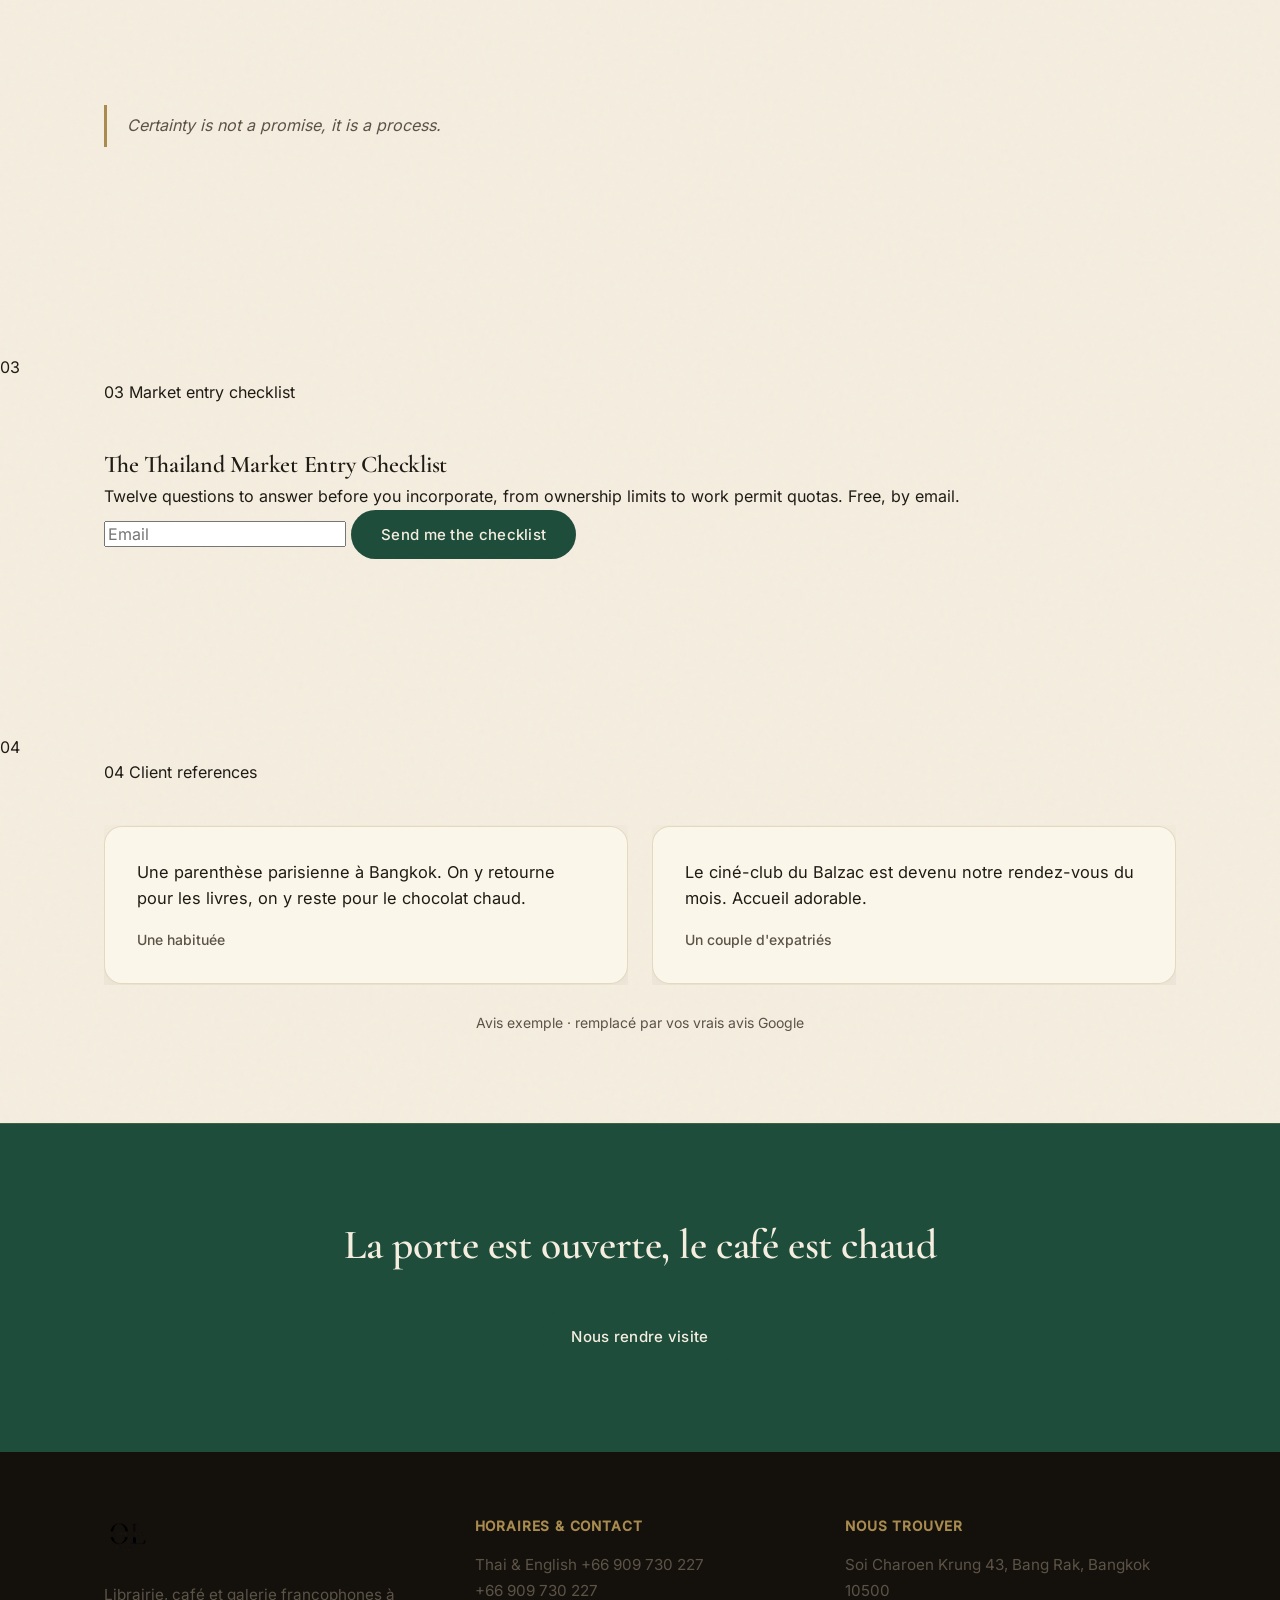
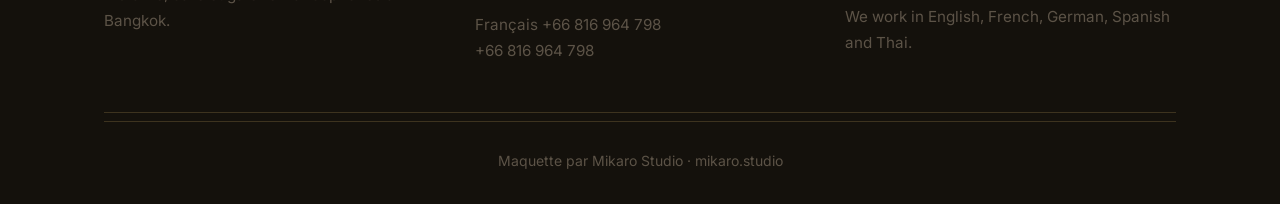
==== commit 1aae4536: "Replace Balzac preview with Outsiders Legal v3 design preview. Midnight and Gold theme, EN/FR/DE i18" ====
--- a/index.html
+++ b/index.html
@@ -1,288 +1,210 @@
 <!DOCTYPE html>
-<html lang="fr" data-i18n-page-title="title.home">
+<html lang="en" data-i18n-page-title="title.home">
 <head>
 <meta charset="UTF-8">
 <script>document.documentElement.classList.add('js');</script>
 <meta name="viewport" content="width=device-width, initial-scale=1.0">
 <meta name="robots" content="noindex, nofollow">
-<link rel="icon" href="favicon.svg" type="image/svg+xml">
-<title>Balzac Bangkok</title>
-<meta name="description" content="Design preview for Balzac Bangkok, a French bookshop, café and gallery on Charoen Krung 43.">
-<link rel="preload" href="fonts/cormorant-garamond-600-latin.woff2" as="font" type="font/woff2" crossorigin>
+<link rel="icon" href="assets/img/logo.png" type="image/png">
+<link rel="apple-touch-icon" href="assets/img/logo.png">
+<title>Outsiders Legal</title>
+<meta name="description" content="Swiss-Thai legal counsel for international companies entering Thailand.">
+<link rel="preload" href="fonts/libre-caslon-text-400.woff2" as="font" type="font/woff2" crossorigin>
+<link rel="preload" href="fonts/libre-caslon-text-700.woff2" as="font" type="font/woff2" crossorigin>
 <link rel="preload" href="fonts/inter-400.woff2" as="font" type="font/woff2" crossorigin>
 <link rel="preload" href="fonts/inter-500.woff2" as="font" type="font/woff2" crossorigin>
 <link rel="stylesheet" href="assets/css/main.css">
 </head>
 <body class="page-home">
-
 <div class="preview-ribbon" role="note">
-  <p data-i18n="ribbon.text">Maquette de site créée pour le Balzac par Mikaro Studio. Ce n'est pas encore le site officiel.</p>
-  <button type="button" class="preview-ribbon-close" aria-label="Close this message" data-i18n-aria-label="ribbon.close">&times;</button>
+  <p data-i18n="ribbon.text">Live design preview prepared for Outsiders Legal by Mikaro Studio. Not the firm's official website yet.</p>
+  <button type="button" class="preview-ribbon-close" aria-label="Close" data-i18n-aria-label="ribbon.close">&times;</button>
 </div>
-
 <header class="site-header">
   <div class="header-inner">
-    <a href="index.html" class="brand-chip" aria-label="Balzac Bangkok">
-      <img src="assets/img/logo.png" alt="" class="brand-chip-logo" data-i18n-alt="alt.logo" data-fallback width="140" height="44" decoding="async">
+    <a href="index.html" class="brand-link" aria-label="Outsiders Legal">
+      <img src="assets/img/logo.png" alt="" class="header-logo" data-i18n-alt="alt.logo" width="160" height="48" decoding="async">
     </a>
-
+    <span class="header-sep" aria-hidden="true"></span>
     <div class="nav-drawer">
-      <button type="button" class="drawer-close" aria-label="Close menu" data-i18n-aria-label="drawer.close">
-        <svg viewBox="0 0 24 24" fill="none" aria-hidden="true">
-          <path d="M6 6l12 12M18 6L6 18" stroke="currentColor" stroke-width="2" stroke-linecap="round"></path>
-        </svg>
-      </button>
+      <button type="button" class="drawer-close" aria-label="Close menu" data-i18n-aria-label="drawer.close"><svg viewBox="0 0 24 24" fill="none" aria-hidden="true"><path d="M6 6l12 12M18 6L6 18" stroke="currentColor" stroke-width="2" stroke-linecap="round"></path></svg></button>
       <nav class="main-nav" id="primary-nav" aria-label="Primary">
         <ul>
-          <li><a href="index.html" data-i18n="nav.about">A Propos</a></li>
-          <li><a href="librairie.html" data-i18n="nav.librairie">Librairie</a></li>
-          <li><a href="cafe.html" data-i18n="nav.cafe">Café</a></li>
-          <li><a href="galerie.html" data-i18n="nav.galerie">Galerie</a></li>
-          <li><a href="boutique.html" data-i18n="nav.boutique">Boutique</a></li>
-          <li><a href="events.html" data-i18n="nav.events">Événements</a></li>
+          <li><a href="index.html" data-i18n="nav.home">Home</a></li>
+          <li><a href="market-entry.html" data-i18n="nav.market">Market Entry</a></li>
+          <li><a href="services.html" data-i18n="nav.services">Services</a></li>
+          <li><a href="team.html" data-i18n="nav.team">Team</a></li>
           <li><a href="contact.html" data-i18n="nav.contact">Contact</a></li>
         </ul>
       </nav>
       <div class="header-actions">
         <div class="lang-toggle seg" role="group" aria-label="Language">
+          <button type="button" data-lang="en">EN</button>
           <button type="button" data-lang="fr">FR</button>
-          <button type="button" data-lang="en">EN</button>
-          <button type="button" data-lang="th">ไทย</button>
-        </div>
-        <a href="contact.html#visit" class="btn btn-cta-header bounce-in">
-          <span data-i18n="nav.cta">Nous rendre visite</span>
-        </a>
-      </div>
-    </div>
-
+          <button type="button" data-lang="de">DE</button>
+        </div>
+        <a href="contact.html#consult" class="btn btn-cta-header"><span data-i18n="nav.cta">Book a consultation</span></a>
+      </div>
+    </div>
     <div class="nav-scrim"></div>
-
-    <button type="button" class="hamburger" aria-label="Menu" data-i18n-aria-label="hamburger.label" aria-expanded="false" aria-controls="primary-nav">
-      <span></span><span></span><span></span>
-    </button>
+    <button type="button" class="hamburger" aria-label="Menu" data-i18n-aria-label="hamburger.label" aria-expanded="false" aria-controls="primary-nav"><span></span><span></span><span></span></button>
   </div>
 </header>
-
 <main>
-
-  <section class="hero-v2">
-    <div class="container">
-      <div class="hero-v2-grid">
-        <div class="hero-v2-postcard-mobile polaroid polaroid--r1" data-reveal="scale" data-curtain>
-          <span class="par-avion-chip" data-i18n-skip>PAR AVION</span>
-          <span class="polaroid-photo">
-            <img class="frame-img" src="assets/img/hero.jpg" alt="" data-i18n-alt="alt.hero" data-fallback loading="eager" fetchpriority="high" decoding="async">
-          </span>
-          <span class="polaroid-caption" data-i18n="cap.facade">devant la boutique</span>
-          <svg class="ex-libris" viewBox="0 0 80 80" aria-hidden="true">
-            <circle class="ex-libris-ring" cx="40" cy="40" r="36"></circle>
-            <circle class="ex-libris-ring" cx="40" cy="40" r="28"></circle>
-            <text class="ex-libris-b" x="40" y="46" text-anchor="middle">B</text>
-            <text class="ex-libris-label" x="40" y="18" text-anchor="middle">BALZAC · BANGKOK</text>
-          </svg>
-        </div>
-
-        <div class="hero-v2-text" data-reveal>
-          <p class="eyebrow chapter-eyebrow hero-cascade-item hero-delay-1"><span class="chapter-prefix" data-i18n-skip>Chapitre I · </span><span data-i18n="h.eyebrow">LIBRAIRIE · CAFÉ · GALERIE</span></p>
-          <h1 class="hero-cascade-item hero-delay-2" data-i18n="h.h1">Des livres, du café, et un peu de Paris à Charoen Krung</h1>
-          <p class="hero-sub hero-cascade-item hero-delay-3" data-i18n="h.sub">Une famille d'écrivains suisses a posé ses malles dans le quartier des émeraudes et y a ouvert un salon : on y achète des romans, on y vend les siens, on y boit un chocolat en écoutant Brassens, et chaque mois un artiste accroche ses oeuvres aux murs.</p>
-          <div class="hero-ctas hero-cascade-item hero-delay-4">
-            <a href="events.html" class="btn" data-i18n="h.cta1">Voir les événements</a>
-            <a href="librairie.html" class="btn btn-ghost" data-i18n="h.cta2">Vendre ou chercher un livre</a>
-          </div>
-          <ul class="trust-bar hero-cascade-item hero-delay-5">
-            <li data-i18n="h.t1">À deux pas de l'ambassade de France</li>
-            <li data-i18n="h.t2">Achat et vente de livres</li>
-            <li data-i18n="h.t3">Expositions et ciné-club chaque mois</li>
-          </ul>
-        </div>
-
-        <div class="hero-v2-stack hero-v2-stack--desktop" data-reveal="scale">
-          <div class="hero-v2-offset">
-            <div class="hero-v2-peek polaroid polaroid--r-2" data-curtain>
-              <span class="polaroid-photo">
-                <img class="frame-img" src="assets/img/books1.jpg" alt="" data-i18n-alt="alt.books" data-fallback loading="lazy" decoding="async">
-              </span>
-              <span class="polaroid-caption" data-i18n="cap.books">le mur des romans</span>
-            </div>
-            <div class="hero-v2-postcard polaroid polaroid--r1" data-curtain>
-              <span class="par-avion-chip" data-i18n-skip>PAR AVION</span>
-              <span class="polaroid-photo">
-                <img class="frame-img" src="assets/img/hero.jpg" alt="" data-i18n-alt="alt.hero" data-fallback loading="eager" fetchpriority="high" decoding="async">
-              </span>
-              <span class="polaroid-caption" data-i18n="cap.facade">devant la boutique</span>
-              <svg class="ex-libris" viewBox="0 0 80 80" aria-hidden="true">
-                <circle class="ex-libris-ring" cx="40" cy="40" r="36"></circle>
-                <circle class="ex-libris-ring" cx="40" cy="40" r="28"></circle>
-                <text class="ex-libris-b" x="40" y="46" text-anchor="middle">B</text>
-                <text class="ex-libris-label" x="40" y="18" text-anchor="middle">BALZAC · BANGKOK</text>
-              </svg>
-            </div>
-          </div>
-        </div>
-      </div>
-    </div>
-  </section>
-
-  <section class="about-section">
-    <div class="container">
-      <div class="about-text" data-reveal>
-        <p class="drop-cap" data-i18n="ap.p1">Connaissez-vous le Balzac ? Ce lieu entièrement consacré à la francophonie est niché au cœur du quartier des galeries et des vendeurs d'émeraudes, sur Charoen Krung 43. A quelques pas seulement de l'ambassade de France et de la poste centrale, non loin du débarcadère d'où vous pourrez aller à la découverte des plus beaux temples de la ville et du Palais Royal .</p>
-        <p data-i18n="ap.p2">A l'initiative d'une famille d'écrivains et de voyageurs suisses, le Balzac est à la croisée des chemins de traverse pour les francophiles . Un peu comme un de ces lieux emblématiques du Boulevard Saint-Michel, où l'on aime venir flâner après le boulot, vendre ou acheter quelques brûlots ou beaux livres dénichés à bon prix .</p>
-      </div>
-    </div>
-  </section>
-
-  <section class="week-section band-white">
-    <div class="container">
-      <div class="week-board" data-reveal="scale">
-        <h2 class="section-title chapter-title"><span class="chapter-prefix" data-i18n-skip>Chapitre II · </span><span data-i18n="mo.title">Ce mois-ci au Balzac</span></h2>
-        <div class="brass-line"></div>
-        <span class="marginalia marginalia--board" data-i18n-skip aria-hidden="true">entrée libre, comme toujours</span>
-        <div class="week-grid">
-          <div class="week-item">
-            <h3 data-i18n="mo1.title">Ciné-club · films en version originale</h3>
-            <p data-i18n="mo1.desc">Une soirée, un classique, un débat autour d'un verre.</p>
-            <a href="contact.html?ev=cine#visit" class="btn btn-ghost-brass" data-i18n="mo.btn">Réserver ma place</a>
-          </div>
-          <div class="week-item">
-            <h3 data-i18n="mo2.title">Exposition du mois · vernissage</h3>
-            <p data-i18n="mo2.desc">Un artiste, un accrochage, un verre de bienvenue.</p>
-            <a href="contact.html?ev=expo#visit" class="btn btn-ghost-brass" data-i18n="mo.btn">Réserver ma place</a>
-          </div>
-          <div class="week-item">
-            <h3 data-i18n="mo3.title">Café-rencontres et lectures</h3>
-            <p data-i18n="mo3.desc">Auteurs, dédicaces et conversations en français.</p>
-            <a href="contact.html?ev=lecture#visit" class="btn btn-ghost-brass" data-i18n="mo.btn">Réserver ma place</a>
-          </div>
-        </div>
-        <p class="week-note" data-i18n="mo.note">Sur le site final, ce tableau se met à jour en quelques secondes, sans webmaster.</p>
-      </div>
-    </div>
-  </section>
-
-  <div class="quote-band" aria-hidden="true">
-    <p data-i18n-skip>&laquo; Déguster un café en écoutant un vinyle de Brassens au pays du sourire a une saveur toute particulière. &raquo;</p>
-  </div>
-
-  <section class="gallery-wall-section band-card">
-    <div class="container">
-      <div class="section-head center" data-reveal>
-        <p class="eyebrow chapter-eyebrow"><span class="chapter-prefix" data-i18n-skip>Chapitre III · </span><span data-i18n="nav.galerie">Galerie</span></p>
-        <div class="brass-line"></div>
-      </div>
-      <div class="gallery-wall-frame" data-reveal="scale">
-        <div class="gallery-wall-grid">
-          <button type="button" class="polaroid polaroid--r-2" data-curtain data-gallery-trigger="salon" data-caption-i18n="cap.books" data-reveal>
-            <span class="polaroid-photo"><img class="frame-img" src="assets/img/books2.jpg" alt="" data-i18n-alt="alt.books" data-fallback loading="lazy" decoding="async"></span>
-            <span class="polaroid-caption" data-i18n="cap.books">le mur des romans</span>
-          </button>
-          <button type="button" class="polaroid polaroid--r1" data-curtain data-gallery-trigger="salon" data-caption-i18n="cap.cafe" data-reveal>
-            <span class="polaroid-photo"><img class="frame-img" src="assets/img/cafe2.jpg" alt="" data-i18n-alt="alt.cafe" data-fallback loading="lazy" decoding="async"></span>
-            <span class="polaroid-caption" data-i18n="cap.cafe">le comptoir</span>
-          </button>
-          <button type="button" class="polaroid polaroid--r2" data-curtain data-gallery-trigger="salon" data-caption-i18n="cap.gallery" data-reveal>
-            <span class="polaroid-photo"><img class="frame-img" src="assets/img/gallery2.jpg" alt="" data-i18n-alt="alt.gallery" data-fallback loading="lazy" decoding="async"></span>
-            <span class="polaroid-caption" data-i18n="cap.gallery">l'accrochage du mois</span>
-          </button>
-          <button type="button" class="polaroid polaroid--r-1" data-curtain data-gallery-trigger="salon" data-caption-i18n="cap.events" data-reveal>
-            <span class="polaroid-photo"><img class="frame-img" src="assets/img/events2.jpg" alt="" data-i18n-alt="alt.event" data-fallback loading="lazy" decoding="async"></span>
-            <span class="polaroid-caption" data-i18n="cap.events">soir de vernissage</span>
-          </button>
-          <button type="button" class="polaroid polaroid--r-1" data-curtain data-gallery-trigger="salon" data-caption-i18n="cap.homemade" data-reveal>
-            <span class="polaroid-photo"><img class="frame-img" src="assets/img/cafe3.jpg" alt="" data-i18n-alt="alt.cafe" data-fallback loading="lazy" decoding="async"></span>
-            <span class="polaroid-caption" data-i18n="cap.homemade">fait maison</span>
-          </button>
-        </div>
-      </div>
-    </div>
-  </section>
-
-  <section class="boutique-teaser band-white">
-    <div class="container">
-      <div class="boutique-teaser-inner" data-reveal>
-        <div class="boutique-teaser-photos">
-          <div class="polaroid polaroid--r-1" data-curtain>
-            <span class="polaroid-photo"><img class="frame-img" src="assets/img/books2.jpg" alt="" data-i18n-alt="alt.books" data-fallback loading="lazy" decoding="async"></span>
-          </div>
-          <div class="polaroid polaroid--r1" data-curtain>
-            <span class="polaroid-photo"><img class="frame-img" src="assets/img/gallery1.jpg" alt="" data-i18n-alt="alt.gallery" data-fallback loading="lazy" decoding="async"></span>
-          </div>
-        </div>
-        <div class="boutique-teaser-copy">
-          <p class="eyebrow chapter-eyebrow"><span class="chapter-prefix" data-i18n-skip>Chapitre IV · </span><span data-i18n="nav.boutique">Boutique</span></p>
-          <h2 data-i18n="b.tease">La boutique est ouverte, même à minuit</h2>
-        </div>
-        <a href="boutique.html" class="btn" data-i18n="nav.boutique">Boutique</a>
-      </div>
-    </div>
-  </section>
-
-  <section class="reviews-section band-white">
-    <div class="container">
-      <div class="section-head center" data-reveal>
-        <p class="eyebrow chapter-eyebrow"><span class="chapter-prefix" data-i18n-skip>Chapitre V · </span><span data-i18n-skip>Avis</span></p>
-        <div class="brass-line"></div>
-      </div>
+  <section class="hero-split">
+    <div class="hero-panel">
+      <p class="eyebrow hero-cascade-item hero-delay-1" data-i18n-skip>SWISS-THAI LEGAL COUNSEL · BANGKOK</p>
+      <h1 class="hero-cascade-item hero-delay-2" data-i18n="h.h1">Enter Thailand with certainty</h1>
+      <p class="hero-sub hero-cascade-item hero-delay-3" data-i18n="h.sub">Outsiders Legal guides international companies into the Thai market.</p>
+      <div class="hero-ctas hero-cascade-item hero-delay-4">
+        <a href="contact.html#consult" class="btn" data-i18n="h.cta1">Book a consultation</a>
+        <a href="market-entry.html" class="btn btn-ghost" data-i18n="h.cta2">See the market entry roadmap</a>
+      </div>
+      <ul class="trust-bar hero-cascade-item hero-delay-5">
+        <li data-i18n="h.t1">Led by a Chulalongkorn-trained Thai attorney</li>
+        <li data-i18n="h.t2">Swiss business adviser on the team</li>
+        <li data-i18n="h.t3">Five working languages</li>
+      </ul>
+    </div>
+    <div class="hero-media" data-reveal="scale">
+      <div class="hero-media-frame" data-curtain>
+        <img class="frame-img" src="assets/img/hero.jpg" alt="" data-i18n-alt="alt.hero" data-fallback width="960" height="1080" loading="eager" fetchpriority="high" decoding="async">
+      </div>
+      <div class="stat-card hero-stat" data-reveal="seam">
+        <span class="stat-num">01</span>
+        <p data-i18n="h.stat">One firm from incorporation to operations</p>
+      </div>
+    </div>
+  </section>
+
+  
+  <section class="band-ivory roadmap-teaser has-section-ghost">
+    <span class="section-ghost section-ghost-right" aria-hidden="true">01</span>
+    <div class="container">
+      <div class="section-head" data-reveal>
+        <p class="section-label"><span class="label-num">01</span> <span data-i18n="sec01.title">The roadmap</span></p>
+        <div class="gold-line" data-reveal="line"></div>
+      </div>
+      
+      <div class="stepper roadmap-strip" data-reveal><div class="stepper-step roadmap-step"><span class="step-num">01</span><p data-i18n="r1">Step</p></div><div class="stepper-step roadmap-step"><span class="step-num">02</span><p data-i18n="r2">Step</p></div><div class="stepper-step roadmap-step"><span class="step-num">03</span><p data-i18n="r3">Step</p></div><div class="stepper-step roadmap-step"><span class="step-num">04</span><p data-i18n="r4">Step</p></div><div class="stepper-step roadmap-step"><span class="step-num">05</span><p data-i18n="r5">Step</p></div></div>
+      <div class="section-cta" data-reveal><a href="market-entry.html#finder" class="btn btn-ghost" data-i18n="r.cta">Where are you on the road?</a></div>
+  
+    </div>
+  </section>
+
+  
+  <section class="band-white why-section has-section-ghost">
+    <span class="section-ghost section-ghost-right" aria-hidden="true">02</span>
+    <div class="container">
+      <div class="section-head" data-reveal>
+        <p class="section-label"><span class="label-num">02</span> <span data-i18n="sec02.title">Why Outsiders</span></p>
+        <div class="gold-line" data-reveal="line"></div>
+      </div>
+      
+      <div class="why-grid stagger">
+        <div class="card why-card" data-reveal><span class="card-icon"><svg viewBox="0 0 24 24" fill="none" stroke="currentColor" stroke-width="1.5" aria-hidden="true"><circle cx="12" cy="12" r="9"></circle><path d="M12 4v16M4 12h16"></path><path d="M12 6.5l1.8 4.2H10.2L12 6.5z"></path></svg></span><h3 data-i18n="w1.t">Clarity first</h3><p data-i18n="w1.p">We explain every option and every step before you commit, in plain language.</p></div>
+        <div class="card why-card" data-reveal><span class="card-icon"><svg viewBox="0 0 24 24" fill="none" stroke="currentColor" stroke-width="1.5" aria-hidden="true"><path d="M3 15c3.5-2.5 6.5-2.5 9 0s5.5 2.5 9 0"></path><path d="M12 12V9"></path><path d="M9.5 9h5l-2.5-3-2.5 3z"></path></svg></span><h3 data-i18n="w2.t">Swiss-Thai by design</h3><p data-i18n="w2.p">A Thai attorney and a Swiss adviser on the same file: local law, international standards.</p></div>
+        <div class="card why-card" data-reveal><span class="card-icon"><svg viewBox="0 0 24 24" fill="none" stroke="currentColor" stroke-width="1.5" aria-hidden="true"><path d="M7 4h10v14H7z"></path><path d="M9.5 8h5M9.5 11h5M9.5 14h3"></path><circle cx="17.5" cy="17" r="2.5"></circle></svg></span><h3 data-i18n="w3.t">Fixed scopes, no surprises</h3><p data-i18n="w3.p">Clear engagement letters and transparent fees before work begins.</p></div>
+      </div>
+  
+    </div>
+  </section>
+
+  <section class="pull-quote-band band-ivory" data-reveal>
+    <div class="container">
+      <blockquote class="pull-quote" data-i18n="pq">Certainty is not a promise, it is a process.</blockquote>
+    </div>
+  </section>
+
+  
+  <section class="band-midnight lead-band has-section-ghost">
+    <span class="section-ghost section-ghost-right" aria-hidden="true">03</span>
+    <div class="container">
+      <div class="section-head" data-reveal>
+        <p class="section-label"><span class="label-num">03</span> <span data-i18n="sec03.title">Market entry checklist</span></p>
+        <div class="gold-line" data-reveal="line"></div>
+      </div>
+      
+      <div class="lead-inner checklist-layout" data-reveal>
+        <div class="lead-copy">
+          <h2 data-i18n="lm.h">The Thailand Market Entry Checklist</h2>
+          <p data-i18n="lm.p">Twelve questions to answer before you incorporate, from ownership limits to work permit quotas. Free, by email.</p>
+        </div>
+        <form class="lead-form dark-form" novalidate>
+          <label class="visually-hidden" for="lead-email">Email</label>
+          <input type="email" id="lead-email" name="email" required placeholder="Email" data-i18n-placeholder="form.email">
+          <button type="submit" class="btn btn-on-dark" data-i18n="lm.btn">Send me the checklist</button>
+        </form>
+      </div>
+  
+    </div>
+  </section>
+
+  
+  <section class="band-ivory reviews-section has-section-ghost">
+    <span class="section-ghost section-ghost-right" aria-hidden="true">04</span>
+    <div class="container">
+      <div class="section-head" data-reveal>
+        <p class="section-label"><span class="label-num">04</span> <span data-i18n="sec04.title">Client references</span></p>
+        <div class="gold-line" data-reveal="line"></div>
+      </div>
+      
       <div class="reviews-grid stagger">
-        <span class="marginalia marginalia--reviews" data-i18n-skip aria-hidden="true">merci !</span>
         <div class="card review-card" data-reveal="left">
-          <p class="quote" data-i18n="rv1.text">Une parenthèse parisienne à Bangkok. On y retourne pour les livres, on y reste pour le chocolat chaud.</p>
-          <p class="author" data-i18n="rv1.author">Une habituée</p>
+          <p class="quote" data-i18n="rv1.text">They took our Zurich HQ from zero to an operating Thai subsidiary in nine weeks, and we understood every step.</p>
+          <p class="author" data-i18n="rv1.author">COO, Swiss manufacturing group</p>
         </div>
         <div class="card review-card" data-reveal="right">
-          <p class="quote" data-i18n="rv2.text">Le ciné-club du Balzac est devenu notre rendez-vous du mois. Accueil adorable.</p>
-          <p class="author" data-i18n="rv2.author">Un couple d'expatriés</p>
-        </div>
-      </div>
-      <p class="review-sample-note" data-i18n="rv.sample">Avis exemple · remplacé par vos vrais avis Google</p>
-    </div>
-  </section>
-
-  <section class="closing-band">
+          <p class="quote" data-i18n="rv2.text">Finally a firm that answers emails the same day, in French.</p>
+          <p class="author" data-i18n="rv2.author">Founder, Geneva software company</p>
+        </div>
+      </div>
+      <p class="review-sample-note" data-i18n="rv.sample">Sample testimonial · replaced by real client references</p>
+  
+    </div>
+  </section>
+
+  <section class="closing-band band-midnight">
     <div class="container text-center">
-      <h2 data-reveal data-i18n="cl.h">La porte est ouverte, le café est chaud</h2>
-      <a href="contact.html#visit" class="btn btn-outline-light" data-reveal data-i18n="nav.cta">Nous rendre visite</a>
-    </div>
-  </section>
-
+      <h2 data-reveal data-i18n="cl.h">Bring your business to Bangkok</h2>
+      <a href="contact.html#consult" class="btn btn-on-dark" data-reveal data-i18n="nav.cta">Book a consultation</a>
+    </div>
+  </section>
 </main>
 
-<footer class="site-footer">
+<footer class="site-footer band-midnight">
   <div class="container">
     <div class="footer-grid">
       <div class="footer-col">
-        <a href="index.html" class="footer-logo" aria-label="Balzac Bangkok">
-          <img src="assets/img/logo.png" alt="" class="footer-logo-img" data-i18n-alt="alt.logo" data-fallback width="120" height="40" decoding="async">
-        </a>
-        <p data-i18n="f.tag">Librairie, café et galerie francophones à Bangkok.</p>
+        <a href="index.html" class="footer-logo footer-logo-chip" aria-label="Outsiders Legal"><img src="assets/img/logo.png" alt="" class="footer-logo-img" data-i18n-alt="alt.logo" width="120" height="44" decoding="async"></a>
+        <p data-i18n="f.tag">Swiss and Thai legal counsel on Charoen Krung, Bangkok.</p>
       </div>
       <div class="footer-col">
-        <h4 data-i18n="f.col.contact">Horaires &amp; contact</h4>
-        <a class="footer-line" href="tel:+66948937373">+66 94 893 7373</a>
-        <a class="footer-line" href="https://wa.me/66816964798" target="_blank" rel="noopener">WhatsApp</a>
-        <a class="footer-line" href="mailto:balzacbangkok@gmail.com">balzacbangkok@gmail.com</a>
-        <a class="footer-line" href="https://instagram.com/balzacbangkok" target="_blank" rel="noopener">Instagram @balzacbangkok</a>
+        <h4 data-i18n="f.col.contact">Contact</h4>
+        <p class="phone-label" data-i18n="f.phone.en">Thai &amp; English +66 909 730 227</p>
+        <a class="footer-line" href="tel:+66909730227">+66 909 730 227</a>
+        <p class="phone-label" data-i18n="f.phone.fr">Français +66 816 964 798</p>
+        <a class="footer-line" href="tel:+66816964798">+66 816 964 798</a>
       </div>
       <div class="footer-col">
-        <h4 data-i18n="f.col.find">Nous trouver</h4>
-        <p data-i18n="f.addr">Soi Charoen Krung 43, Bang Rak, Bangkok 10500</p>
-      </div>
-    </div>
-    <p class="footer-credit" data-i18n="f.credit">Maquette par Mikaro Studio · mikaro.studio</p>
+        <h4 data-i18n="f.col.find">Find us</h4>
+        <p data-i18n="f.addr">No.357 Soi Charoen Krung 43, Bang Rak, Bangkok 10500</p>
+        <p class="footer-lang" data-i18n="f.lang">We work in English, French, German, Spanish and Thai.</p>
+      </div>
+    </div>
+    <div class="footer-credit-wrap">
+      <p class="footer-credit" data-i18n="f.credit">Design preview by Mikaro Studio · mikaro.studio</p>
+    </div>
   </div>
 </footer>
-
-<a href="https://wa.me/66816964798" target="_blank" rel="noopener" class="float-reserve" aria-label="WhatsApp" data-i18n-aria-label="float.txt">
-  <svg viewBox="0 0 24 24" fill="none" stroke="currentColor" stroke-width="1.6" stroke-linecap="round" stroke-linejoin="round" aria-hidden="true">
-    <path d="M8 3h8a3 3 0 0 1 3 3v8a3 3 0 0 1-3 3h-5l-4 3v-3H8a3 3 0 0 1-3-3V6a3 3 0 0 1 3-3z"></path>
-    <path d="M9.5 10.5h.01M12 10.5h.01M14.5 10.5h.01"></path>
-    <path d="M12 14v-1"></path>
-  </svg>
-  <span data-i18n="float.txt">Écrivez-nous</span>
+<a href="contact.html#consult" class="float-reserve" aria-label="Book a consultation" data-i18n-aria-label="float.txt">
+  <svg viewBox="0 0 24 24" fill="none" stroke="currentColor" stroke-width="1.5" stroke-linecap="round" stroke-linejoin="round" aria-hidden="true"><rect x="3" y="4" width="18" height="18" rx="2"></rect><path d="M16 2v4M8 2v4M3 10h18"></path></svg>
+  <span data-i18n="float.txt">Book a consultation</span>
 </a>
-
+<div class="modal-overlay lm-modal" role="dialog" aria-modal="true">
+  <div class="modal-box"><p data-i18n="lm.modal">This is a design preview, nothing was sent.</p><button type="button" class="btn modal-close" data-i18n="modal.close">Close</button></div>
+</div>
 <script src="assets/js/i18n.js"></script>
 <script src="assets/js/main.js"></script>
 </body>
-</html>
+</html>
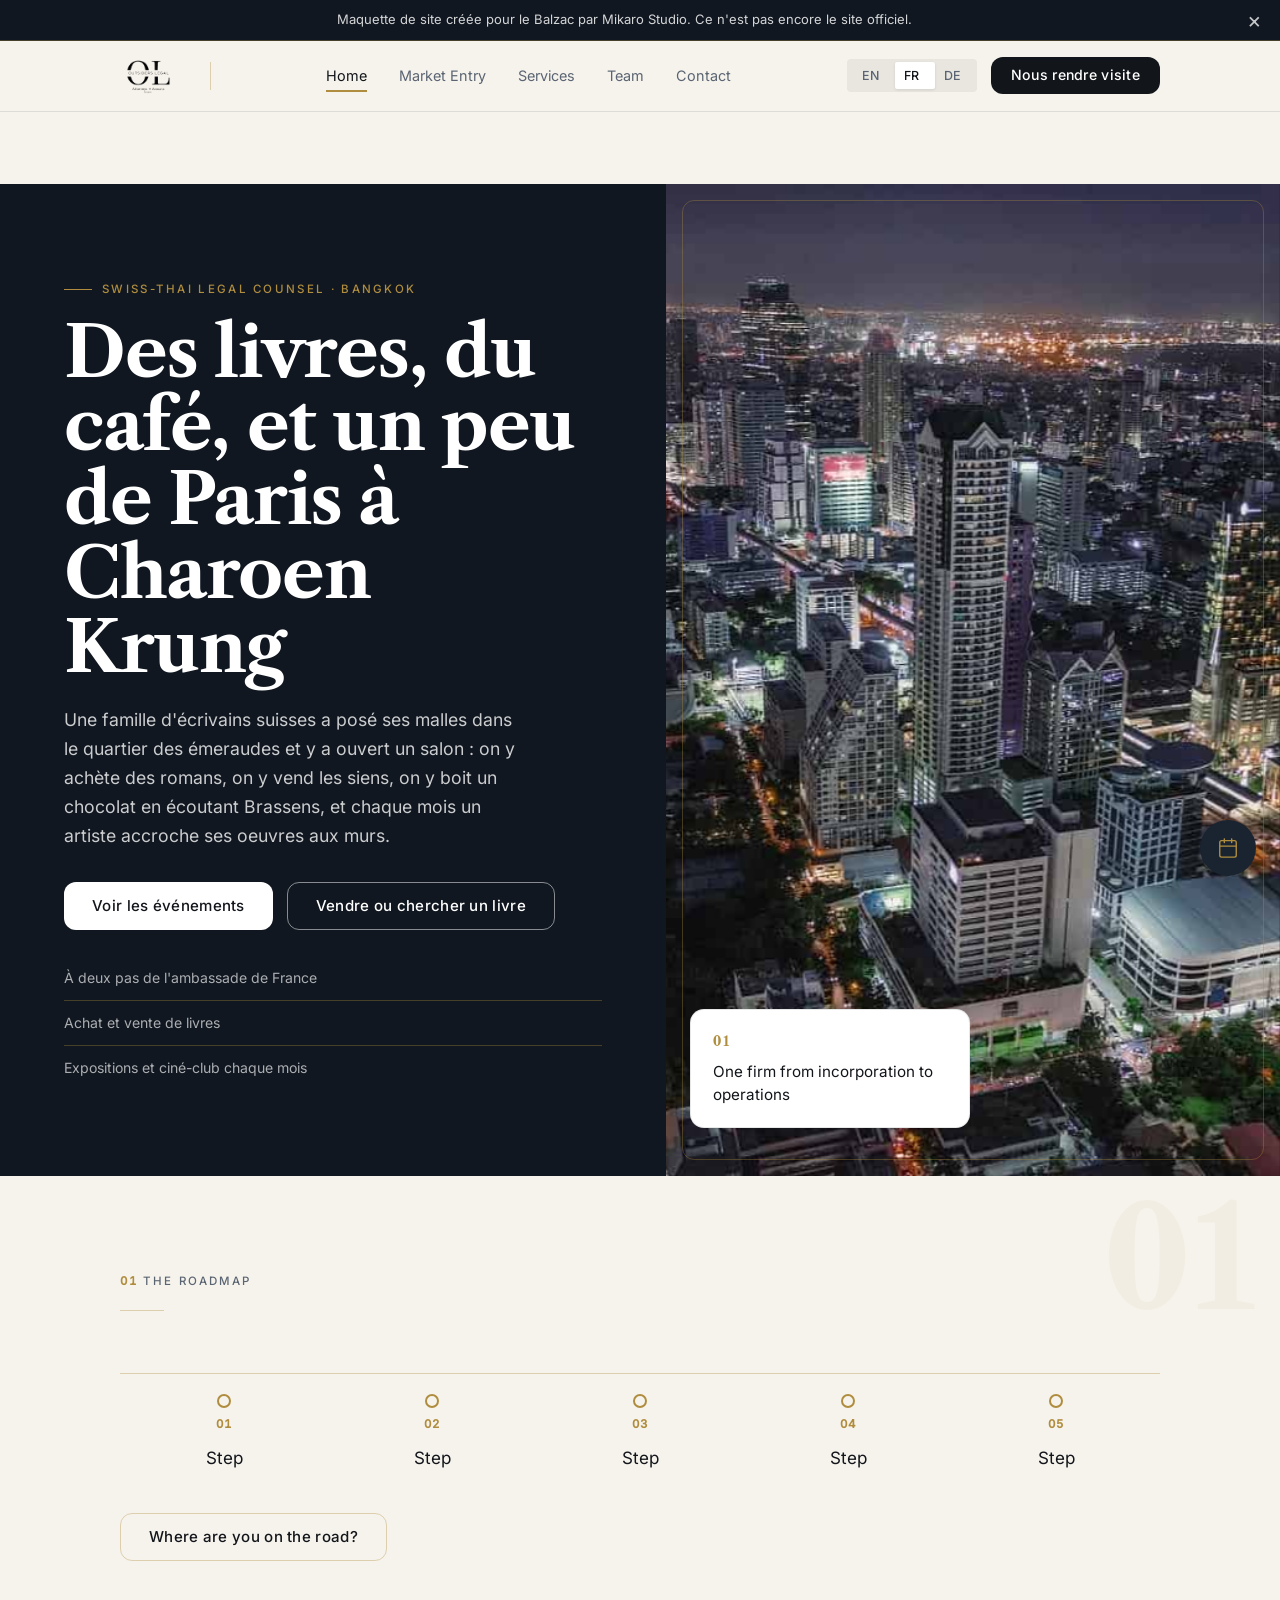
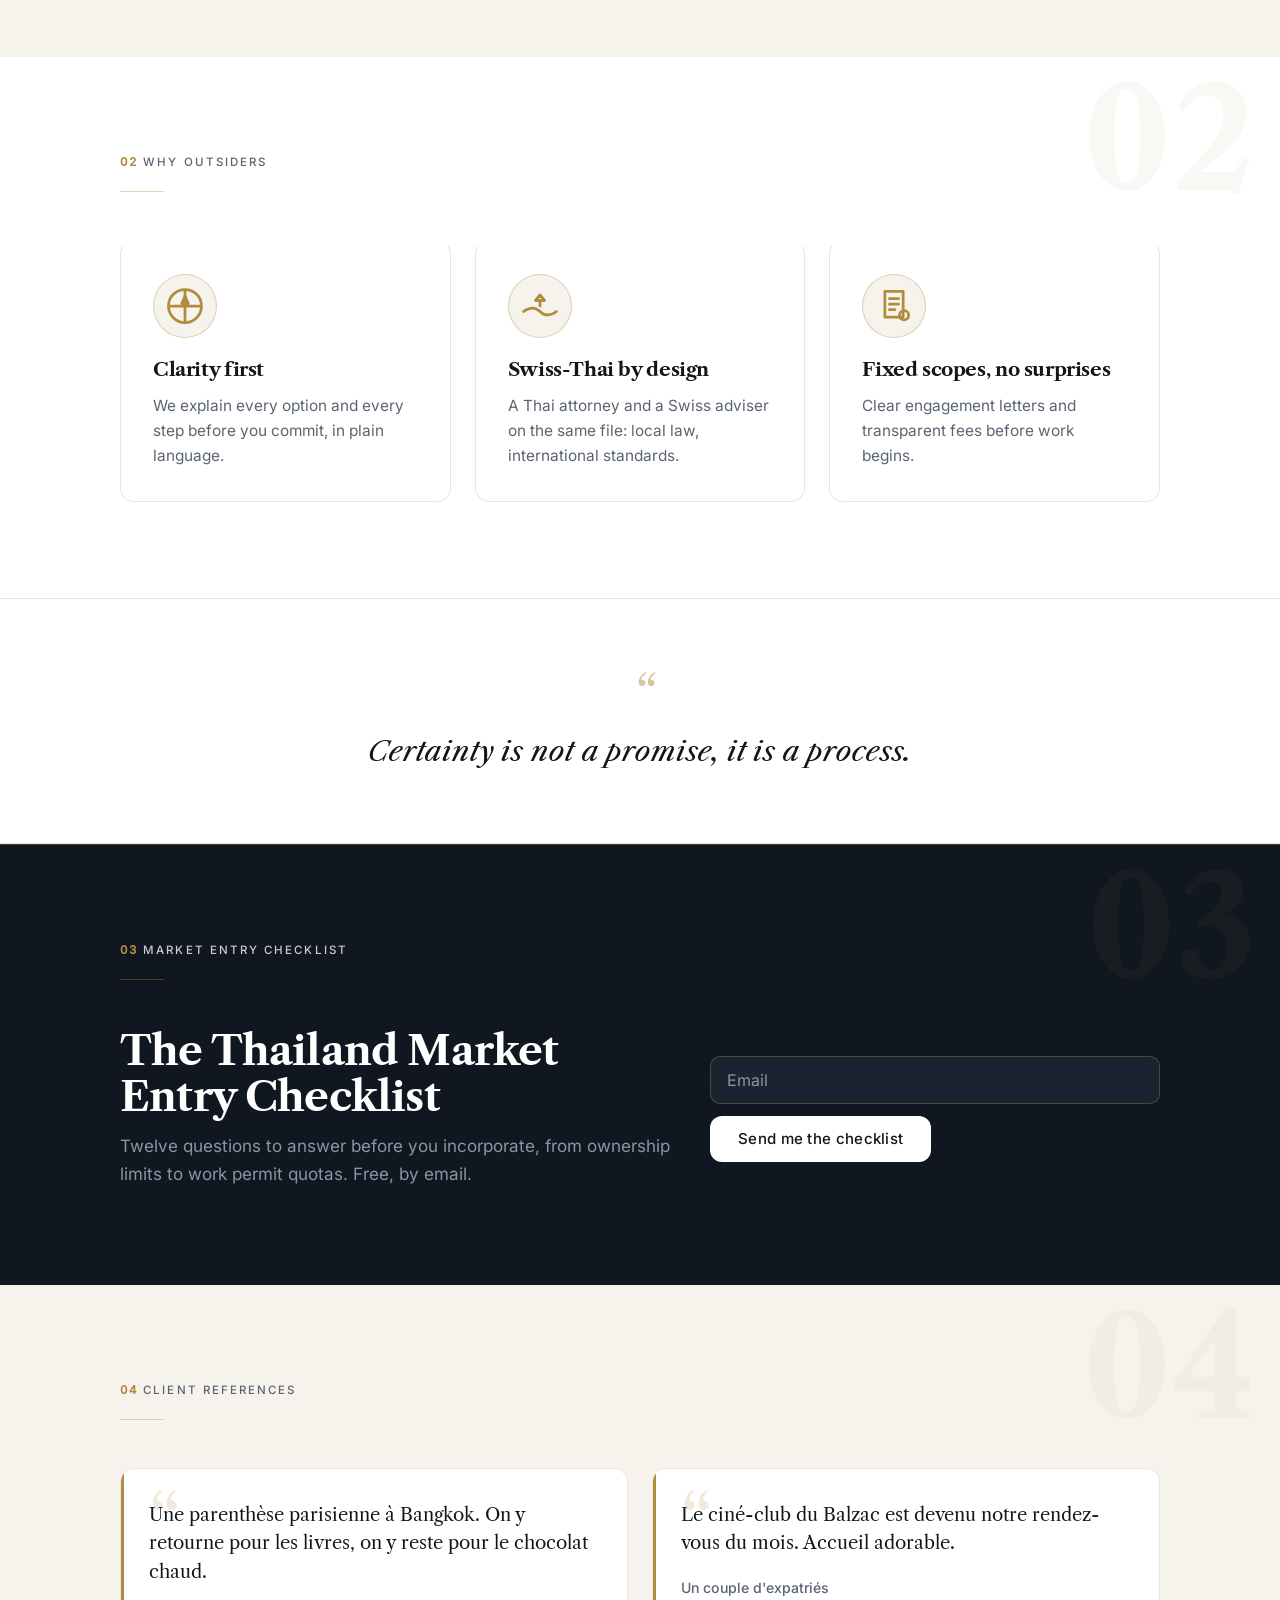
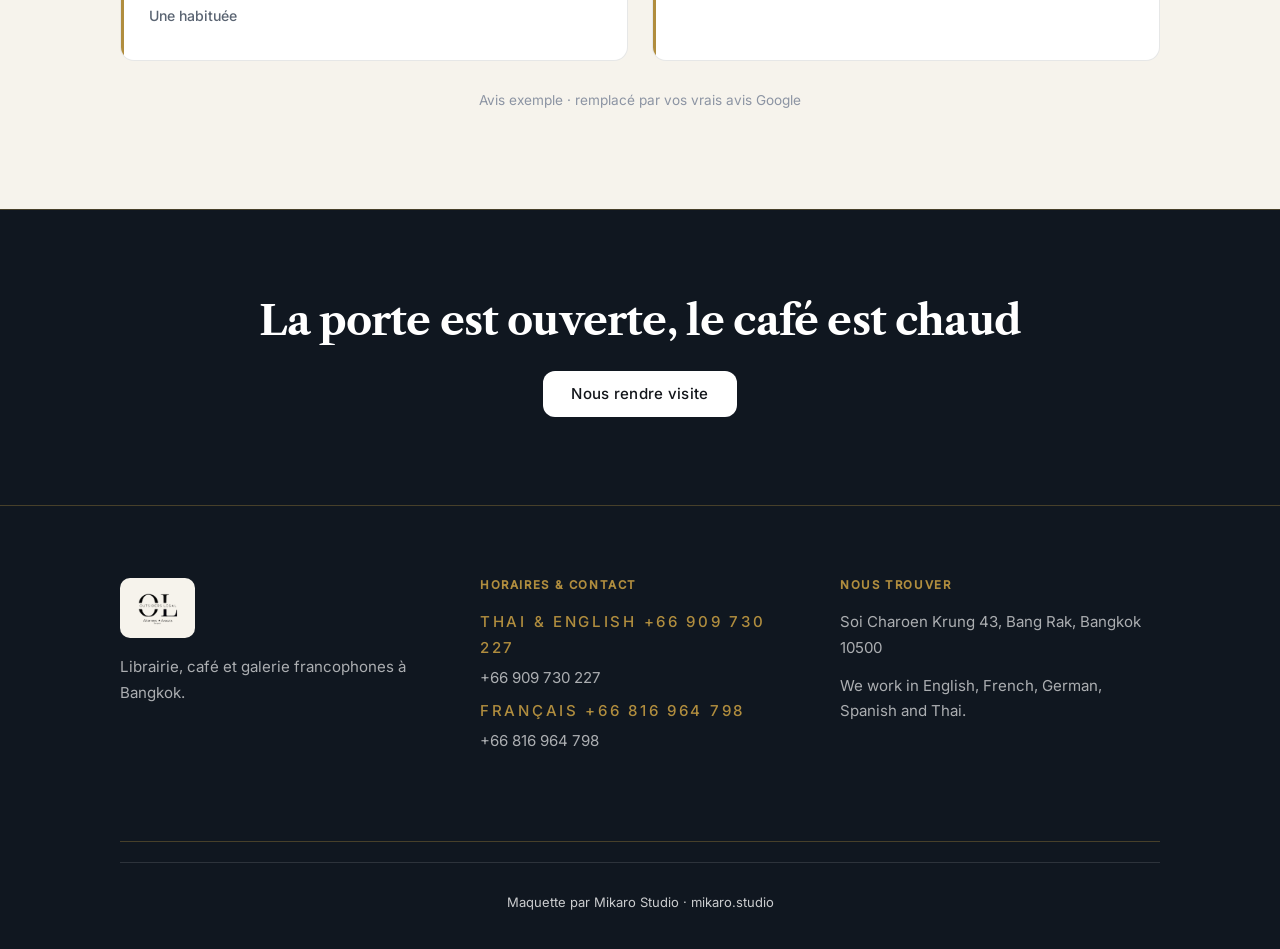
==== commit 089aa1d6: "v4: composed motion pass Co-authored-by: Cursor <cursoragent@cursor.com>" ====
--- a/index.html
+++ b/index.html
@@ -66,11 +66,11 @@
         <li data-i18n="h.t3">Five working languages</li>
       </ul>
     </div>
-    <div class="hero-media" data-reveal="scale">
+    <div class="hero-media">
       <div class="hero-media-frame" data-curtain>
         <img class="frame-img" src="assets/img/hero.jpg" alt="" data-i18n-alt="alt.hero" data-fallback width="960" height="1080" loading="eager" fetchpriority="high" decoding="async">
       </div>
-      <div class="stat-card hero-stat" data-reveal="seam">
+      <div class="stat-card hero-stat hero-stat-enter">
         <span class="stat-num">01</span>
         <p data-i18n="h.stat">One firm from incorporation to operations</p>
       </div>
@@ -125,12 +125,12 @@
         <div class="gold-line" data-reveal="line"></div>
       </div>
       
-      <div class="lead-inner checklist-layout" data-reveal>
-        <div class="lead-copy">
+      <div class="lead-inner checklist-layout checklist-reveal" data-reveal>
+        <div class="lead-copy checklist-copy">
           <h2 data-i18n="lm.h">The Thailand Market Entry Checklist</h2>
           <p data-i18n="lm.p">Twelve questions to answer before you incorporate, from ownership limits to work permit quotas. Free, by email.</p>
         </div>
-        <form class="lead-form dark-form" novalidate>
+        <form class="lead-form dark-form checklist-form" novalidate>
           <label class="visually-hidden" for="lead-email">Email</label>
           <input type="email" id="lead-email" name="email" required placeholder="Email" data-i18n-placeholder="form.email">
           <button type="submit" class="btn btn-on-dark" data-i18n="lm.btn">Send me the checklist</button>
--- a/assets/css/main.css
+++ b/assets/css/main.css
@@ -1,24 +1,33 @@
 /* ==========================================================================
-   Balzac Bangkok - Design preview
-   Fonts
+   Outsiders Legal v2 - generated by scripts/build-v2-css.js
+   Ground-up redesign. Do not edit directly; run: node scripts/build-v2-css.js
+   ========================================================================== */
+/* ==========================================================================
+   Fonts - Outsiders Legal v2
    ========================================================================== */
 
 @font-face {
-  font-family: "Cormorant Garamond";
+  font-family: "Libre Caslon Text";
   font-style: normal;
-  font-weight: 600;
+  font-weight: 400;
   font-display: swap;
-  src: url("../../fonts/cormorant-garamond-600-latin-ext.woff2") format("woff2");
-  unicode-range: U+0100-02BA, U+02BD-02C5, U+02C7-02CC, U+02CE-02D7, U+02DD-02FF, U+0304, U+0308, U+0329, U+1D00-1DBF, U+1E00-1E9F, U+1EF2-1EFF, U+2020, U+20A0-20AB, U+20AD-20C0, U+2113, U+2C60-2C7F, U+A720-A7FF;
+  src: url("../../fonts/libre-caslon-text-400.woff2") format("woff2");
 }
 
 @font-face {
-  font-family: "Cormorant Garamond";
+  font-family: "Libre Caslon Text";
+  font-style: italic;
+  font-weight: 400;
+  font-display: swap;
+  src: url("../../fonts/libre-caslon-text-400-italic.woff2") format("woff2");
+}
+
+@font-face {
+  font-family: "Libre Caslon Text";
   font-style: normal;
-  font-weight: 600;
+  font-weight: 700;
   font-display: swap;
-  src: url("../../fonts/cormorant-garamond-600-latin.woff2") format("woff2");
-  unicode-range: U+0000-00FF, U+0131, U+0152-0153, U+02BB-02BC, U+02C6, U+02DA, U+02DC, U+0304, U+0308, U+0329, U+2000-206F, U+20AC, U+2122, U+2191, U+2193, U+2212, U+2215, U+FEFF, U+FFFD;
+  src: url("../../fonts/libre-caslon-text-700.woff2") format("woff2");
 }
 
 @font-face {
@@ -37,81 +46,51 @@
   src: url("../../fonts/inter-500.woff2") format("woff2");
 }
 
-@font-face {
-  font-family: "IBM Plex Sans Thai";
-  font-style: normal;
-  font-weight: 400;
-  font-display: swap;
-  src: url("../../fonts/ibm-plex-sans-thai-400.woff2") format("woff2");
-}
-
-@font-face {
-  font-family: "IBM Plex Sans Thai";
-  font-style: normal;
-  font-weight: 600;
-  font-display: swap;
-  src: url("../../fonts/ibm-plex-sans-thai-600.woff2") format("woff2");
-}
-
-@font-face {
-  font-family: "Caveat";
-  font-style: normal;
-  font-weight: 500;
-  font-display: swap;
-  src: url("../../fonts/caveat-500-latin.woff2") format("woff2");
-}
-
-/* ==========================================================================
-   Tokens
+/* ==========================================================================
+   Design tokens
    ========================================================================== */
 
 :root {
-  --paper: #F5EEDF;
-  --ink: #1F1B15;
-  --emerald: #1F4D3C;
-  --emerald-deep: #143528;
-  --gold: #A98B4F;
-  --hairline: rgba(169, 139, 79, 0.28);
-  --card: #FBF6EA;
-  --footer-bg: #14110C;
-
-  --bg: var(--paper);
-  --surface: var(--card);
-  --surface2: var(--card);
+  --ivory: #F6F3EC;
+  --white: #FFFFFF;
+  --ink: #12151A;
+  --midnight: #101720;
+  --midnight2: #1A2330;
+  --mist: #8C94A3;
+  --stone: #5A6472;
+  --gold: #B08D3E;
+  --gold-line: rgba(176, 141, 62, 0.35);
+
+  --bg: var(--ivory);
+  --surface: var(--white);
   --text: var(--ink);
-  --muted: #5C5347;
-  --wine: var(--emerald);
-  --wine-deep: var(--emerald-deep);
-  --brass: var(--gold);
-  --black: var(--footer-bg);
-
-  --cream: var(--paper);
-  --wine-dark: var(--emerald-deep);
-  --line: var(--hairline);
-  --white: var(--card);
-
-  --font-display: "Cormorant Garamond", "Noto Serif Thai", serif;
-  --font-body: "Inter", "Noto Sans Thai", sans-serif;
-  --font-thai: "IBM Plex Sans Thai", sans-serif;
-
-  --max-width: 1120px;
-  --section-pad: 88px;
-  --header-h: 76px;
-  --ribbon-h: 38px;
-  --frame-radius: 18px;
-  --shadow-soft: 0 12px 40px rgba(31, 27, 21, 0.08);
+  --muted: var(--stone);
+  --hairline: rgba(18, 21, 26, 0.1);
+  --hairline-dark: rgba(255, 255, 255, 0.12);
+  --footer-bg: var(--midnight);
+
+  --font-display: "Libre Caslon Text", Georgia, "Times New Roman", serif;
+  --font-body: "Inter", system-ui, -apple-system, sans-serif;
+
+  --max-width: 1200px;
+  --section-pad: 96px;
+  --header-h: 72px;
+  --ribbon-h: 40px;
+  --frame-radius: 14px;
+  --radius-card: 14px;
+  --radius-btn: 12px;
+  --radius-input: 10px;
+  --radius-chip: 8px;
+  --radius-inset: 12px;
+  --shadow-soft: 0 8px 32px rgba(16, 23, 32, 0.08);
+  --shadow-card: 0 2px 12px rgba(16, 23, 32, 0.06);
 
   --ease: cubic-bezier(0.22, 1, 0.36, 1);
-  --dur: 0.7s;
-}
-
-html[lang="th"] {
-  --font-display: "IBM Plex Sans Thai", sans-serif;
-  --font-body: "IBM Plex Sans Thai", sans-serif;
-}
-
-/* ==========================================================================
-   Reset
+  --dur: 0.72s;
+}
+
+/* ==========================================================================
+   Reset & base
    ========================================================================== */
 
 *,
@@ -122,29 +101,25 @@
 
 html {
   color-scheme: light;
+  scroll-behavior: smooth;
 }
 
 body {
   margin: 0;
-  background: var(--paper);
+  background: var(--ivory);
   color: var(--ink);
   font-family: var(--font-body);
   font-weight: 400;
-  font-size: 16px;
-  line-height: 1.6;
+  font-size: 17px;
+  line-height: 1.7;
   -webkit-font-smoothing: antialiased;
+  -moz-osx-font-smoothing: grayscale;
   overflow-x: hidden;
-  background-image:
-    url("data:image/svg+xml,%3Csvg viewBox='0 0 256 256' xmlns='http://www.w3.org/2000/svg'%3E%3Cfilter id='n'%3E%3CfeTurbulence type='fractalNoise' baseFrequency='0.85' numOctaves='4' stitchTiles='stitch'/%3E%3C/filter%3E%3Crect width='100%25' height='100%25' filter='url(%23n)' opacity='0.035'/%3E%3C/svg%3E"),
-    radial-gradient(ellipse 80% 50% at 50% -10%, rgba(169, 139, 79, 0.06) 0%, transparent 70%);
-}
-
-html[lang="th"] body {
-  line-height: 1.7;
 }
 
 img {
   max-width: 100%;
+  height: auto;
   display: block;
 }
 
@@ -153,15 +128,18 @@
   text-decoration: none;
 }
 
-ul {
-  list-style: none;
+ul,
+ol {
   margin: 0;
   padding: 0;
+  list-style: none;
 }
 
 button {
   font-family: inherit;
   cursor: pointer;
+  border: none;
+  background: none;
 }
 
 input,
@@ -174,36 +152,73 @@
 h1,
 h2,
 h3,
-h4 {
+h4,
+h5,
+h6 {
   font-family: var(--font-display);
-  font-weight: 600;
-  letter-spacing: -0.01em;
+  font-weight: 700;
+  letter-spacing: -0.02em;
   margin: 0;
   color: var(--text);
-  font-feature-settings: "liga", "dlig";
+}
+
+h1 {
+  font-size: clamp(44px, 5.5vw, 76px);
+  line-height: 1.05;
+  font-weight: 700;
+}
+
+h2 {
+  font-size: clamp(28px, 3.2vw, 44px);
+  line-height: 1.12;
+}
+
+h3 {
+  font-size: clamp(20px, 2vw, 26px);
+  line-height: 1.2;
+}
+
+h4 {
+  font-size: 1rem;
+  line-height: 1.3;
 }
 
 p {
   margin: 0;
 }
 
+main {
+  display: block;
+  min-width: 0;
+}
+
+::selection {
+  background: rgba(176, 141, 62, 0.22);
+  color: var(--ink);
+}
+
+/* ==========================================================================
+   Layout
+   ========================================================================== */
+
 .container {
+  width: 100%;
   max-width: var(--max-width);
   margin: 0 auto;
-  padding: 0 24px;
+  padding: 0 clamp(20px, 4vw, 40px);
 }
 
 section {
   padding: var(--section-pad) 0;
-}
-
-@media (max-width: 900px) {
-  section {
-    padding: 56px 0;
-  }
-  :root {
-    --section-pad: 56px;
-  }
+  position: relative;
+}
+
+.text-center {
+  text-align: center;
+}
+
+.mt-40 {
+  margin-top: 40px;
 }
 
 .visually-hidden {
@@ -218,9 +233,179 @@
   border: 0;
 }
 
+/* ==========================================================================
+   Bands
+   ========================================================================== */
+
+.band-ivory,
+.band-wash {
+  background: var(--ivory);
+}
+
 .band-white {
-  background: var(--surface);
-  border-top: 1px solid var(--hairline);
+  background: var(--white);
+}
+
+.band-midnight,
+.lead-band {
+  background: var(--midnight);
+  color: rgba(255, 255, 255, 0.88);
+  border-top: 1px solid var(--gold-line);
+}
+
+.band-midnight h1,
+.band-midnight h2,
+.band-midnight h3,
+.band-midnight h4,
+.lead-band h1,
+.lead-band h2,
+.lead-band h3,
+.lead-band h4 {
+  color: var(--white);
+}
+
+.band-midnight p,
+.lead-band p {
+  color: rgba(255, 255, 255, 0.78);
+}
+
+.closing-band {
+  background: var(--midnight);
+  color: rgba(255, 255, 255, 0.9);
+  padding: 88px 0;
+  border-top: 1px solid var(--gold-line);
+}
+
+.closing-band h2 {
+  color: var(--white);
+  margin-bottom: 28px;
+}
+
+/* ==========================================================================
+   Section ghost numerals
+   ========================================================================== */
+
+.section-ghost {
+  position: absolute;
+  top: 24px;
+  right: 24px;
+  font-family: var(--font-display);
+  font-size: 140px;
+  font-weight: 700;
+  line-height: 0.85;
+  color: var(--gold);
+  opacity: 0.05;
+  pointer-events: none;
+  user-select: none;
+  white-space: nowrap;
+  z-index: 0;
+}
+
+.section-ghost-right {
+  left: auto;
+  right: 24px;
+}
+
+.has-section-ghost {
+  position: relative;
+  overflow: hidden;
+}
+
+.has-section-ghost > .container {
+  position: relative;
+  z-index: 1;
+}
+
+@media (max-width: 1100px) {
+  .section-ghost {
+    display: none;
+  }
+}
+
+/* ==========================================================================
+   Section head & labels
+   ========================================================================== */
+
+.eyebrow {
+  display: inline-flex;
+  align-items: center;
+  gap: 10px;
+  color: var(--gold);
+  font-size: 0.72rem;
+  font-weight: 500;
+  letter-spacing: 0.2em;
+  text-transform: uppercase;
+  margin: 0 0 16px;
+  font-family: var(--font-body);
+}
+
+.eyebrow::before {
+  content: "";
+  width: 28px;
+  height: 1px;
+  background: var(--gold);
+  flex-shrink: 0;
+  transform: scaleX(1);
+  transform-origin: left;
+}
+
+body.page-home .hero-panel .eyebrow::before {
+  transform: scaleX(0);
+}
+
+body.page-home.hero-enter-active .hero-panel .eyebrow::before {
+  transform: scaleX(1);
+  transition: transform 0.6s ease;
+}
+
+.section-label {
+  font-size: 0.72rem;
+  font-weight: 500;
+  letter-spacing: 0.18em;
+  text-transform: uppercase;
+  color: var(--stone);
+  margin-bottom: 14px;
+  font-family: var(--font-body);
+}
+
+.label-num {
+  color: var(--gold);
+  font-variant-numeric: tabular-nums;
+  font-weight: 600;
+}
+
+.section-head {
+  max-width: 640px;
+  margin: 0 0 48px;
+}
+
+.section-head.center {
+  margin-left: auto;
+  margin-right: auto;
+  text-align: center;
+}
+
+.section-sub {
+  margin-top: 16px;
+  color: var(--stone);
+  font-size: 1.05rem;
+  max-width: 52ch;
+}
+
+.gold-line,
+.red-line,
+.brass-line {
+  width: 48px;
+  height: 2px;
+  background: var(--gold);
+  margin-top: 18px;
+}
+
+.section-head.center .gold-line,
+.section-head.center .red-line,
+.section-head.center .brass-line {
+  margin-left: auto;
+  margin-right: auto;
 }
 
 /* ==========================================================================
@@ -234,206 +419,106 @@
   justify-content: center;
   gap: 8px;
   border: none;
-  border-radius: 999px;
-  padding: 15px 30px;
-  background: var(--emerald);
-  color: var(--paper);
+  border-radius: var(--radius-btn);
+  padding: 14px 28px;
+  background: var(--ink);
+  color: var(--white);
   font-weight: 500;
-  font-size: 15px;
+  font-size: 0.94rem;
   letter-spacing: 0.02em;
-  overflow: hidden;
-  transition: transform 0.35s var(--ease), background-color 0.35s var(--ease), box-shadow 0.35s var(--ease);
-}
-
-.btn::after {
-  content: "";
-  position: absolute;
-  top: 0;
-  left: -60%;
-  width: 40%;
-  height: 100%;
-  background: linear-gradient(115deg, transparent, rgba(255, 255, 255, 0.55), transparent);
-  transform: skewX(-20deg);
-  opacity: 0;
-}
-
-.btn:hover {
-  background: var(--emerald-deep);
-  transform: translateY(-2px);
-  box-shadow: 0 10px 24px rgba(20, 53, 40, 0.22);
-}
-
-.btn:hover::after {
-  animation: sheen 0.9s var(--ease);
-}
-
-@keyframes sheen {
-  0% {
-    left: -60%;
-    opacity: 0.9;
-  }
-  100% {
-    left: 120%;
-    opacity: 0;
-  }
+  line-height: 1.2;
+  transition: box-shadow 0.25s ease, color 0.25s ease, background-color 0.25s ease, transform 0.25s ease;
+  box-shadow: inset 0 -2px 0 transparent;
+}
+
+.btn:active {
+  transform: scale(0.98);
+}
+
+.btn:hover,
+.btn:focus-visible {
+  box-shadow: inset 0 -2px 0 var(--gold);
 }
 
 .btn-ghost {
   background: transparent;
-  color: var(--gold);
-  border: 1px solid var(--gold);
-  box-shadow: none;
-}
-
-.btn-ghost:hover {
-  background: rgba(169, 139, 79, 0.1);
-  color: var(--gold);
-  box-shadow: none;
-  transform: none;
-}
-
-.btn-ghost-brass {
+  color: var(--ink);
+  border: 1px solid var(--gold-line);
+  box-shadow: inset 0 -2px 0 transparent;
+}
+
+.btn-ghost:hover,
+.btn-ghost:focus-visible {
   background: transparent;
-  color: var(--brass);
-  border: 1.5px solid var(--brass);
-  box-shadow: none;
-  padding: 10px 22px;
-  font-size: 0.85rem;
-}
-
-.btn-ghost-brass:hover {
-  background: var(--gold);
-  color: var(--paper);
+  box-shadow: inset 0 -2px 0 var(--gold);
+}
+
+.btn-light {
+  background: var(--white);
+  color: var(--ink);
 }
 
 .btn-outline-light {
   background: transparent;
-  color: var(--cream);
-  border: 1.5px solid rgba(250, 244, 233, 0.6);
-  box-shadow: none;
-}
-
-.btn-outline-light:hover {
-  background: var(--paper);
-  color: var(--emerald);
-}
-
-.btn-icon {
-  width: 18px;
-  height: 18px;
-  flex-shrink: 0;
-}
-
-/* ==========================================================================
-   Eyebrow + section title with brass underline
-   ========================================================================== */
-
-.eyebrow {
-  display: inline-flex;
-  align-items: center;
-  gap: 8px;
-  color: var(--brass);
-  font-size: 0.78rem;
-  font-weight: 600;
-  letter-spacing: 0.22em;
-  text-transform: uppercase;
-  margin: 0 0 10px;
-}
-
-.eyebrow::before {
-  content: "";
-  width: 24px;
-  height: 1px;
-  background: var(--brass);
-  flex-shrink: 0;
-}
-
-.section-head.center .eyebrow {
-  justify-content: center;
-}
-
-.section-title {
-  font-size: clamp(2.125rem, 4vw, 3.25rem);
-  margin-bottom: 14px;
-}
-
-.section-head {
-  max-width: 640px;
-  margin: 0 0 40px;
-}
-
-.section-head.center {
-  margin-left: auto;
-  margin-right: auto;
-  text-align: center;
-}
-
-.brass-line {
-  width: 44px;
-  height: 2px;
-  background: var(--brass);
-  margin: 18px 0 0;
-  transform: scaleX(0);
-  transform-origin: left;
-  transition: transform 0.8s var(--ease);
-}
-
-.section-head.center .brass-line {
-  margin-left: auto;
-  margin-right: auto;
-  transform-origin: center;
-}
-
-.is-visible .brass-line {
-  transform: scaleX(1);
-}
-
-.section-sub {
-  margin-top: 16px;
-  color: var(--muted);
-  font-size: 1.05rem;
-}
-
-/* ==========================================================================
-   Motion system - scroll reveal (opt-in via html.js, F1)
+  color: var(--white);
+  border: 1px solid rgba(255, 255, 255, 0.55);
+}
+
+.btn-outline-light:hover,
+.btn-outline-light:focus-visible {
+  background: rgba(255, 255, 255, 0.06);
+  box-shadow: inset 0 -2px 0 var(--gold);
+}
+
+.band-midnight .btn,
+.lead-band .btn,
+.closing-band .btn:not(.btn-ghost):not(.btn-outline-light) {
+  background: var(--white);
+  color: var(--ink);
+}
+
+.band-midnight .btn:hover,
+.lead-band .btn:hover,
+.closing-band .btn:not(.btn-ghost):not(.btn-outline-light):hover {
+  box-shadow: inset 0 -2px 0 var(--gold);
+}
+
+.btn-cta-header {
+  padding: 10px 20px;
+  font-size: 0.88rem;
+  white-space: nowrap;
+}
+
+.modal-close.btn {
+  margin-top: 8px;
+}
+
+.btn-service-cta {
+  margin-top: 20px;
+  font-size: 0.88rem;
+  padding: 10px 18px;
+}
+
+/* ==========================================================================
+   Motion engine
    ========================================================================== */
 
 html.js [data-reveal] {
   opacity: 0;
-  transform: translateY(24px);
+  transform: translateY(28px);
   transition: opacity var(--dur) var(--ease), transform var(--dur) var(--ease);
-  /* Safety net: if the IntersectionObserver never fires (JS error, old
-     browser, blocked script), everything is still fully visible by 2.5s. */
-  animation: forceReveal 0s 2.5s both;
-}
-
-html.js [data-reveal="left"] {
-  transform: translate(-32px, 0);
-}
-
-html.js [data-reveal="right"] {
-  transform: translate(32px, 0);
-}
-
-html.js [data-reveal="scale"] {
-  transform: scale(0.94);
-}
-
-html.js [data-reveal].is-visible {
-  opacity: 1;
-  transform: none;
-}
+  animation: forceReveal 0s 2.5s forwards;
+}
+
+html.js [data-reveal="left"] { transform: translate(-36px, 0); }
+html.js [data-reveal="right"] { transform: translate(36px, 0); }
+html.js [data-reveal="scale"] { transform: scale(0.96); }
+html.js [data-reveal].is-visible { opacity: 1; transform: none; }
 
 @keyframes forceReveal {
-  to {
-    opacity: 1;
-    transform: none;
-    clip-path: inset(0 0 0 0);
-  }
-}
-
-/* Sibling stagger: apply .stagger to a grid/list whose direct children carry
-   data-reveal, so they cascade in with a 90ms offset instead of firing at once. */
+  to { opacity: 1; transform: none; }
+}
+
 .stagger > [data-reveal]:nth-child(1) { transition-delay: 0ms; }
 .stagger > [data-reveal]:nth-child(2) { transition-delay: 90ms; }
 .stagger > [data-reveal]:nth-child(3) { transition-delay: 180ms; }
@@ -454,34 +539,92 @@
 .stagger-fast > [data-reveal]:nth-child(11) { transition-delay: 600ms; }
 .stagger-fast > [data-reveal]:nth-child(12) { transition-delay: 660ms; }
 
+.hero-cascade-item {
+  opacity: 0;
+  transform: translateY(20px);
+  transition: opacity 0.8s ease, transform 0.8s ease;
+  transition-fill-mode: none;
+}
+
+body.page-home.hero-enter-active .hero-cascade-item.is-entered {
+  opacity: 1;
+  transform: none;
+}
+
+body.page-home.hero-enter-done .hero-cascade-item {
+  opacity: 1;
+  transform: none;
+}
+
+html.js .hero-cascade-item {
+  animation: heroCascade 0s 2.5s forwards;
+}
+
+@keyframes heroCascade {
+  to { opacity: 1; transform: none; }
+}
+
+.hero-stat-enter {
+  opacity: 0;
+  transform: translateX(-16px);
+  transition: opacity 0.5s ease, transform 0.5s ease;
+  transition-fill-mode: none;
+}
+
+body.page-home.hero-enter-active .hero-stat-enter.is-entered,
+body.page-home.hero-enter-done .hero-stat-enter {
+  opacity: 1;
+  transform: none;
+}
+
+html.js .hero-stat-enter {
+  animation: heroCascade 0s 2.5s forwards;
+}
+
 @media (prefers-reduced-motion: reduce) {
-  *,
-  *::before,
-  *::after {
+  *, *::before, *::after {
     animation-duration: 0.001ms !important;
     animation-iteration-count: 1 !important;
     transition-duration: 0.001ms !important;
     scroll-behavior: auto !important;
   }
-
   html.js [data-reveal],
   .hero-cascade-item,
-  body.page-home .hero-cascade-item,
-  body.page-home .hero-banner,
+  .hero-stat-enter,
+  html.js [data-curtain],
   .frame-img,
-  html.js [data-curtain] {
+  .section-ghost,
+  .stepper,
+  .roadmap-strip,
+  .checklist-reveal,
+  .checklist-copy,
+  .checklist-form,
+  .review-card,
+  .finder-result,
+  .why-card .card-icon {
     opacity: 1 !important;
     transform: none !important;
     transition: none !important;
     animation: none !important;
     clip-path: none !important;
+    stroke-dashoffset: 0 !important;
   }
-  .brass-line {
+  body.page-home .hero-panel .eyebrow::before {
     transform: scaleX(1) !important;
   }
-  html {
-    scroll-behavior: auto;
+  .hero-media-frame::after,
+  .main-nav a.active::after,
+  .main-nav a[aria-current="page"]::after,
+  .gold-line,
+  .review-card::before,
+  .review-card::after,
+  .finder-result-rule {
+    opacity: 1 !important;
+    transform: none !important;
+    transition: none !important;
+    animation: none !important;
   }
+  html { scroll-behavior: auto; }
 }
 
 /* ==========================================================================
@@ -490,480 +633,1232 @@
 
 .preview-ribbon {
   position: fixed;
-  top: 0;
-  left: 0;
-  right: 0;
+  top: 0; left: 0; right: 0;
   z-index: 1000;
-  background: var(--footer-bg);
-  color: rgba(245, 238, 223, 0.82);
-  font-size: 14px;
-  padding: 10px 52px 10px 16px;
+  background: var(--midnight);
+  color: rgba(255, 255, 255, 0.82);
+  font-size: 13px;
+  padding: 10px 52px 10px 20px;
   text-align: center;
   transform: translateY(-100%);
-  transition: transform 0.6s var(--ease);
-}
-
-.preview-ribbon.is-shown {
-  transform: translateY(0);
-}
-
-.preview-ribbon.is-hidden {
-  display: none;
-}
-
-.preview-ribbon p {
-  max-width: 900px;
-  margin: 0 auto;
-  line-height: 1.5;
-}
-
+  transition: transform 0.55s var(--ease);
+  border-bottom: 1px solid var(--gold-line);
+}
+.preview-ribbon.is-shown { transform: translateY(0); }
+.preview-ribbon.is-hidden { display: none; }
+.preview-ribbon p { max-width: 880px; margin: 0 auto; line-height: 1.5; }
 .preview-ribbon-close {
-  position: absolute;
-  right: 4px;
-  top: 50%;
+  position: absolute; right: 6px; top: 50%;
   transform: translateY(-50%);
-  background: none;
-  border: none;
-  color: var(--paper);
-  font-size: 22px;
-  line-height: 1;
-  width: 44px;
-  height: 44px;
-  padding: 0;
-  opacity: 0.8;
-  transition: opacity 0.2s ease;
-  cursor: pointer;
-}
-
-.preview-ribbon-close:hover {
-  opacity: 1;
-}
-
-/* ==========================================================================
-   Header (F3: always solid, 76px, logo chip, centered nav)
+  background: none; border: none; color: var(--white);
+  font-size: 22px; width: 40px; height: 40px; padding: 0; opacity: 0.75;
+}
+.preview-ribbon-close:hover, .preview-ribbon-close:focus-visible { opacity: 1; }
+body.has-ribbon { padding-top: var(--ribbon-h); }
+body.has-ribbon .site-header { top: var(--ribbon-h); }
+
+/* ==========================================================================
+   Site header
    ========================================================================== */
 
 .site-header {
-  position: fixed;
-  top: 0;
-  left: 0;
-  right: 0;
-  z-index: 900;
+  position: fixed; top: 0; left: 0; right: 0; z-index: 900;
   height: var(--header-h);
-  min-height: var(--header-h);
-  max-height: var(--header-h);
-  display: flex;
-  align-items: center;
-  background: rgba(245, 238, 223, 0.92);
-  backdrop-filter: blur(10px);
-  -webkit-backdrop-filter: blur(10px);
+  background: var(--ivory);
   border-bottom: 1px solid var(--hairline);
-  box-shadow: none;
-}
-
-body.has-ribbon {
-  padding-top: var(--ribbon-h);
-}
-
-body.has-ribbon .site-header {
-  transform: translateY(var(--ribbon-h));
-}
-
-@media (max-width: 560px) {
-  :root {
-    --ribbon-h: 64px;
-  }
-}
-
+  transition: box-shadow 0.3s var(--ease);
+}
+.site-header.is-scrolled { box-shadow: 0 1px 0 var(--hairline); }
 .header-inner {
-  width: 100%;
-  max-width: var(--max-width);
-  margin: 0 auto;
-  padding: 0 24px;
-  display: grid;
-  grid-template-columns: auto 1fr auto;
-  align-items: center;
-  gap: 20px;
-}
-
-/* Logo chip */
-
-.brand-chip {
-  display: inline-flex;
-  align-items: center;
-  gap: 10px;
-  background: var(--emerald);
-  border-radius: 12px;
-  padding: 8px 14px;
-  transition: transform 0.3s var(--ease), box-shadow 0.3s var(--ease);
-}
-
-.brand-chip:hover {
-  transform: translateY(-1px);
-  box-shadow: 0 8px 18px rgba(20, 53, 40, 0.22);
-}
-
-.brand-chip-logo {
-  height: 34px;
-  width: auto;
-  display: block;
-}
-
-.brand-chip-text {
-  display: none;
-  flex-direction: column;
-  line-height: 1.1;
-}
-
-.brand-chip.logo-missing .brand-chip-logo {
-  display: none;
-}
-
-.brand-chip.logo-missing .brand-chip-text {
-  display: flex;
-}
-
-.brand-chip-text .name {
-  font-family: var(--font-display);
-  font-weight: 600;
-  font-size: 18px;
-  color: var(--paper);
-  line-height: 1.15;
-}
-
-.brand-chip-text .sub {
-  font-family: var(--font-body);
-  font-weight: 600;
-  font-size: 9px;
-  letter-spacing: 0.18em;
-  color: rgba(245, 238, 223, 0.75);
-  margin-top: 2px;
-}
-
-/* Nav + actions share a "drawer" wrapper: flat on desktop (display:contents),
-   a sliding panel on mobile. */
-
-.nav-drawer {
-  display: contents;
-}
-
-.main-nav {
-  justify-self: center;
-}
-
-.main-nav ul {
-  display: flex;
-  align-items: center;
-  gap: 28px;
-}
-
+  max-width: var(--max-width); margin: 0 auto;
+  padding: 0 clamp(20px, 4vw, 40px);
+  height: 100%; display: flex; align-items: center;
+  justify-content: space-between; gap: 24px;
+}
+.brand-chip { display: inline-flex; align-items: center; gap: 10px; min-height: 40px; }
+.brand-chip-logo { height: 40px; width: auto; max-width: 160px; object-fit: contain; }
+.brand-chip-text { display: none; flex-direction: column; line-height: 1.15; }
+.brand-chip.logo-missing .brand-chip-logo { display: none; }
+.brand-chip.logo-missing .brand-chip-text { display: flex; }
+.brand-name { font-family: var(--font-display); font-size: 13px; font-weight: 700; letter-spacing: 0.08em; }
+.brand-sub { font-size: 9px; letter-spacing: 0.2em; color: var(--stone); text-transform: uppercase; font-weight: 500; }
+.main-nav ul { display: flex; align-items: center; gap: clamp(16px, 2.5vw, 32px); }
 .main-nav a {
   position: relative;
-  font-size: 15px;
-  font-weight: 500;
-  color: var(--ink);
-  padding-bottom: 8px;
+  font-size: 0.9rem; font-weight: 400; color: var(--stone);
+  padding: 6px 0; border-bottom: 2px solid transparent;
   transition: color 0.25s ease;
 }
-
-.main-nav a:hover {
-  color: var(--emerald);
-}
-
-.main-nav a::after {
+.main-nav a:hover { color: var(--ink); }
+.main-nav a.active, .main-nav a[aria-current="page"] {
+  color: var(--ink); border-bottom-color: transparent; font-weight: 400;
+}
+.main-nav a.active::after,
+.main-nav a[aria-current="page"]::after {
   content: "";
   position: absolute;
   left: 0;
-  bottom: -6px;
+  right: 0;
+  bottom: -2px;
+  height: 2px;
+  background: var(--gold);
+  transform: scaleX(0);
+  transform-origin: left;
+}
+.main-nav a.active.nav-underline-ready::after,
+.main-nav a[aria-current="page"].nav-underline-ready::after {
+  transform: scaleX(1);
+  transition: transform 0.4s ease;
+}
+.header-actions { display: flex; align-items: center; gap: 14px; }
+.hamburger {
+  display: none; flex-direction: column; justify-content: center; gap: 5px;
+  width: 44px; height: 44px; padding: 10px;
+}
+.hamburger span { display: block; width: 22px; height: 2px; background: var(--ink); transition: transform 0.3s var(--ease), opacity 0.3s ease; }
+.hamburger.is-open span:nth-child(1) { transform: translateY(7px) rotate(45deg); }
+.hamburger.is-open span:nth-child(2) { opacity: 0; }
+.hamburger.is-open span:nth-child(3) { transform: translateY(-7px) rotate(-45deg); }
+.nav-scrim { display: none; }
+
+/* ==========================================================================
+   Lang toggle
+   ========================================================================== */
+
+.lang-toggle.seg {
+  position: relative; display: inline-flex; align-items: stretch;
+  background: rgba(18, 21, 26, 0.06); border-radius: 4px; padding: 3px;
+}
+.lang-toggle.seg .lang-thumb {
+  position: absolute; top: 3px; left: 3px; height: calc(100% - 6px);
+  background: var(--white); border-radius: 2px;
+  box-shadow: 0 1px 3px rgba(16, 23, 32, 0.1);
+  transition: transform 0.32s var(--ease), width 0.32s var(--ease);
+  pointer-events: none; z-index: 0;
+}
+.lang-toggle.seg button {
+  position: relative; z-index: 1; padding: 6px 12px;
+  font-size: 0.78rem; font-weight: 500; letter-spacing: 0.04em;
+  color: var(--stone); background: transparent; border: none; border-radius: 2px;
+}
+.lang-toggle.seg button:hover { color: var(--ink); }
+.lang-toggle.seg button.active { color: var(--ink); font-weight: 500; }
+
+/* ==========================================================================
+   Mobile drawer
+   ========================================================================== */
+
+@media (max-width: 900px) {
+  .hamburger { display: flex; z-index: 920; }
+  .nav-drawer {
+    position: fixed; top: 0; right: 0;
+    width: min(340px, 88vw); height: 100dvh;
+    background: var(--white); z-index: 910;
+    padding: calc(var(--header-h) + 16px) 28px 32px;
+    display: flex; flex-direction: column; gap: 32px;
+    transform: translateX(100%); transition: transform 0.42s var(--ease);
+    box-shadow: -8px 0 32px rgba(16, 23, 32, 0.12); overflow-y: auto;
+  }
+  body.has-ribbon .nav-drawer { padding-top: calc(var(--header-h) + var(--ribbon-h) + 16px); }
+  .nav-drawer.is-open { transform: translateX(0); }
+  .nav-scrim {
+    display: block; position: fixed; inset: 0;
+    background: rgba(16, 23, 32, 0.45); z-index: 905;
+    opacity: 0; pointer-events: none; transition: opacity 0.35s ease;
+  }
+  .nav-scrim.is-open { opacity: 1; pointer-events: auto; }
+  .main-nav ul { flex-direction: column; align-items: flex-start; gap: 0; }
+  .main-nav li { width: 100%; border-bottom: 1px solid var(--hairline); }
+  .main-nav a { display: block; padding: 16px 0; font-size: 1.05rem; }
+  .header-actions { flex-direction: column; align-items: stretch; width: 100%; }
+  .btn-cta-header { width: 100%; justify-content: center; }
+  .drawer-close {
+    position: absolute; top: 16px; right: 16px;
+    width: 44px; height: 44px; display: flex; align-items: center; justify-content: center;
+    background: var(--white); color: var(--ink);
+    border: 1px solid var(--hairline); border-radius: 50%; padding: 0; z-index: 2;
+  }
+  body.has-ribbon .drawer-close { top: calc(var(--ribbon-h) + 12px); }
+  .drawer-close svg { width: 20px; height: 20px; }
+  .drawer-close:hover, .drawer-close:focus-visible { border-color: var(--gold); }
+}
+@media (min-width: 901px) {
+  .nav-drawer { display: contents; }
+  .drawer-close { display: none; }
+  .main-nav { flex: 1; display: flex; justify-content: center; }
+}
+
+/* ==========================================================================
+   Split hero
+   ========================================================================== */
+
+.hero-split,
+.hero {
+  padding-top: calc(var(--header-h) + 32px);
+  padding-bottom: 0;
+  overflow: hidden;
+}
+
+body.has-ribbon .hero-split,
+body.has-ribbon .hero {
+  padding-top: calc(var(--header-h) + var(--ribbon-h) + 32px);
+}
+
+.hero-split {
+  display: grid;
+  grid-template-columns: 52fr 48fr;
+  min-height: 92vh;
+  max-width: 100%;
+}
+
+.hero-split .hero-panel,
+.hero-text {
+  background: var(--midnight);
+  color: rgba(255, 255, 255, 0.9);
+  padding: clamp(48px, 8vw, 96px) clamp(28px, 5vw, 72px);
+  display: flex;
+  flex-direction: column;
+  justify-content: center;
+  position: relative;
+  z-index: 2;
+}
+
+.hero-split .hero-panel h1,
+.hero-text h1 { color: var(--white); margin-bottom: 20px; }
+
+.hero-split .hero-panel .eyebrow,
+.hero-text .eyebrow { color: var(--gold); }
+
+.hero-sub {
+  font-size: 1.1rem;
+  line-height: 1.65;
+  color: rgba(255, 255, 255, 0.78);
+  max-width: 42ch;
+  margin-bottom: 32px;
+}
+
+.hero-ctas {
+  display: flex;
+  flex-wrap: wrap;
+  gap: 14px;
+  margin-bottom: 36px;
+}
+
+.hero-panel .btn,
+.hero-text .btn { background: var(--white); color: var(--ink); }
+
+.hero-panel .btn-ghost,
+.hero-text .btn-ghost {
+  background: transparent;
+  color: var(--white);
+  border-color: rgba(255, 255, 255, 0.5);
+}
+
+.trust-bar {
+  display: flex;
+  flex-direction: column;
+  gap: 10px;
+  font-size: 0.88rem;
+  color: rgba(255, 255, 255, 0.65);
+}
+
+.trust-bar li {
+  display: flex;
+  align-items: flex-start;
+  gap: 10px;
+}
+
+.trust-bar li::before {
+  display: none;
+}
+
+.trust-bar li + li {
+  border-top: 1px solid var(--gold-line);
+  padding-top: 10px;
+}
+
+.hero-split .hero-media,
+.hero-visual {
+  position: relative;
+  min-height: 92vh;
+  background: var(--midnight2);
+}
+
+.hero-media-inner,
+.hero-frame,
+[data-curtain].hero-frame {
+  position: absolute;
+  inset: 20px;
+  overflow: hidden;
+  box-shadow: inset 0 0 0 1px var(--gold-line);
+}
+
+.hero-media img,
+.hero-frame img,
+.hero-media .frame-img {
+  width: 100%;
+  height: 100%;
+  object-fit: cover;
+}
+
+.stat-card {
+  position: absolute;
+  left: -28px;
+  bottom: 48px;
+  background: var(--white);
+  padding: 24px 28px;
+  max-width: 280px;
+  box-shadow: var(--shadow-soft);
+  border-top: 2px solid var(--gold);
+  z-index: 3;
+}
+
+.stat-num {
+  display: block;
+  color: var(--gold);
+  font-size: 0.72rem;
+  font-weight: 600;
+  letter-spacing: 0.14em;
+  margin-bottom: 10px;
+  font-variant-numeric: tabular-nums;
+}
+
+.stat-card p {
+  font-size: 0.95rem;
+  line-height: 1.5;
+  color: var(--ink);
+}
+
+.hero-grid {
+  display: grid;
+  grid-template-columns: 1fr 1fr;
+  gap: 0;
+  align-items: stretch;
+}
+
+.hero-grid .hero-text {
+  border-radius: 0;
+}
+
+.hero-grid .hero-visual {
+  min-height: 72vh;
+}
+
+@media (max-width: 900px) {
+  .hero-split,
+  .hero-grid {
+    grid-template-columns: 1fr;
+    min-height: auto;
+  }
+
+  .hero-split .hero-media,
+  .hero-grid .hero-visual {
+    min-height: 56vh;
+    order: -1;
+  }
+
+  .hero-split .hero-panel,
+  .hero-grid .hero-text {
+    padding: 48px 24px 56px;
+  }
+
+  .stat-card {
+    position: relative;
+    left: 0;
+    bottom: 0;
+    margin: -32px 24px 0;
+    max-width: none;
+  }
+}
+
+/* ==========================================================================
+   Stepper
+   ========================================================================== */
+
+.stepper {
+  display: flex;
+  align-items: flex-start;
+  gap: 0;
+  position: relative;
+  padding-top: 28px;
+}
+
+.stepper::before {
+  content: "";
+  position: absolute;
+  top: 14px;
+  left: 0;
+  right: 0;
+  height: 1px;
+  background: var(--gold-line);
+  transform: scaleX(0);
+  transform-origin: left;
+  transition: transform 1s var(--ease);
+}
+
+.stepper.is-visible::before {
+  transform: scaleX(1);
+}
+
+.stepper-step,
+.roadmap-step {
+  flex: 1;
+  position: relative;
+  padding: 28px 16px 0;
+  text-align: center;
+}
+
+.stepper-step::before,
+.roadmap-step::before {
+  content: "";
+  position: absolute;
+  top: 7px;
+  left: 50%;
+  width: 14px;
+  height: 14px;
+  border-radius: 50%;
+  background: var(--ivory);
+  border: 2px solid var(--gold);
+  z-index: 1;
+  transform: translateX(-50%) scale(0.6);
+  opacity: 0;
+  transition: background-color 0.25s ease, transform 0.25s ease, opacity 0.25s ease;
+}
+
+.stepper.is-visible .stepper-step::before,
+.stepper.is-visible .roadmap-step::before,
+.roadmap-strip.is-visible .stepper-step::before,
+.roadmap-strip.is-visible .roadmap-step::before {
+  transform: translateX(-50%) scale(1);
+  opacity: 1;
+}
+
+.stepper.is-visible .stepper-step:nth-child(1)::before,
+.stepper.is-visible .roadmap-step:nth-child(1)::before,
+.roadmap-strip.is-visible .stepper-step:nth-child(1)::before,
+.roadmap-strip.is-visible .roadmap-step:nth-child(1)::before { transition-delay: 0.15s; }
+.stepper.is-visible .stepper-step:nth-child(2)::before,
+.stepper.is-visible .roadmap-step:nth-child(2)::before,
+.roadmap-strip.is-visible .stepper-step:nth-child(2)::before,
+.roadmap-strip.is-visible .roadmap-step:nth-child(2)::before { transition-delay: 0.23s; }
+.stepper.is-visible .stepper-step:nth-child(3)::before,
+.stepper.is-visible .roadmap-step:nth-child(3)::before,
+.roadmap-strip.is-visible .stepper-step:nth-child(3)::before,
+.roadmap-strip.is-visible .roadmap-step:nth-child(3)::before { transition-delay: 0.31s; }
+.stepper.is-visible .stepper-step:nth-child(4)::before,
+.stepper.is-visible .roadmap-step:nth-child(4)::before,
+.roadmap-strip.is-visible .stepper-step:nth-child(4)::before,
+.roadmap-strip.is-visible .roadmap-step:nth-child(4)::before { transition-delay: 0.39s; }
+.stepper.is-visible .stepper-step:nth-child(5)::before,
+.stepper.is-visible .roadmap-step:nth-child(5)::before,
+.roadmap-strip.is-visible .stepper-step:nth-child(5)::before,
+.roadmap-strip.is-visible .roadmap-step:nth-child(5)::before { transition-delay: 0.47s; }
+
+.stepper.is-visible .stepper-step p,
+.stepper.is-visible .roadmap-step p,
+.roadmap-strip.is-visible .stepper-step p,
+.roadmap-strip.is-visible .roadmap-step p {
+  opacity: 1;
+}
+
+.stepper.is-visible .stepper-step:nth-child(1) p,
+.stepper.is-visible .roadmap-step:nth-child(1) p,
+.roadmap-strip.is-visible .stepper-step:nth-child(1) p,
+.roadmap-strip.is-visible .roadmap-step:nth-child(1) p { transition-delay: 0.35s; }
+.stepper.is-visible .stepper-step:nth-child(2) p,
+.stepper.is-visible .roadmap-step:nth-child(2) p,
+.roadmap-strip.is-visible .stepper-step:nth-child(2) p,
+.roadmap-strip.is-visible .roadmap-step:nth-child(2) p { transition-delay: 0.43s; }
+.stepper.is-visible .stepper-step:nth-child(3) p,
+.stepper.is-visible .roadmap-step:nth-child(3) p,
+.roadmap-strip.is-visible .stepper-step:nth-child(3) p,
+.roadmap-strip.is-visible .roadmap-step:nth-child(3) p { transition-delay: 0.51s; }
+.stepper.is-visible .stepper-step:nth-child(4) p,
+.stepper.is-visible .roadmap-step:nth-child(4) p,
+.roadmap-strip.is-visible .stepper-step:nth-child(4) p,
+.roadmap-strip.is-visible .roadmap-step:nth-child(4) p { transition-delay: 0.59s; }
+.stepper.is-visible .stepper-step:nth-child(5) p,
+.stepper.is-visible .roadmap-step:nth-child(5) p,
+.roadmap-strip.is-visible .stepper-step:nth-child(5) p,
+.roadmap-strip.is-visible .roadmap-step:nth-child(5) p { transition-delay: 0.67s; }
+
+.stepper-step:hover::before,
+.roadmap-step:hover::before {
+  background: var(--gold);
+  transform: translateX(-50%) scale(1.12);
+}
+
+.stepper-step:hover p,
+.roadmap-step:hover p {
+  color: var(--ink);
+}
+
+.step-num {
+  display: block;
+  color: var(--gold);
+  font-size: 0.72rem;
+  font-weight: 600;
+  letter-spacing: 0.1em;
+  margin-bottom: 10px;
+  font-variant-numeric: tabular-nums;
+}
+
+.roadmap-strip {
+  display: flex;
+  gap: 0;
+  position: relative;
+  padding-top: 28px;
+}
+
+.roadmap-strip::before {
+  content: "";
+  position: absolute;
+  top: 14px;
+  left: 0;
+  right: 0;
+  height: 1px;
+  background: var(--gold-line);
+  transform: scaleX(0);
+  transform-origin: left;
+  transition: transform 1s var(--ease);
+}
+
+html.js .roadmap-strip.is-visible::before {
+  transform: scaleX(1);
+}
+
+@media (max-width: 900px) {
+  .stepper,
+  .roadmap-strip {
+    flex-direction: column;
+    padding-top: 0;
+    padding-left: 28px;
+  }
+
+  .stepper::before,
+  .roadmap-strip::before {
+    top: 0;
+    bottom: 0;
+    left: 6px;
+    right: auto;
+    width: 1px;
+    height: auto;
+  }
+
+  .stepper-step,
+  .roadmap-step {
+    text-align: left;
+    padding: 0 0 28px 20px;
+  }
+
+  .stepper-step::before,
+  .roadmap-step::before {
+    top: 4px;
+    left: -22px;
+    transform: none;
+  }
+}
+
+/* ==========================================================================
+   Cards - why, services, general
+   ========================================================================== */
+
+.card {
+  background: var(--white);
+  border: 1px solid var(--hairline);
+  border-radius: var(--radius-card);
+  padding: 32px;
+  transition: border-color 0.3s ease, box-shadow 0.3s ease;
+}
+
+.why-grid,
+.services-grid,
+.team-grid,
+.reviews-grid,
+.info-grid {
+  display: grid;
+  gap: 24px;
+}
+
+.why-grid { grid-template-columns: repeat(3, minmax(0, 1fr)); }
+.services-grid { grid-template-columns: repeat(3, minmax(0, 1fr)); }
+.team-grid { grid-template-columns: repeat(2, minmax(0, 1fr)); }
+.reviews-grid { grid-template-columns: repeat(2, minmax(0, 1fr)); }
+
+.why-card {
+  position: relative;
+  border-top: 2px solid transparent;
+  transition: border-color 0.3s ease, transform 0.3s var(--ease);
+}
+
+.why-card:hover {
+  border-top-color: var(--gold);
+  box-shadow: var(--shadow-card);
+}
+
+.why-card .card-icon,
+.service-card .card-icon {
+  display: flex;
+  align-items: center;
+  justify-content: center;
+  width: 64px;
+  height: 64px;
+  margin-bottom: 20px;
+  color: var(--gold);
+  background: var(--ivory);
+  border: 1px solid var(--gold-line);
+  border-radius: 50%;
+}
+
+.why-card .card-icon svg {
+  width: 44px;
+  height: 44px;
+  stroke: currentColor;
+  fill: none;
+  stroke-width: 1.5;
+  stroke-linecap: round;
+  stroke-linejoin: round;
+}
+
+.why-card.is-visible .card-icon svg path,
+.why-card.is-visible .card-icon svg circle {
+  stroke-dasharray: 120;
+  stroke-dashoffset: 120;
+  animation: olIconDraw 0.9s ease forwards;
+}
+
+.why-card.is-visible .card-icon svg path {
+  animation-delay: 0.12s;
+}
+
+.why-card .card-icon {
+  transition: transform 0.4s ease;
+}
+
+.why-card:hover .card-icon {
+  transform: rotate(8deg);
+}
+
+@keyframes olIconDraw {
+  to { stroke-dashoffset: 0; }
+}
+
+.why-card h3,
+.service-card h3 {
+  font-size: 1.2rem;
+  margin-bottom: 12px;
+  font-weight: 700;
+}
+
+.why-card p,
+.service-card p {
+  color: var(--stone);
+  font-size: 0.96rem;
+  line-height: 1.65;
+}
+
+.service-card {
+  border-left: 2px solid transparent;
+  transition: border-color 0.3s ease;
+}
+
+.service-card:hover {
+  border-left-color: var(--gold);
+}
+
+.section-cta {
+  margin-top: 40px;
+}
+
+/* ==========================================================================
+   Pull quote band
+   ========================================================================== */
+
+.pull-quote-band {
+  background: var(--white);
+  padding: 72px 0;
+  border-top: 1px solid var(--hairline);
+  border-bottom: 1px solid var(--hairline);
+}
+
+.pull-quote {
+  font-family: var(--font-display);
+  font-style: italic;
+  font-weight: 400;
+  font-size: 28px;
+  line-height: 1.45;
+  color: var(--ink);
+  max-width: 820px;
+  margin: 0 auto;
+  text-align: center;
+  position: relative;
+  padding: 0 clamp(20px, 4vw, 40px);
+}
+
+.pull-quote::before {
+  content: "\201C";
+  display: block;
+  font-size: 3rem;
+  line-height: 1;
+  color: var(--gold);
+  opacity: 0.5;
+  margin-bottom: 12px;
+}
+
+.pull-quote cite {
+  display: block;
+  margin-top: 24px;
+  font-family: var(--font-body);
+  font-style: normal;
+  font-size: 0.88rem;
+  color: var(--stone);
+  letter-spacing: 0.04em;
+}
+
+/* ==========================================================================
+   Checklist band
+   ========================================================================== */
+
+.lead-inner {
+  display: grid;
+  gap: 32px;
+  align-items: end;
+}
+
+.lead-copy h2 {
+  margin-bottom: 14px;
+}
+
+.lead-form {
+  display: flex;
+  flex-wrap: wrap;
+  gap: 12px;
+}
+
+.lead-form input {
+  flex: 1 1 220px;
+  min-height: 50px;
+  border: 1px solid rgba(255, 255, 255, 0.22);
+  padding: 12px 16px;
+  background: rgba(255, 255, 255, 0.06);
+  color: var(--white);
+  border-radius: var(--radius-input);
+}
+
+.lead-form input::placeholder {
+  color: rgba(255, 255, 255, 0.5);
+}
+
+.lead-form input:focus {
+  outline: none;
+  border-color: var(--gold);
+  box-shadow: 0 0 0 1px var(--gold-line);
+}
+
+.lead-form .btn-on-dark {
+  transition: transform 0.25s ease, box-shadow 0.25s ease;
+}
+
+.lead-form .btn-on-dark:hover {
+  transform: translateY(-2px);
+}
+
+@media (min-width: 768px) {
+  .lead-inner { grid-template-columns: 1.15fr 0.85fr; }
+}
+
+/* ==========================================================================
+   Testimonials
+   ========================================================================== */
+
+.review-card {
+  position: relative;
+  padding-left: 28px;
+  background: var(--white);
+  overflow: hidden;
+}
+
+.review-card::after {
+  content: "";
+  position: absolute;
+  left: 0;
+  top: 0;
+  bottom: 0;
+  width: 3px;
+  background: var(--gold);
+  transform: scaleY(0);
+  transform-origin: top;
+  transition: transform 0.8s ease;
+}
+
+.review-card.is-visible::after {
+  transform: scaleY(1);
+}
+
+.review-card::before {
+  content: "\201C";
+  position: absolute;
+  top: 20px;
+  left: 28px;
+  font-family: var(--font-display);
+  font-size: 4.5rem;
+  line-height: 1;
+  color: var(--gold);
+  opacity: 0;
+  pointer-events: none;
+  transform: scale(0.8);
+  transition: opacity 0.55s cubic-bezier(0.22, 1.15, 0.36, 1), transform 0.55s cubic-bezier(0.22, 1.15, 0.36, 1);
+}
+
+.review-card.is-visible::before {
+  opacity: 0.18;
+  transform: scale(1);
+}
+
+.review-card.is-visible .quote,
+.review-card.is-visible .author {
+  opacity: 1;
+  transform: none;
+}
+
+.review-card .quote {
+  font-family: var(--font-display);
+  font-size: 1.15rem;
+  line-height: 1.55;
+  margin-bottom: 18px;
+  position: relative;
+  z-index: 1;
+  opacity: 0;
+  transform: translateY(12px);
+  transition: opacity 0.55s ease 0.12s, transform 0.55s ease 0.12s;
+}
+
+.review-card .author {
+  color: var(--stone);
+  font-size: 0.88rem;
+  font-weight: 500;
+  opacity: 0;
+  transform: translateY(8px);
+  transition: opacity 0.5s ease 0.2s, transform 0.5s ease 0.2s;
+}
+
+.review-sample-note {
+  text-align: center;
+  color: var(--mist);
+  font-size: 0.85rem;
+  margin-top: 28px;
+}
+
+/* ==========================================================================
+   Structure finder
+   ========================================================================== */
+
+.finder-card { padding: 36px; }
+.finder-title { margin-bottom: 28px; }
+.finder-q { margin-bottom: 28px; }
+.finder-q > p { font-weight: 500; margin-bottom: 14px; color: var(--ink); }
+.finder-options { display: grid; gap: 10px; }
+
+.finder-option {
+  display: flex;
+  align-items: center;
+  gap: 14px;
+  border: 1px solid var(--hairline);
+  padding: 16px 18px;
+  cursor: pointer;
+  transition: border-color 0.25s ease, box-shadow 0.25s ease;
+  background: var(--white);
+}
+
+.finder-option:hover {
+  border-color: var(--gold-line);
+}
+
+.finder-option.is-selected,
+.finder-option:has(input:checked) {
+  border-color: var(--gold);
+  box-shadow: inset 0 0 0 1px var(--gold);
+}
+
+.finder-option.is-selecting {
+  animation: finderSweep 0.3s ease;
+}
+
+@keyframes finderSweep {
+  0% { box-shadow: inset 4px 0 0 0 var(--ink); }
+  100% { box-shadow: inset 0 0 0 1px var(--gold); }
+}
+
+.finder-option input {
+  accent-color: var(--gold);
+  width: 18px;
+  height: 18px;
+  flex-shrink: 0;
+}
+
+.finder-option span {
+  font-size: 0.95rem;
+  color: var(--ink);
+}
+
+.finder-result {
+  margin-top: 28px;
+  background: var(--midnight2);
+  color: rgba(255, 255, 255, 0.88);
+  border: 1px solid var(--gold-line);
+  padding: 28px;
+  position: relative;
+  overflow: hidden;
+}
+
+.finder-result-rule {
+  display: block;
   width: 100%;
   height: 2px;
-  background: var(--brass);
+  background: var(--gold);
   transform: scaleX(0);
-  transform-origin: center;
-  transition: transform 0.35s var(--ease);
-}
-
-.main-nav a:hover::after,
-.main-nav a.active::after {
-  transform: scaleX(1);
-}
-
-.main-nav a.active {
-  color: var(--wine);
-}
-
-.header-actions {
-  justify-self: end;
+  transform-origin: left;
+  margin-bottom: 18px;
+}
+
+.finder-result.is-showing {
+  animation: finderResultIn 0.55s ease forwards;
+}
+
+.finder-result.is-showing .finder-result-rule {
+  animation: finderRuleDraw 0.8s ease 0.1s forwards;
+}
+
+@keyframes finderResultIn {
+  from { opacity: 0; transform: translateY(16px); }
+  to { opacity: 1; transform: none; }
+}
+
+@keyframes finderRuleDraw {
+  to { transform: scaleX(1); }
+}
+
+.finder-result[hidden] { display: none; }
+
+.finder-result-text {
+  font-size: 1.05rem;
+  line-height: 1.6;
+  margin-bottom: 16px;
+}
+
+.finder-result .muted-note {
+  color: rgba(255, 255, 255, 0.55);
+  margin-bottom: 20px;
+}
+
+.finder-result .btn {
+  background: var(--white);
+  color: var(--ink);
+}
+
+/* ==========================================================================
+   Team portraits
+   ========================================================================== */
+
+.team-photo {
+  position: relative;
+  aspect-ratio: 4 / 5;
+  overflow: hidden;
+  margin-bottom: 22px;
+  background: var(--midnight2);
+  box-shadow: inset 0 0 0 20px transparent;
+}
+
+.team-photo::after {
+  content: "";
+  position: absolute;
+  inset: 12px;
+  border: 1px solid var(--gold-line);
+  pointer-events: none;
+  z-index: 2;
+}
+
+.team-photo img,
+.team-photo .frame-img {
+  width: 100%;
+  height: 100%;
+  object-fit: cover;
+}
+
+.team-role {
+  color: var(--gold);
+  font-size: 0.88rem;
+  font-weight: 500;
+  letter-spacing: 0.04em;
+  margin-bottom: 14px;
+}
+
+.team-card h2 {
+  font-size: 1.5rem;
+  margin-bottom: 6px;
+}
+
+.lang-band { padding: 48px 0; }
+.lang-chips { display: flex; flex-wrap: wrap; gap: 10px; }
+
+.lang-chip {
+  border: 1px solid var(--hairline);
+  padding: 8px 16px;
+  font-size: 0.88rem;
+  color: var(--stone);
+  background: var(--white);
+  border-radius: var(--radius-chip);
+}
+
+.lang-chip:hover {
+  border-color: var(--gold);
+  color: var(--ink);
+}
+
+/* ==========================================================================
+   Page hero & roadmap
+   ========================================================================== */
+
+.page-hero {
+  padding-top: calc(var(--header-h) + 48px);
+  padding-bottom: 32px;
+}
+
+body.has-ribbon .page-hero {
+  padding-top: calc(var(--header-h) + var(--ribbon-h) + 48px);
+}
+
+.roadmap-block {
+  margin-bottom: 20px;
+}
+
+.roadmap-block h2 {
+  font-size: 1.35rem;
+  margin: 8px 0 12px;
+}
+
+.roadmap-steps {
   display: flex;
+  flex-direction: column;
+  gap: 20px;
+}
+
+.muted-note {
+  color: var(--mist);
+  font-size: 0.88rem;
+  margin-top: 12px;
+}
+
+.center-note {
+  text-align: center;
+  margin-top: 36px;
+}
+
+/* ==========================================================================
+   Forms & contact
+   ========================================================================== */
+
+#consult,
+.consult-section {
+  scroll-margin-top: calc(var(--header-h) + 24px);
+  padding-top: calc(var(--header-h) + 40px);
+}
+
+body.has-ribbon #consult,
+body.has-ribbon .consult-section {
+  scroll-margin-top: calc(var(--header-h) + var(--ribbon-h) + 24px);
+  padding-top: calc(var(--header-h) + var(--ribbon-h) + 40px);
+}
+
+.consult-form,
+.reserve-form {
+  max-width: 720px;
+  margin: 0 auto;
+}
+
+.form-grid {
+  display: grid;
+  gap: 20px;
+}
+
+.form-field label {
+  display: block;
+  font-size: 0.82rem;
+  font-weight: 500;
+  letter-spacing: 0.04em;
+  text-transform: uppercase;
+  color: var(--stone);
+  margin-bottom: 8px;
+}
+
+.form-field input,
+.form-field select,
+.form-field textarea {
+  width: 100%;
+  min-height: 48px;
+  padding: 12px 14px;
+  border: 1px solid var(--hairline);
+  background: var(--white);
+  color: var(--ink);
+  border-radius: var(--radius-input);
+  transition: border-color 0.25s ease, box-shadow 0.25s ease;
+}
+
+.form-field textarea {
+  min-height: 140px;
+  resize: vertical;
+}
+
+.form-field input:focus,
+.form-field select:focus,
+.form-field textarea:focus {
+  outline: none;
+  border-color: var(--gold);
+  box-shadow: 0 0 0 1px var(--gold-line);
+}
+
+.form-actions {
+  margin-top: 8px;
+}
+
+.info-card h3 {
+  font-size: 0.82rem;
+  text-transform: uppercase;
+  letter-spacing: 0.1em;
+  color: var(--gold);
+  margin-bottom: 12px;
+  font-family: var(--font-body);
+  font-weight: 600;
+}
+
+.info-card p,
+.info-card a {
+  font-size: 1rem;
+  color: var(--ink);
+}
+
+.map-card {
+  margin-top: 40px;
+  overflow: hidden;
+  padding: 4px;
+  background: var(--white);
+  border: 1px solid var(--hairline);
+}
+
+.map-card iframe {
+  width: 100%;
+  height: 380px;
+  border: none;
+  display: block;
+}
+
+.map-open {
+  text-align: center;
+  margin-top: 24px;
+}
+
+@media (min-width: 640px) {
+  .form-grid { grid-template-columns: repeat(2, 1fr); }
+  .form-field:last-child,
+  .form-field textarea { grid-column: 1 / -1; }
+  .form-actions { grid-column: 1 / -1; }
+}
+
+@media (min-width: 700px) {
+  .info-grid { grid-template-columns: repeat(2, 1fr); }
+}
+
+/* ==========================================================================
+   Footer
+   ========================================================================== */
+
+.site-footer {
+  background: var(--midnight);
+  color: rgba(255, 255, 255, 0.78);
+  padding: 72px 0 36px;
+  border-top: 1px solid var(--gold-line);
+}
+
+.footer-grid {
+  display: grid;
+  gap: 40px;
+  padding-bottom: 40px;
+}
+
+.footer-logo {
+  display: inline-flex;
   align-items: center;
-  gap: 18px;
-}
-
-.lang-toggle.seg {
-  position: relative;
-  display: flex;
-  align-items: center;
-  gap: 2px;
-  background: var(--surface2);
-  border-radius: 999px;
-  padding: 3px;
-}
-
-.lang-toggle.seg .lang-thumb {
-  position: absolute;
-  top: 3px;
-  left: 3px;
-  height: calc(100% - 6px);
-  background: var(--wine);
-  border-radius: 999px;
-  transition: transform 0.3s var(--ease);
-  pointer-events: none;
-  z-index: 0;
-}
-
-.lang-toggle.seg button {
-  position: relative;
-  z-index: 1;
-  background: none;
-  border: none;
-  color: var(--text);
-  font-size: 0.76rem;
+  margin-bottom: 16px;
+}
+
+.footer-logo-img {
+  height: 44px;
+  width: auto;
+  display: block;
+}
+
+.footer-logo-text { display: none; flex-direction: column; line-height: 1.1; }
+.footer-logo.logo-missing .footer-logo-img { display: none; }
+.footer-logo.logo-missing .footer-logo-text { display: flex; }
+
+.footer-logo-text .name {
+  font-family: var(--font-display);
+  font-weight: 700;
+  font-size: 1.1rem;
+  color: var(--white);
+}
+
+.footer-logo-text .sub {
+  font-size: 9px;
+  letter-spacing: 0.18em;
+  color: var(--gold);
+  margin-top: 2px;
+}
+
+.footer-col h4 {
+  font-family: var(--font-body);
+  font-size: 0.72rem;
+  letter-spacing: 0.14em;
+  text-transform: uppercase;
+  font-variant: small-caps;
+  color: var(--gold);
+  margin-bottom: 16px;
   font-weight: 600;
-  letter-spacing: 0.02em;
-  padding: 6px 11px;
-  border-radius: 999px;
-  opacity: 0.6;
-  transition: opacity 0.2s ease, color 0.25s ease;
-}
-
-.lang-toggle.seg button:hover {
-  opacity: 1;
-}
-
-.lang-toggle.seg button.active {
-  background: transparent;
-  color: var(--cream);
-  opacity: 1;
-}
-
-.btn-cta-header {
-  padding: 12px 24px;
-  box-shadow: 0 0 0 0 rgba(185, 138, 62, 0);
-  transition: transform 0.35s var(--ease), background-color 0.35s var(--ease), box-shadow 0.35s var(--ease);
-}
-
-.btn-cta-header:hover {
-  box-shadow: 0 0 0 3px rgba(185, 138, 62, 0.45), 0 10px 24px rgba(87, 17, 25, 0.28);
-}
-
-.btn-cta-header.bounce-in {
-  animation: none;
-}
-
-body.page-home .btn-cta-header.bounce-in {
-  animation: ctaBounce 0.7s var(--ease) 1.1s forwards;
-}
-
-@keyframes ctaBounce {
-  0% { transform: scale(1); }
-  40% { transform: scale(1.07); }
-  70% { transform: scale(0.98); }
-  100% { transform: scale(1); }
-}
-
-.nav-scrim {
-  display: none;
-}
-
-.hamburger {
-  display: none;
-  flex-direction: column;
-  justify-content: center;
-  align-items: center;
-  gap: 5px;
-  width: 44px;
-  height: 44px;
-  background: none;
-  border: none;
-  padding: 0;
-  justify-self: end;
-  cursor: pointer;
-}
-
-.hamburger span {
-  display: block;
-  height: 2px;
-  width: 26px;
-  background: var(--text);
-  transition: transform 0.35s var(--ease), opacity 0.35s var(--ease);
-}
-
-.hamburger.is-open span:nth-child(1) {
-  transform: translateY(7px) rotate(45deg);
-}
-
-.hamburger.is-open span:nth-child(2) {
-  opacity: 0;
-}
-
-.hamburger.is-open span:nth-child(3) {
-  transform: translateY(-7px) rotate(-45deg);
-}
-
-.drawer-close {
-  display: none;
-}
-
-@media (max-width: 900px) {
-  .header-inner {
-    grid-template-columns: auto auto;
-    justify-content: space-between;
-  }
-
-  .nav-drawer {
-    display: flex;
-    flex-direction: column;
-    position: fixed;
-    top: 0;
-    right: 0;
-    height: 100vh;
-    height: 100dvh;
-    width: min(320px, 88vw);
-    background: rgba(251, 246, 234, 0.98);
-    backdrop-filter: blur(12px);
-    -webkit-backdrop-filter: blur(12px);
-    padding: calc(var(--header-h) + 24px) 24px 28px;
-    box-shadow: -12px 0 40px rgba(31, 27, 21, 0.12);
-    border-left: 1px solid var(--hairline);
-    transform: translateX(100%);
-    transition: transform 0.3s var(--ease);
-    z-index: 950;
-    overflow-y: auto;
-  }
-
-  .nav-drawer.is-open {
-    transform: translateX(0);
-  }
-
-  .main-nav {
-    justify-self: auto;
-    width: 100%;
-  }
-
-  .main-nav ul {
-    flex-direction: column;
-    align-items: stretch;
-    gap: 0;
-    width: 100%;
-  }
-
-  .main-nav ul li {
-    width: 100%;
-  }
-
-  .main-nav a {
-    display: block;
-    color: var(--text);
-    font-size: 20px;
-    padding: 20px 12px 20px 16px;
-    border-left: 3px solid transparent;
-  }
-
-  .main-nav a:hover {
-    color: var(--text);
-  }
-
-  .main-nav a::after {
-    display: none;
-  }
-
-  .main-nav a.active {
-    border-left-color: var(--emerald);
-    color: var(--ink);
-    background: rgba(31, 77, 60, 0.08);
-  }
-
-  .header-actions {
-    justify-self: auto;
-    flex-direction: column;
-    align-items: stretch;
-    gap: 20px;
-    margin-top: auto;
-    padding-top: 24px;
-    width: 100%;
-  }
-
-  .lang-toggle.seg {
-    background: var(--surface2);
-    justify-content: center;
-  }
-
-  .lang-toggle.seg button {
-    color: var(--text);
-    min-height: 44px;
-  }
-
-  .header-actions .btn {
-    width: 100%;
-    min-height: 48px;
-  }
-
-  .hamburger {
-    display: flex;
-  }
-
-  .hamburger.is-open {
-    visibility: hidden;
-    pointer-events: none;
-  }
-
-  .drawer-close {
-    display: flex;
-    align-items: center;
-    justify-content: center;
-    position: absolute;
-    top: 16px;
-    right: 16px;
-    width: 44px;
-    height: 44px;
-    border-radius: 50%;
-    background: var(--card);
-    border: 1px solid var(--hairline);
-    color: var(--ink);
-    padding: 0;
-    flex-shrink: 0;
-    z-index: 2;
-    transition: background-color 0.2s ease;
-  }
-
-  .drawer-close svg {
-    width: 20px;
-    height: 20px;
-  }
-
-  .drawer-close:hover {
-    background: var(--paper);
-  }
-
-  .nav-scrim {
-    display: block;
-    position: fixed;
-    inset: 0;
-    background: rgba(0, 0, 0, 0.55);
-    opacity: 0;
-    pointer-events: none;
-    transition: opacity 0.3s ease;
-    z-index: 940;
-  }
-
-  .nav-scrim.is-open {
-    opacity: 1;
-    pointer-events: auto;
-  }
-}
-
-/* ==========================================================================
-   Floating reserve button
+}
+
+.footer-col p,
+.footer-col a,
+.footer-col .footer-line {
+  font-size: 0.94rem;
+  line-height: 1.7;
+  color: rgba(255, 255, 255, 0.65);
+  transition: color 0.25s ease;
+}
+
+.footer-col a:hover { color: var(--white); }
+.footer-col .footer-line { display: block; margin-bottom: 8px; }
+
+.footer-lang {
+  margin-top: 12px;
+  color: rgba(255, 255, 255, 0.5);
+  font-size: 0.9rem;
+}
+
+.footer-credit {
+  text-align: center;
+  padding-top: 28px;
+  margin-top: 0;
+  border-top: 1px solid var(--hairline-dark);
+  font-size: 13px;
+  color: rgba(255, 255, 255, 0.45);
+}
+
+@media (min-width: 700px) {
+  .footer-grid { grid-template-columns: repeat(3, 1fr); }
+}
+
+/* ==========================================================================
+   Float button
    ========================================================================== */
 
 .float-reserve {
@@ -971,1465 +1866,53 @@
   right: 24px;
   bottom: 24px;
   z-index: 800;
+  width: 56px;
+  height: 56px;
+  border-radius: 50%;
+  background: var(--midnight2);
+  color: var(--gold);
   display: flex;
   align-items: center;
-  gap: 10px;
-  background: var(--emerald);
-  color: var(--paper);
-  border-radius: 999px;
-  padding: 16px;
-  box-shadow: 0 10px 30px rgba(20, 53, 40, 0.28);
+  justify-content: center;
+  box-shadow: 0 4px 20px rgba(16, 23, 32, 0.28);
+  transition: transform 0.3s var(--ease), box-shadow 0.3s var(--ease);
   overflow: hidden;
-  transition: padding 0.4s var(--ease), background-color 0.3s ease, transform 0.3s var(--ease);
 }
 
 .float-reserve svg {
   width: 22px;
   height: 22px;
+  stroke: var(--gold);
   flex-shrink: 0;
 }
 
 .float-reserve span {
-  max-width: 0;
-  opacity: 0;
-  overflow: hidden;
-  white-space: nowrap;
-  font-weight: 500;
-  font-size: 0.9rem;
-  transition: max-width 0.4s var(--ease), opacity 0.3s ease;
-}
-
-.float-reserve:hover {
-  background: var(--emerald-deep);
-  padding: 16px 22px;
+  display: none;
+}
+
+.float-reserve:hover,
+.float-reserve:focus-visible {
   transform: translateY(-2px);
-}
-
-.float-reserve:hover span {
-  max-width: 140px;
-  opacity: 1;
+  box-shadow: 0 8px 28px rgba(16, 23, 32, 0.35);
 }
 
 .float-reserve.pulse {
-  animation: pulse-once 1.4s var(--ease);
-}
-
-@keyframes pulse-once {
-  0% {
-    box-shadow: 0 10px 30px rgba(87, 17, 25, 0.35), 0 0 0 0 rgba(122, 30, 43, 0.55);
-  }
-  70% {
-    box-shadow: 0 10px 30px rgba(87, 17, 25, 0.35), 0 0 0 18px rgba(122, 30, 43, 0);
-  }
-  100% {
-    box-shadow: 0 10px 30px rgba(87, 17, 25, 0.35), 0 0 0 0 rgba(122, 30, 43, 0);
-  }
-}
-
-@media (max-width: 560px) {
-  .float-reserve {
-    right: 16px;
-    bottom: 16px;
-  }
-}
-
-/* ==========================================================================
-   Hero (F4: split collage layout)
-   ========================================================================== */
-
-.hero {
-  position: relative;
-  padding-top: calc(var(--header-h) + 40px);
-  padding-bottom: 56px;
-  background: var(--bg);
-  overflow: visible;
-}
-
-.hero::before {
-  display: none;
-}
-
-.hero-cascade-item {
-  opacity: 1;
-  transform: none;
-}
-
-body.page-home .hero-cascade-item {
-  opacity: 0;
-  transform: translateY(20px);
-  animation: hero-in 0.8s var(--ease) forwards;
-}
-
-.hero-inner {
-  max-width: var(--max-width);
-  margin: 0 auto;
-  padding: 0 24px;
-  position: relative;
-  z-index: 2;
-}
-
-.hero-grid {
-  display: grid;
-  grid-template-columns: 1fr;
-  gap: 40px;
-  align-items: center;
-}
-
-.hero-text {
-  max-width: 620px;
-}
-
-.hero-delay-1 { animation-delay: 0ms; }
-.hero-delay-2 { animation-delay: 80ms; }
-.hero-delay-3 { animation-delay: 160ms; }
-.hero-delay-4 { animation-delay: 240ms; }
-.hero-delay-5 { animation-delay: 320ms; }
-
-@keyframes hero-in {
-  to {
-    opacity: 1;
-    transform: none;
-  }
-}
-
-.hero-tagline {
-  display: inline-flex;
-  align-items: center;
-  gap: 10px;
-  color: var(--brass);
-  font-size: 11px;
-  font-weight: 600;
-  letter-spacing: 0.24em;
-  text-transform: uppercase;
-  margin-bottom: 18px;
-}
-
-.hero-tagline::before {
-  content: "";
-  width: 22px;
-  height: 1px;
-  background: var(--brass);
-}
-
-.hero h1 {
-  font-size: clamp(3rem, 6vw, 5.25rem);
-  line-height: 1.06;
-  margin-bottom: 20px;
-  color: var(--text);
-}
-
-.hero .hero-sub {
-  font-size: 1.1rem;
-  color: var(--muted);
-  margin-bottom: 32px;
-  max-width: 540px;
-}
-
-.hero-ctas {
-  display: flex;
-  flex-wrap: wrap;
-  gap: 14px;
-  margin-bottom: 40px;
-}
-
-.hero-media {
-  display: block;
-  position: relative;
-  width: calc(100% - 40px);
-  margin: 0 auto;
-  aspect-ratio: 16 / 10;
-  border-radius: var(--frame-radius);
-  overflow: hidden;
-  box-shadow: var(--shadow-soft);
-}
-
-.hero-media img {
-  width: 100%;
-  height: 100%;
-  object-fit: cover;
-}
-
-.trust-bar {
-  display: grid;
-  gap: 14px;
-  margin-top: 8px;
-}
-
-.trust-bar li {
-  display: flex;
-  align-items: flex-start;
-  gap: 10px;
-  font-size: 0.9rem;
-  color: var(--muted);
-}
-
-.trust-bar li::before {
-  content: "";
-  width: 6px;
-  height: 6px;
-  border-radius: 50%;
-  background: var(--brass);
-  margin-top: 7px;
-  flex-shrink: 0;
-}
-
-/* Collage: mobile stack, desktop grid */
-
-.hero-collage {
-  display: block;
-  position: relative;
-  width: 100%;
-  margin-top: 8px;
-}
-
-.hero-media {
-  display: none;
-}
-
-.hero-collage-ring {
-  display: none;
-}
-
-.hero-collage-grid {
-  display: flex;
-  flex-direction: column;
-  gap: 16px;
-}
-
-.collage-main {
-  width: 100%;
-  aspect-ratio: 3 / 4;
-  border-radius: var(--frame-radius);
-  overflow: hidden;
-  box-shadow: var(--shadow-soft);
-}
-
-.collage-main img,
-.collage-print img {
-  width: 100%;
-  height: 100%;
-  object-fit: cover;
-}
-
-.collage-print {
-  width: 100%;
-  aspect-ratio: 4 / 5;
-  border-radius: var(--frame-radius);
-  overflow: hidden;
-  box-shadow: var(--shadow-soft);
-  transform: none;
-}
-
-.collage-badge {
-  display: none;
-}
-
-/* Mobile magazine-cover hero (hidden on desktop) */
-
-.hero-banner {
-  display: none;
-}
-
-.hero-cover-overlay {
-  display: contents;
-}
-
-.hero-cover-bottom {
-  display: contents;
-}
-
-@media (max-width: 900px) {
-  .hero {
-    padding-top: var(--header-h);
-    padding-bottom: 48px;
-  }
-
-  .hero-inner {
-    padding: 0;
-  }
-
-  .hero-text {
-    max-width: none;
-  }
-
-  .hero-cover-block {
-    position: relative;
-    width: 100vw;
-    margin-left: calc(50% - 50vw);
-  }
-
-  .hero-banner {
-    display: block;
-    position: relative;
-    width: 100%;
-    aspect-ratio: 4 / 5;
-    overflow: hidden;
-    border-radius: 0;
-    box-shadow: none;
-    background: linear-gradient(180deg, var(--wine) 0%, var(--black) 100%);
-  }
-
-  body.page-home .hero-banner {
-    opacity: 0;
-    transform: scale(1.04);
-    animation: hero-banner-in 0.8s var(--ease) forwards;
-  }
-
-  .hero-banner .frame-img {
-    width: 100%;
-    height: 100%;
-    object-fit: cover;
-  }
-
-  .hero-banner-scrim {
-    position: absolute;
-    inset: 0;
-    background: linear-gradient(to top, rgba(20, 17, 16, 0.9) 0%, transparent 45%);
-    pointer-events: none;
-    z-index: 1;
-  }
-
-  .hero-cover-overlay {
-    display: flex;
-    flex-direction: column;
-    justify-content: space-between;
-    position: absolute;
-    inset: 0;
-    z-index: 2;
-    pointer-events: none;
-  }
-
-  .hero-cover-block .hero-tagline {
-    align-self: flex-start;
-    margin: 16px 0 0 16px;
-    padding: 7px 12px;
-    border: 1px solid var(--brass);
-    border-radius: 999px;
-    background: rgba(34, 26, 21, 0.55);
-    backdrop-filter: blur(10px);
-    -webkit-backdrop-filter: blur(10px);
-    color: var(--cream);
-    font-size: 11px;
-    letter-spacing: 0.18em;
-    gap: 0;
-    pointer-events: auto;
-  }
-
-  .hero-cover-block .hero-tagline::before {
-    display: none;
-  }
-
-  .hero-cover-bottom {
-    padding: 0 20px 24px;
-    pointer-events: auto;
-  }
-
-  .hero-cover-block h1 {
-    font-size: clamp(38px, 10vw, 46px);
-    line-height: 1.08;
-    color: var(--cream);
-    margin-bottom: 10px;
-  }
-
-  .hero-cover-block .hero-sub {
-    font-size: 15px;
-    color: var(--muted);
-    margin-bottom: 0;
-    max-width: none;
-  }
-
-  body.page-home .hero-cover-block .hero-delay-1 {
-    opacity: 1;
-    transform: none;
-    animation: none;
-  }
-
-  .hero-ctas {
-    flex-direction: column;
-    gap: 12px;
-    margin-bottom: 32px;
-    padding: 20px 20px 0;
-  }
-
-  .hero-ctas .btn {
-    width: 100%;
-    min-height: 48px;
-  }
-
-  .trust-bar {
-    padding: 0 20px;
-    margin-top: 0;
-  }
-
-  .hero-collage {
-    display: none;
-  }
-}
-
-@keyframes hero-banner-in {
-  to {
-    opacity: 1;
-    transform: scale(1);
-  }
-}
-
-@media (min-width: 900px) {
-  .hero {
-    min-height: 82vh;
-    display: flex;
-    align-items: center;
-    padding-top: calc(var(--header-h) + 20px);
-    padding-bottom: 48px;
-  }
-
-  .hero-grid {
-    grid-template-columns: 45% 55%;
-    gap: 48px;
-  }
-
-  .hero-media {
-    display: none;
-  }
-
-  .hero-collage {
-    display: block;
-    position: relative;
-    width: 100%;
-    overflow: visible;
-    margin-top: 0;
-  }
-
-  .hero-collage-ring {
-    display: block;
-    position: absolute;
-    width: 108%;
-    aspect-ratio: 1;
-    border: 1px solid rgba(201, 161, 94, 0.14);
-    border-radius: 50%;
-    top: 50%;
-    left: 50%;
-    transform: translate(-50%, -48%);
-    pointer-events: none;
-    z-index: 0;
-  }
-
-  .hero-collage-grid {
-    display: grid;
-    grid-template-columns: 1fr 0.44fr;
-    gap: 20px;
-    position: relative;
-    z-index: 1;
-    padding-bottom: 48px;
-    overflow: visible;
-  }
-
-  .collage-main {
-    grid-column: 1;
-    grid-row: 1 / 3;
-    aspect-ratio: 3 / 4;
-    width: 100%;
-    animation: none;
-  }
-
-  body.page-home .collage-main {
-    animation: collageMainIn 0.9s var(--ease) 0.15s forwards;
-  }
-
-  .collage-print {
-    grid-column: 2;
-    grid-row: 2;
-    aspect-ratio: 4 / 5;
-    transform: translateY(40px);
-    align-self: end;
-    animation: none;
-  }
-
-  body.page-home .collage-print {
-    animation: collageOverlayIn 0.9s var(--ease) 0.4s forwards;
-  }
-
-  .collage-badge {
-    display: block;
-    grid-column: 2;
-    grid-row: 1;
-    justify-self: end;
-    align-self: start;
-    width: 108px;
-    height: 108px;
-    margin-top: 4px;
-    margin-right: -4px;
-    position: relative;
-    z-index: 2;
-    filter: drop-shadow(0 10px 18px rgba(0, 0, 0, 0.45));
-    animation: none;
-  }
-
-  body.page-home .collage-badge {
-    animation: collageBadgeIn 0.8s var(--ease) 0.65s forwards;
-  }
-
-  .collage-badge svg {
-    width: 100%;
-    height: 100%;
-  }
-}
-
-@keyframes collageMainIn {
-  from {
-    opacity: 0;
-    transform: scale(0.92) rotate(-2deg);
-  }
-  to {
-    opacity: 1;
-    transform: scale(1) rotate(0deg);
-  }
-}
-
-@keyframes collageOverlayIn {
-  from {
-    opacity: 0;
-    transform: rotate(-14deg) translateY(24px) scale(0.9);
-  }
-  to {
-    opacity: 1;
-    transform: rotate(-3deg) translateY(0) scale(1);
-  }
-}
-
-@keyframes collageBadgeIn {
-  from {
-    opacity: 0;
-    transform: scale(0.4) rotate(-30deg);
-  }
-  to {
-    opacity: 1;
-    transform: scale(1) rotate(0deg);
-  }
-}
-
-/* ==========================================================================
-   This week board (F6: per-item CTA cards)
-   ========================================================================== */
-
-.week-board {
-  background: var(--ink);
-  border: 1px solid var(--gold);
-  border-radius: 20px;
-  padding: 48px 32px 32px;
-  color: var(--paper);
-  position: relative;
-  box-shadow: var(--shadow-soft);
-  overflow: visible;
-}
-
-.week-board::before {
-  content: "";
-  position: absolute;
-  inset: 8px;
-  border: 1px solid rgba(169, 139, 79, 0.35);
-  border-radius: 14px;
-  pointer-events: none;
-}
-
-.week-board .section-title {
-  color: var(--paper);
-}
-
-.week-item {
-  text-align: center;
-  padding: 24px;
-  border-radius: 14px;
-  background: var(--paper);
-  border: 1px solid var(--hairline);
-  display: flex;
-  flex-direction: column;
-  align-items: center;
-}
-
-.week-item h3 {
-  font-size: 1.1rem;
-  color: var(--emerald);
-  margin-bottom: 10px;
-  font-weight: 600;
-}
-
-.week-item p {
-  font-size: 0.92rem;
-  color: var(--ink);
-  margin-bottom: 20px;
-}
-
-.week-item .btn-ghost-brass {
-  margin-top: auto;
-  color: var(--gold);
-  border-color: var(--gold);
-}
-
-.week-item .btn-ghost-brass:hover {
-  background: rgba(169, 139, 79, 0.12);
-  color: var(--emerald);
-}
-
-.week-note {
-  text-align: center;
-  margin-top: 20px;
-  font-size: 14px;
-  color: rgba(245, 238, 223, 0.72);
-  position: relative;
-  z-index: 1;
-}
-
-.week-board .section-head {
-  max-width: none;
-}
-
-.week-grid {
-  display: grid;
-  gap: 24px;
-  margin-top: 40px;
-}
-
-@media (min-width: 700px) {
-  .week-grid {
-    grid-template-columns: repeat(3, 1fr);
-  }
-}
-
-/* flip-fade entrance for week cards */
-html.js .week-item {
-  opacity: 0;
-  transform: rotateX(-12deg) translateY(16px);
-  transition: opacity 0.6s var(--ease), transform 0.6s var(--ease);
-  transform-origin: top center;
-}
-
-html.js .week-board.is-visible .week-item {
-  opacity: 1;
-  transform: none;
-}
-
-html.js .week-board.is-visible .week-item:nth-child(1) { transition-delay: 0ms; }
-html.js .week-board.is-visible .week-item:nth-child(2) { transition-delay: 120ms; }
-html.js .week-board.is-visible .week-item:nth-child(3) { transition-delay: 240ms; }
-
-/* ==========================================================================
-   Cards
-   ========================================================================== */
-
-.card {
-  background: var(--surface2);
-  border: 1px solid var(--hairline);
-  border-radius: var(--frame-radius);
-  box-shadow: var(--shadow-soft);
-  transition: transform 0.35s var(--ease), box-shadow 0.35s var(--ease);
-}
-
-.card:hover {
-  transform: translateY(-4px);
-  box-shadow: 0 24px 56px rgba(0, 0, 0, 0.55);
-}
-
-/* ==========================================================================
-   Gallery
-   ========================================================================== */
-
-.gallery-section .section-head {
-  position: relative;
-  z-index: 2;
-  margin-bottom: 48px;
-}
-
-.gallery-grid {
-  display: grid;
-  gap: 24px;
-  margin-top: 0;
-}
-
-.gallery-item {
-  border-radius: var(--frame-radius);
-  overflow: hidden;
-  aspect-ratio: 4 / 3;
-  position: relative;
-  box-shadow: var(--shadow-soft);
-}
-
-.gallery-item img {
-  width: 100%;
-  height: 100%;
-  object-fit: cover;
-  transition: transform 0.6s var(--ease);
-}
-
-.gallery-item:hover img {
-  transform: scale(1.04);
-}
-
-.gallery-foot {
-  text-align: center;
-  margin-top: 40px;
-}
-
-@media (min-width: 700px) {
-  .gallery-grid {
-    grid-template-columns: repeat(3, 1fr);
-  }
-}
-
-/* ==========================================================================
-   Reviews (F5: white band, wine top border)
-   ========================================================================== */
-
-.reviews-grid {
-  display: grid;
-  gap: 24px;
-  margin-top: 8px;
-}
-
-.review-card {
-  padding: 32px;
-  background: var(--card);
-  color: var(--ink);
-  border: 1px solid var(--hairline);
-  box-shadow: 0 8px 28px rgba(31, 27, 21, 0.06);
-  transition: transform 0.35s var(--ease), box-shadow 0.35s var(--ease);
-}
-
-.review-card .quote {
-  color: var(--ink);
-}
-
-.review-card .author {
-  color: var(--muted);
-}
-
-.review-card:hover {
-  transform: translateY(-4px);
-  box-shadow: 0 16px 40px rgba(31, 27, 21, 0.1);
-}
-
-.reviews-grid .review-card:first-child {
-  transform: rotate(-0.5deg);
-}
-
-.reviews-grid .review-card:nth-child(2) {
-  transform: rotate(0.5deg);
-}
-
-.reviews-grid .review-card:first-child:hover,
-.reviews-grid .review-card:nth-child(2):hover {
-  transform: translateY(-4px) rotate(0deg);
-}
-
-.stars {
-  display: flex;
-  gap: 4px;
-  margin-bottom: 16px;
-}
-
-.stars span {
-  width: 16px;
-  height: 16px;
-  display: inline-block;
-  background: var(--brass);
-  clip-path: polygon(50% 0%, 63% 35%, 100% 38%, 72% 61%, 82% 96%, 50% 76%, 18% 96%, 28% 61%, 0% 38%, 37% 35%);
-}
-
-.review-card p.quote {
-  font-size: 1.02rem;
-  line-height: 1.6;
-  margin-bottom: 18px;
-}
-
-.review-card .author {
-  font-size: 14px;
-  color: var(--muted);
-  font-weight: 500;
-}
-
-.review-sample-note {
-  text-align: center;
-  margin-top: 28px;
-  font-size: 14px;
-  color: var(--muted);
-}
-
-@media (min-width: 700px) {
-  .reviews-grid {
-    grid-template-columns: repeat(2, 1fr);
-  }
-}
-
-/* ==========================================================================
-   Closing band
-   ========================================================================== */
-
-.closing-band {
-  background: var(--emerald);
-  color: var(--paper);
-  text-align: center;
-  border-top: 1px solid var(--hairline);
-}
-
-.closing-band h2 {
-  color: var(--paper);
-  font-size: clamp(1.8rem, 4vw, 2.6rem);
-  margin-bottom: 32px;
-}
-
-/* ==========================================================================
-   Generic page hero (inner pages)
-   ========================================================================== */
-
-.page-hero {
-  padding: calc(var(--header-h) + 48px) 0 32px;
-  text-align: left;
-  background: var(--bg);
-}
-
-.page-hero h1 {
-  font-size: clamp(2rem, 4.4vw, 3rem);
-}
-
-.page-hero .section-sub {
-  max-width: 640px;
-}
-
-/* ==========================================================================
-   Menu page (F7: priced rows with thumbnails)
-   ========================================================================== */
-
-.menu-price-note {
-  margin-top: 12px;
-  font-size: 14px;
-  color: var(--muted);
-}
-
-.menu-categories {
-  display: flex;
-  flex-direction: column;
-  gap: 48px;
-}
-
-.menu-category-head {
-  margin-bottom: 20px;
-}
-
-.menu-category-head h2 {
-  font-size: 1.5rem;
-  margin-bottom: 10px;
-}
-
-.menu-rows {
-  display: flex;
-  flex-direction: column;
-}
-
-.menu-row {
-  display: flex;
-  align-items: center;
-  flex-wrap: nowrap;
-  gap: 18px;
-  width: 100%;
-  text-align: left;
-  font: inherit;
-  color: inherit;
-  background: none;
-  border: none;
-  cursor: pointer;
-  padding: 14px 12px;
-  border-radius: 12px;
-  border-bottom: 1px solid var(--line);
-  transition: transform 0.3s var(--ease), background-color 0.3s var(--ease), box-shadow 0.3s var(--ease);
-}
-
-.menu-rows .menu-row:last-child {
-  border-bottom: none;
-}
-
-.menu-row:hover {
-  background: var(--surface2);
-  transform: translateY(-2px);
-  box-shadow: 0 12px 24px rgba(0, 0, 0, 0.35);
-}
-
-.menu-thumb {
-  width: 72px;
-  height: 72px;
-  border-radius: 10px;
-  overflow: hidden;
-  flex-shrink: 0;
-  position: relative;
-}
-
-.menu-thumb img {
-  width: 100%;
-  height: 100%;
-  object-fit: cover;
-}
-
-.menu-row-name {
-  font-family: var(--font-display);
-  font-size: 19px;
-  font-weight: 600;
-  flex-shrink: 0;
-}
-
-.menu-row-leader {
-  flex: 1;
-  height: 0;
-  border-bottom: 2px dotted rgba(185, 138, 62, 0.5);
-  margin: 0 4px;
-  align-self: flex-end;
-  margin-bottom: 6px;
-}
-
-.menu-row-price {
-  font-weight: 600;
-  color: var(--wine);
-  font-size: 1.05rem;
-  flex-shrink: 0;
-  white-space: nowrap;
-  transition: transform 0.3s var(--ease);
-}
-
-.menu-row:hover .menu-row-price {
-  transform: scale(1.05);
-}
-
-.menu-lunch-banner {
-  margin-top: 12px;
-  padding: 32px;
-  text-align: center;
-  background: var(--wine-deep);
-  color: var(--text);
-  border: 1px solid var(--hairline);
-  border-radius: 16px;
-}
-
-.menu-lunch-banner p {
-  font-family: var(--font-display);
-  font-size: 1.2rem;
-  margin-bottom: 20px;
-}
-
-@media (max-width: 560px) {
-  .menu-row-name {
-    font-size: 16px;
-  }
-  .menu-thumb {
-    width: 56px;
-    height: 56px;
-  }
-}
-
-/* ==========================================================================
-   Events page
-   ========================================================================== */
-
-.event-media {
-  margin-top: 8px;
-  border-radius: 16px;
-  overflow: hidden;
-  aspect-ratio: 21 / 9;
-  box-shadow: 0 14px 34px rgba(34, 26, 21, 0.1);
-  position: relative;
-}
-
-.event-media img {
-  width: 100%;
-  height: 100%;
-  object-fit: cover;
-}
-
-.event-media-overlay {
-  position: absolute;
-  left: 0;
-  right: 0;
-  bottom: 0;
-  background: rgba(13, 11, 10, 0.82);
-  color: var(--text);
-  padding: 20px 28px;
-  font-size: 0.98rem;
-  line-height: 1.6;
-}
-
-@media (max-width: 700px) {
-  .event-media {
-    aspect-ratio: 4 / 5;
-  }
-}
-
-/* ==========================================================================
-   Private room page (F8: two-column from the start)
-   ========================================================================== */
-
-.private-hero-grid {
-  display: grid;
-  grid-template-columns: 1fr;
-  gap: 44px;
-  align-items: center;
-}
-
-.private-features {
-  display: grid;
-  gap: 16px;
-  margin: 28px 0 32px;
-}
-
-.private-features li {
-  display: flex;
-  align-items: center;
-  gap: 12px;
-  font-size: 1rem;
-  font-weight: 500;
-}
-
-.private-features li::before {
-  content: "";
-  width: 8px;
-  height: 8px;
-  border-radius: 50%;
-  background: var(--brass);
-  flex-shrink: 0;
-}
-
-.private-collage,
-.photo-duo {
-  display: grid;
-  grid-template-columns: 1fr 1fr;
-  gap: 20px;
-  padding-bottom: 40px;
-  overflow: visible;
-}
-
-.photo-duo-item:nth-child(2),
-.private-collage .photo-duo-item:nth-child(2) {
-  transform: translateY(40px);
-}
-
-.photo-duo .media-frame,
-.photo-duo .gallery-trigger,
-.private-collage .media-frame,
-.private-collage .gallery-trigger {
-  border-radius: var(--frame-radius);
-  overflow: hidden;
-  box-shadow: var(--shadow-soft);
-  display: block;
-  width: 100%;
-  padding: 0;
-  border: none;
-  background: none;
-  cursor: pointer;
-  font: inherit;
-  text-align: inherit;
-  aspect-ratio: 4 / 5;
-}
-
-.private-section {
-  padding-bottom: calc(var(--section-pad) + 40px);
-  overflow: visible;
-}
-
-@media (min-width: 900px) {
-  .private-hero-grid {
-    grid-template-columns: 1.05fr 0.95fr;
-  }
-}
-
-/* ==========================================================================
-   Contact page + reservation form
-   ========================================================================== */
-
-.reserve-section,
-#visit {
-  scroll-margin-top: 110px;
-}
-
-.reserve-form {
-  background: var(--surface);
-  border: 1px solid var(--hairline);
-  border-radius: var(--frame-radius);
-  padding: 28px;
-  max-width: 720px;
-  margin: 0 auto;
-}
-
-.form-grid {
-  display: grid;
-  gap: 20px;
-}
-
-.form-field {
-  display: flex;
-  flex-direction: column;
-}
-
-.form-field label {
-  font-size: 14px;
-  font-weight: 500;
-  color: var(--text);
-  margin-bottom: 8px;
-  opacity: 1;
-}
-
-.form-field input,
-.form-field select,
-.form-field textarea {
-  border: 1px solid var(--hairline);
-  border-radius: 12px;
-  padding: 14px 16px;
-  background: var(--surface2);
-  color: var(--text);
-  font-size: 16px;
-  transition: border-color 0.25s ease, box-shadow 0.25s ease;
-}
-
-.form-field input::placeholder,
-.form-field textarea::placeholder {
-  color: var(--muted);
-}
-
-.form-field select {
-  appearance: none;
-  -webkit-appearance: none;
-  padding-right: 44px;
-  background-image: url("data:image/svg+xml,%3Csvg xmlns='http://www.w3.org/2000/svg' width='12' height='8' viewBox='0 0 12 8' fill='none'%3E%3Cpath d='M1 1.5L6 6.5L11 1.5' stroke='%23C9A15E' stroke-width='1.5' stroke-linecap='round' stroke-linejoin='round'/%3E%3C/svg%3E");
-  background-repeat: no-repeat;
-  background-position: right 16px center;
-  background-size: 12px 8px;
-}
-
-.form-field input:focus,
-.form-field select:focus,
-.form-field textarea:focus {
-  outline: none;
-  border-color: var(--brass);
-  box-shadow: 0 0 0 3px rgba(201, 161, 94, 0.18);
-}
-
-.form-field input:-webkit-autofill,
-.form-field input:-webkit-autofill:hover,
-.form-field input:-webkit-autofill:focus,
-.form-field select:-webkit-autofill,
-.form-field textarea:-webkit-autofill {
-  -webkit-box-shadow: 0 0 0 1000px var(--surface2) inset !important;
-  box-shadow: 0 0 0 1000px var(--surface2) inset !important;
-  -webkit-text-fill-color: var(--text) !important;
-  caret-color: var(--text);
-  border: 1px solid var(--hairline);
-}
-
-.form-field textarea {
-  resize: vertical;
-  min-height: 100px;
-}
-
-.form-row {
-  display: grid;
-  gap: 20px;
-}
-
-.form-actions {
-  margin-top: 8px;
-}
-
-.form-actions .btn {
-  width: 100%;
-  min-height: 48px;
-}
-
-.info-grid {
-  display: grid;
-  gap: 20px;
-  margin-top: 8px;
-}
-
-.info-card {
-  padding: 28px;
-  text-align: left;
-}
-
-.info-card h3 {
-  font-size: 1rem;
-  color: var(--brass);
-  letter-spacing: 0.04em;
-  text-transform: uppercase;
-  margin-bottom: 10px;
-  font-family: var(--font-body);
-  font-weight: 600;
-}
-
-.info-card p,
-.info-card a {
-  font-size: 1.05rem;
-  font-weight: 500;
-  color: var(--text);
-}
-
-@media (min-width: 640px) {
-  .form-row {
-    grid-template-columns: repeat(2, 1fr);
-  }
-}
-
-@media (min-width: 700px) {
-  .info-grid {
-    grid-template-columns: repeat(4, 1fr);
-  }
-}
-
-.map-card {
-  margin-top: 40px;
-  overflow: hidden;
-  padding: 4px;
-  background: var(--surface);
-  border: 1px solid var(--hairline);
-  border-radius: var(--frame-radius);
-}
-
-.map-card iframe {
-  width: 100%;
-  height: 380px;
-  border: 1px solid var(--hairline);
-  border-radius: calc(var(--frame-radius) - 4px);
-  display: block;
-}
-
-.map-open {
-  text-align: center;
-  margin-top: 24px;
-}
-
-/* ==========================================================================
-   Wine monogram fallback system (F2/F4/F7/F8: never beige, always on-brand)
-   ========================================================================== */
-
-.media-frame,
-.hero-media,
-.hero-banner,
-.gallery-item,
-.event-media,
-.collage-main,
-.collage-print,
-.menu-thumb,
-[data-curtain] {
-  background: linear-gradient(145deg, var(--surface) 0%, var(--surface2) 100%);
-  position: relative;
-  overflow: hidden;
-  box-shadow: inset 0 0 0 1px rgba(201, 161, 94, 0.12);
-  border-radius: var(--frame-radius);
-}
-
-.media-frame.img-frame-fallback,
-.hero-media.img-frame-fallback,
-.hero-banner.img-frame-fallback,
-.gallery-item.img-frame-fallback,
-.event-media.img-frame-fallback,
-.collage-main.img-frame-fallback,
-.collage-print.img-frame-fallback,
-.menu-thumb.img-frame-fallback,
-[data-curtain].img-frame-fallback {
-  background: linear-gradient(135deg, var(--wine) 0%, var(--wine-dark) 100%);
-}
-
-.media-frame::after,
-.hero-media::after,
-.hero-banner::after,
-.gallery-item::after,
-.event-media::after,
-.collage-main::after,
-.collage-print::after {
-  content: "B";
-  position: absolute;
-  inset: 0;
-  display: flex;
-  align-items: center;
-  justify-content: center;
-  font-family: var(--font-display);
-  font-weight: 600;
-  color: rgba(250, 244, 233, 0.85);
-  font-size: clamp(1.6rem, 8vw, 3.4rem);
-  letter-spacing: 0.04em;
-  opacity: 0;
-  pointer-events: none;
-  transition: opacity 0.3s ease;
-}
-
-.menu-thumb::after {
-  content: "B";
-  position: absolute;
-  inset: 0;
-  display: flex;
-  align-items: center;
-  justify-content: center;
-  font-family: var(--font-display);
-  font-weight: 600;
-  color: rgba(250, 244, 233, 0.85);
-  font-size: 0.95rem;
-  opacity: 0;
-  pointer-events: none;
-  transition: opacity 0.3s ease;
-}
-
-.media-frame.img-frame-fallback::before,
-.hero-media.img-frame-fallback::before,
-.gallery-item.img-frame-fallback::before,
-.event-media.img-frame-fallback::before,
-.collage-main.img-frame-fallback::before,
-.collage-print.img-frame-fallback::before {
-  content: "";
-  position: absolute;
-  width: 64%;
-  height: 64%;
-  max-width: 220px;
-  max-height: 220px;
-  top: 50%;
-  left: 50%;
-  border: 1.5px solid rgba(185, 138, 62, 0.55);
-  border-radius: 50%;
-  border-bottom-color: transparent;
-  border-left-color: transparent;
-  transform: translate(-50%, -50%) rotate(45deg);
-}
-
-.media-frame.img-frame-fallback::after,
-.hero-media.img-frame-fallback::after,
-.hero-banner.img-frame-fallback::after,
-.gallery-item.img-frame-fallback::after,
-.event-media.img-frame-fallback::after,
-.collage-main.img-frame-fallback::after,
-.collage-print.img-frame-fallback::after,
-.menu-thumb.img-frame-fallback::after {
-  opacity: 1;
-}
-
-.hero-banner.img-frame-fallback {
-  background: linear-gradient(180deg, var(--wine) 0%, var(--black) 100%);
-}
-
-.hero-banner.img-frame-fallback::before {
-  display: none;
-}
-
-.hero-banner.img-frame-fallback::after {
-  color: var(--brass);
-  font-size: clamp(4.5rem, 22vw, 8rem);
-}
-
-img[data-fallback].is-broken {
-  display: none;
-}
-
-/* ==========================================================================
-   Footer
-   ========================================================================== */
-
-.site-footer {
-  background: var(--footer-bg);
-  color: rgba(245, 238, 223, 0.85);
-  padding: 64px 0 32px;
-}
-
-.footer-grid {
-  display: grid;
-  gap: 40px;
-  padding-bottom: 40px;
-  border-bottom: 1px solid var(--hairline);
-}
-
-.footer-logo {
-  display: inline-flex;
-  align-items: center;
-  margin-bottom: 14px;
-}
-
-.footer-logo-img {
-  height: 56px;
-  width: auto;
-  display: block;
-}
-
-.footer-logo-text {
-  display: none;
-  flex-direction: column;
-  line-height: 1.1;
-}
-
-.footer-logo.logo-missing .footer-logo-img {
-  display: none;
-}
-
-.footer-logo.logo-missing .footer-logo-text {
-  display: flex;
-}
-
-.footer-logo-text .name {
-  font-family: var(--font-display);
-  font-weight: 600;
-  font-size: 1.3rem;
-  color: var(--cream);
-}
-
-.footer-logo-text .sub {
-  font-family: var(--font-body);
-  font-weight: 600;
-  font-size: 9px;
-  letter-spacing: 0.18em;
-  color: var(--brass);
-  margin-top: 2px;
-}
-
-.footer-col h4 {
-  font-family: var(--font-body);
-  font-size: 0.85rem;
-  letter-spacing: 0.06em;
-  text-transform: uppercase;
-  color: var(--brass);
-  margin-bottom: 14px;
-  font-weight: 600;
-}
-
-.footer-col p,
-.footer-col a,
-.footer-col .footer-line {
-  font-size: 0.95rem;
-  line-height: 1.7;
-  color: var(--muted);
-  transition: color 0.25s ease;
-}
-
-.footer-col a:hover {
-  color: var(--brass);
-}
-
-.footer-col .footer-line {
-  display: block;
-  margin-bottom: 8px;
-}
-
-.footer-credit {
-  text-align: center;
-  padding-top: 28px;
-  margin-top: 8px;
-  border-top: 1px solid var(--hairline);
-  font-size: 14px;
-  color: var(--muted);
-}
-
-@media (min-width: 700px) {
-  .footer-grid {
-    grid-template-columns: repeat(3, 1fr);
-  }
-}
-
-/* ==========================================================================
-   Modal
+  animation: floatPulse 1.2s var(--ease);
+}
+
+@keyframes floatPulse {
+  0%, 100% { transform: scale(1); }
+  50% { transform: scale(1.08); }
+}
+
+/* ==========================================================================
+   Modals
    ========================================================================== */
 
 .modal-overlay {
   position: fixed;
   inset: 0;
-  background: rgba(0, 0, 0, 0.72);
+  background: rgba(16, 23, 32, 0.72);
   backdrop-filter: blur(6px);
   -webkit-backdrop-filter: blur(6px);
   display: flex;
@@ -2448,10 +1931,9 @@
 }
 
 .modal-box {
-  background: var(--surface);
-  color: var(--text);
+  background: var(--white);
+  color: var(--ink);
   border: 1px solid var(--hairline);
-  border-radius: 16px;
   max-width: 480px;
   width: 100%;
   padding: 40px 32px;
@@ -2468,46 +1950,25 @@
 .modal-box p {
   font-size: 1rem;
   line-height: 1.65;
-  color: var(--muted);
+  color: var(--stone);
   margin-bottom: 28px;
 }
 
 /* ==========================================================================
-   Utility
-   ========================================================================== */
-
-.text-center {
-  text-align: center;
-}
-
-.mt-40 {
-  margin-top: 40px;
-}
-
-/* ==========================================================================
-   v4: calm premium motion, curtain, marquee, lightbox, image load
-   ========================================================================== */
-
-::selection {
-  background: var(--wine);
-  color: var(--text);
-}
-
-::-webkit-scrollbar {
-  width: 10px;
-}
-
-::-webkit-scrollbar-track {
-  background: var(--bg);
-}
-
-::-webkit-scrollbar-thumb {
-  background: var(--brass);
-  border-radius: 999px;
-}
-
-::-webkit-scrollbar-thumb:hover {
-  background: var(--wine);
+   Image frames, blur-up, curtain
+   ========================================================================== */
+
+.media-frame,
+.hero-media,
+.hero-banner,
+.hero-frame,
+[data-curtain],
+.gallery-item,
+.team-photo,
+.office-frame {
+  position: relative;
+  overflow: hidden;
+  background: var(--midnight2);
 }
 
 html.js .frame-img {
@@ -2522,30 +1983,26 @@
 }
 
 @keyframes frameImgForce {
-  to {
-    opacity: 1;
-  }
+  to { opacity: 1; }
 }
 
 [data-curtain] > .frame-img,
 .media-frame > .frame-img,
 .hero-media > .frame-img,
-.hero-banner > .frame-img,
-.collage-main > .frame-img,
-.collage-print > .frame-img,
-.menu-thumb > .frame-img {
+.hero-frame > .frame-img,
+.team-photo > .frame-img {
   width: 100%;
   height: 100%;
   object-fit: cover;
 }
 
 html.js [data-curtain].curtain.curtain-run {
-  animation: curtainClip 1.1s cubic-bezier(0.65, 0, 0.35, 1) none forwards;
+  animation: curtainClip 1.1s cubic-bezier(0.65, 0, 0.35, 1) forwards;
 }
 
 html.js [data-curtain].curtain.curtain-run > .frame-img,
 html.js [data-curtain].curtain.curtain-run > img {
-  animation: curtainScale 1.1s cubic-bezier(0.65, 0, 0.35, 1) none forwards;
+  animation: curtainScale 1.1s cubic-bezier(0.65, 0, 0.35, 1) forwards;
 }
 
 html.js [data-curtain].curtain-safe {
@@ -2560,1395 +2017,487 @@
 }
 
 @keyframes curtainClip {
-  from {
-    clip-path: inset(0 100% 0 0);
-  }
-  to {
-    clip-path: inset(0 0 0 0);
-  }
+  0% { clip-path: inset(0 0 0 100%); }
+  100% { clip-path: inset(0 0 0 0); }
 }
 
 @keyframes curtainScale {
-  from {
-    transform: scale(1.12);
-  }
-  to {
-    transform: scale(1);
-  }
-}
-
-.brass-marquee {
-  background: var(--black);
-  height: 56px;
-  overflow: hidden;
-  display: flex;
-  align-items: center;
-}
-
-.brass-marquee-track {
-  display: flex;
-  width: max-content;
-  animation: marqueeScroll 30s linear infinite;
-}
-
-.brass-marquee-track span {
-  font-family: var(--font-display);
-  font-size: 20px;
-  color: var(--brass);
-  white-space: nowrap;
-  padding-right: 48px;
-  letter-spacing: 0.04em;
-  font-feature-settings: "liga", "dlig";
-}
-
-@keyframes marqueeScroll {
-  from {
-    transform: translateX(0);
-  }
-  to {
-    transform: translateX(-50%);
-  }
-}
-
-.gallery-trigger {
-  display: block;
-  width: 100%;
-  padding: 0;
-  border: none;
-  background: none;
-  cursor: pointer;
-  font: inherit;
-  text-align: inherit;
-}
-
-.gallery-trigger:focus-visible,
-.menu-row:focus-visible {
-  outline: 2px solid var(--brass);
-  outline-offset: 3px;
-}
-
-.lightbox {
-  position: fixed;
+  0% { transform: scale(1.03); }
+  100% { transform: scale(1); }
+}
+
+img[data-fallback].is-broken { display: none; }
+
+.img-frame-fallback,
+.hero-frame.img-frame-fallback,
+.team-photo.img-frame-fallback,
+.office-frame.img-frame-fallback,
+[data-curtain].img-frame-fallback {
+  background: linear-gradient(145deg, var(--midnight) 0%, var(--midnight2) 100%);
+}
+
+.img-frame-fallback::before,
+.hero-frame.img-frame-fallback::before,
+.team-photo.img-frame-fallback::before,
+.office-frame.img-frame-fallback::before,
+[data-curtain].img-frame-fallback::before {
+  content: "O";
+  position: absolute;
   inset: 0;
-  z-index: 1200;
   display: flex;
   align-items: center;
   justify-content: center;
-  padding: 16px;
-}
-
-.lightbox[hidden] {
-  display: none !important;
-}
-
-.lightbox-backdrop {
-  position: absolute;
-  inset: 0;
-  background: rgba(0, 0, 0, 0.8);
-  backdrop-filter: blur(6px);
-  -webkit-backdrop-filter: blur(6px);
-  opacity: 0;
-  animation: lightboxFadeIn 0.25s ease forwards;
-}
-
-.lightbox-stage {
+  font-family: var(--font-display);
+  font-weight: 700;
+  font-size: clamp(2.5rem, 12vw, 5rem);
+  color: rgba(255, 255, 255, 0.85);
+  letter-spacing: 0.04em;
+  z-index: 1;
+}
+
+.office-frame {
+  border: 1px solid var(--hairline);
+}
+
+.office-frame img {
+  width: 100%;
+  aspect-ratio: 16 / 9;
+  object-fit: cover;
+}
+
+/* ==========================================================================
+   Focus & scrollbar
+   ========================================================================== */
+
+.drawer-close:focus-visible,
+.lang-toggle.seg button:focus-visible,
+.main-nav a:focus-visible,
+.btn:focus-visible,
+.preview-ribbon-close:focus-visible,
+.hamburger:focus-visible {
+  outline: 2px solid var(--gold);
+  outline-offset: 2px;
+}
+
+::-webkit-scrollbar { width: 8px; }
+::-webkit-scrollbar-track { background: var(--ivory); }
+::-webkit-scrollbar-thumb { background: var(--stone); border-radius: 4px; }
+::-webkit-scrollbar-thumb:hover { background: var(--ink); }
+
+/* ==========================================================================
+   Responsive breakpoints
+   ========================================================================== */
+
+@media (max-width: 1440px) {
+  :root { --max-width: 1120px; }
+}
+
+@media (max-width: 1024px) {
+  :root { --section-pad: 80px; }
+  .why-grid,
+  .services-grid { grid-template-columns: repeat(2, minmax(0, 1fr)); }
+}
+
+@media (max-width: 900px) {
+  :root { --section-pad: 64px; }
+  .why-grid,
+  .services-grid,
+  .team-grid,
+  .reviews-grid { grid-template-columns: 1fr; }
+}
+
+@media (max-width: 768px) {
+  :root { --section-pad: 56px; --header-h: 64px; }
+  h1 { font-size: clamp(36px, 9vw, 52px); }
+  .pull-quote { font-size: 22px; }
+  .card { padding: 24px; }
+  .float-reserve { right: 16px; bottom: 16px; }
+}
+
+@media (max-width: 375px) {
+  body { overflow-x: hidden; }
+  .container { padding: 0 16px; }
+  .header-inner { padding: 0 16px; }
+  .hero-ctas { flex-direction: column; }
+  .hero-ctas .btn { width: 100%; }
+  .lead-form { flex-direction: column; }
+  .lead-form input,
+  .lead-form .btn { width: 100%; }
+}
+
+/* ==========================================================================
+   V2 HTML class extensions
+   ========================================================================== */
+
+.brand-link {
+  display: inline-flex;
+  align-items: center;
+  flex-shrink: 0;
+  text-decoration: none;
+  color: var(--ink);
+}
+
+.header-logo {
+  display: block;
+  height: 48px;
+  width: auto;
+  max-height: 48px;
+  object-fit: contain;
+  mix-blend-mode: multiply;
+}
+
+.header-sep {
+  width: 1px;
+  height: 28px;
+  background: var(--gold-line);
+  flex-shrink: 0;
+  margin-left: 10px;
+}
+
+@media (max-width: 900px) {
+  .header-logo {
+    height: 40px;
+    max-height: 40px;
+  }
+}
+
+.hero-media-frame {
   position: relative;
-  z-index: 1;
-  display: flex;
-  align-items: center;
-  gap: 16px;
-  max-width: calc(100vw - 32px);
-}
-
-.lightbox-dialog {
-  position: relative;
-  display: flex;
-  flex-direction: column;
-  flex: 1;
-  min-width: 0;
-  background: var(--surface);
-  border: 1px solid var(--hairline);
-  border-radius: 20px;
-  max-width: min(520px, calc(100vw - 32px));
-  max-height: 86vh;
-  overflow: hidden;
-  padding: 16px;
-  transform: scale(0.97);
-  animation: lightboxScaleIn 0.25s var(--ease) forwards;
-  box-shadow: var(--shadow-soft);
-  outline: none;
-  color: var(--text);
-}
-
-@keyframes lightboxFadeIn {
-  to {
-    opacity: 1;
-  }
-}
-
-@keyframes lightboxScaleIn {
-  to {
-    transform: scale(1);
-  }
-}
-
-.lightbox-nav {
-  flex-shrink: 0;
-  width: 44px;
-  height: 44px;
-  border: 1px solid var(--brass);
-  border-radius: 50%;
-  background: rgba(201, 161, 94, 0.15);
-  color: var(--brass);
-  font-size: 1.6rem;
-  line-height: 1;
-  cursor: pointer;
-  z-index: 2;
-  display: flex;
-  align-items: center;
-  justify-content: center;
-  padding: 0;
-}
-
-.lightbox-nav[hidden] {
-  display: none;
-}
-
-.lightbox-photo {
-  position: relative;
-  flex: 1 1 auto;
-  min-height: 0;
-  border-radius: 12px;
-  overflow: hidden;
-  background: var(--bg);
-  box-shadow: inset 0 0 0 1px rgba(201, 161, 94, 0.12);
-}
-
-.lightbox-mode-dish .lightbox-photo {
-  flex: none;
-  aspect-ratio: 16 / 10;
-  width: 100%;
-}
-
-.lightbox-mode-gallery .lightbox-photo {
-  flex: 1 1 auto;
-  min-height: 0;
-  aspect-ratio: auto;
-  max-height: calc(86vh - 120px);
-}
-
-.lightbox-photo img {
   width: 100%;
   height: 100%;
-  display: block;
-}
-
-.lightbox-mode-dish .lightbox-photo img {
-  object-fit: cover;
-}
-
-.lightbox-mode-gallery .lightbox-photo img {
-  object-fit: contain;
-  background: var(--bg);
-}
-
-.lightbox-close {
-  position: absolute;
-  top: 8px;
-  right: 8px;
-  width: 44px;
-  height: 44px;
-  border: 1px solid var(--hairline);
-  border-radius: 50%;
-  background: rgba(13, 11, 10, 0.82);
-  color: var(--text);
-  font-size: 1.5rem;
-  line-height: 1;
-  cursor: pointer;
-  z-index: 3;
-  display: flex;
-  align-items: center;
-  justify-content: center;
-  padding: 0;
-}
-
-.lightbox-content {
-  flex: none;
-  padding-top: 12px;
-  overflow: hidden;
-}
-
-.lightbox-title {
-  font-family: var(--font-display);
-  font-size: 1.6rem;
-  margin-bottom: 8px;
-  color: var(--text);
-  font-feature-settings: "liga", "dlig";
-}
-
-.lightbox-desc {
-  color: var(--muted);
-  margin-bottom: 12px;
-  line-height: 1.5;
-  font-size: 14px;
-}
-
-.lightbox-price {
-  font-weight: 600;
-  color: var(--wine);
-  font-size: 1.15rem;
-  margin-bottom: 16px;
-}
-
-.lightbox-reserve {
-  width: 100%;
-  margin-bottom: 10px;
-  min-height: 48px;
-}
-
-.lightbox-note {
-  font-size: 14px;
-  color: var(--muted);
-  line-height: 1.5;
-  text-align: center;
-}
-
-.lightbox-caption {
-  text-align: center;
-  color: var(--muted);
-  font-size: 14px;
-  margin: 0;
-  padding-top: 4px;
-}
-
-.lightbox-dish-body {
-  padding-top: 0;
-}
-
-@media (max-width: 640px) {
-  .lightbox-stage {
-    position: relative;
-    display: block;
-    width: min(520px, calc(100vw - 32px));
-    max-width: calc(100vw - 32px);
-  }
-
-  .lightbox-dialog {
-    width: 100%;
-  }
-
-  .lightbox-nav {
-    position: absolute;
-    bottom: 16px;
-    top: auto;
-    z-index: 5;
-  }
-
-  .lightbox-prev {
-    left: 16px;
-  }
-
-  .lightbox-next {
-    right: 16px;
-  }
-}
-
-@media (prefers-reduced-motion: reduce) {
-  html {
-    scroll-behavior: auto;
-  }
-
-  .frame-img {
-    opacity: 1;
-  }
-
-  html.js [data-curtain] {
-    clip-path: none !important;
-    animation: none !important;
-  }
-
-  [data-curtain] > .frame-img,
-  [data-curtain] > img {
-    transform: none !important;
-    animation: none !important;
-  }
-
-  .brass-marquee-track {
-    animation: none;
-  }
-}
-
-/* ==========================================================================
-   v5: frame brass offset, form dark, fixed ribbon
-   ========================================================================== */
-
-.frame-brass {
-  padding: 4px;
-  border: 1px solid var(--brass);
-  box-shadow: 4px 4px 0 0 rgba(201, 161, 94, 0.28);
-  background: var(--surface);
-  border-radius: var(--frame-radius);
-}
-
-.frame-brass > .frame-img,
-.frame-brass > img {
-  border-radius: calc(var(--frame-radius) - 4px);
-}
-
-.preview-ribbon {
-  min-height: var(--ribbon-h);
-  max-height: var(--ribbon-h);
-  box-sizing: border-box;
-  display: flex;
-  align-items: center;
-}
-
-@media (max-width: 560px) {
-  .float-reserve {
-    right: 16px;
-    bottom: 16px;
-  }
-
-  body:has(.closing-band) .float-reserve {
-    bottom: 88px;
-  }
-}
-
-body:has(.closing-band) .float-reserve {
-  bottom: 88px;
-}
-
-.trust-bar li {
-  font-size: 14px;
-}
-
-.menu-category-head {
-  margin-bottom: 24px;
-  padding-bottom: 4px;
-}
-
-.event-media-overlay {
-  font-size: 14px;
-  line-height: 1.65;
-}
-
-.card.reserve-form {
-  background: var(--surface);
-}
-
-@media (max-width: 700px) {
-  .week-item .btn-ghost-brass {
-    width: 100%;
-    min-height: 48px;
-  }
-}
-
-@media (max-width: 640px) {
-  .page-contact main {
-    display: flex;
-    flex-direction: column;
-  }
-
-  .page-contact .reserve-section {
-    order: -1;
-  }
-
-  .page-contact .page-hero {
-    padding-top: calc(var(--header-h) + 24px);
-    padding-bottom: 16px;
-  }
-
-  .map-card iframe {
-    height: 260px;
-  }
-}
-
-a:focus-visible,
-button:focus-visible,
-.hamburger:focus-visible,
-.drawer-close:focus-visible,
-.lang-toggle.seg button:focus-visible,
-.lightbox-close:focus-visible,
-.lightbox-nav:focus-visible,
-.preview-ribbon-close:focus-visible {
-  outline: 2px solid var(--brass);
-  outline-offset: 2px;
-}
-
-.form-field input:focus-visible,
-.form-field select:focus-visible,
-.form-field textarea:focus-visible {
-  outline: none;
-}
-
-@media (max-width: 560px) {
-  .photo-duo {
-    grid-template-columns: 1fr;
-    padding-bottom: 0;
-  }
-
-  .photo-duo-item:nth-child(2) {
-    transform: none;
-  }
-
-  .private-section {
-    padding-bottom: var(--section-pad);
-  }
-}
-
-/* ==========================================================================
-   Balzac Bangkok - Paper & Ink extensions
-   ========================================================================== */
-
-.brand-chip.logo-missing .brand-chip-text {
-  display: flex;
-}
-
-.about-section {
-  background: var(--paper);
-  padding: 56px 0 64px;
-}
-
-.about-text {
-  max-width: 720px;
-  margin: 0 auto;
-}
-
-.about-text p {
-  margin-bottom: 1.25rem;
-  color: var(--ink);
-  font-size: 1.05rem;
-}
-
-.about-text p.drop-cap::first-letter {
-  float: left;
-  font-family: var(--font-display);
-  font-size: 3.2em;
-  line-height: 0.82;
-  font-weight: 600;
-  color: var(--emerald);
-  margin: 0.06em 0.12em 0 0;
-}
-
-blockquote,
-.about-quote {
-  margin: 2rem 0;
-  padding: 0.5rem 0 0.5rem 1.25rem;
-  border-left: 3px solid var(--gold);
-  color: var(--muted);
-  font-style: italic;
-}
-
-.quote-band {
-  background: var(--ink);
-  padding: 56px 24px;
-  text-align: center;
-}
-
-.quote-band p {
-  font-family: var(--font-display);
-  font-size: clamp(1.35rem, 3vw, 1.85rem);
-  font-style: italic;
-  font-weight: 600;
-  color: var(--gold);
-  max-width: 820px;
-  margin: 0 auto;
-  line-height: 1.45;
-}
-
-.shelf-grid {
-  display: grid;
-  grid-template-columns: repeat(2, 1fr);
-  gap: 20px;
-}
-
-@media (min-width: 700px) {
-  .shelf-grid {
-    grid-template-columns: repeat(3, 1fr);
-    gap: 24px;
-  }
-}
-
-.shelf-tile {
-  display: flex;
-  align-items: center;
-  justify-content: center;
-  min-height: 220px;
-  border: 1px solid var(--hairline);
-  border-radius: 12px 12px 8px 8px;
-  padding: 20px 14px;
-  background: linear-gradient(180deg, var(--card) 0%, rgba(251, 246, 234, 0.6) 100%);
-  box-shadow: var(--shadow-soft);
-  cursor: pointer;
-  font: inherit;
-  color: var(--ink);
-  text-align: center;
-  transition: transform 0.35s var(--ease), box-shadow 0.35s var(--ease);
-  position: relative;
-}
-
-.shelf-tile::after {
+  min-height: 92vh;
+}
+
+.hero-media-frame::after {
   content: "";
   position: absolute;
-  left: 10px;
-  top: 12px;
-  bottom: 12px;
-  width: 3px;
-  background: var(--gold);
-  border-radius: 2px;
-  opacity: 0.65;
-}
-
-.shelf-tile:hover {
-  transform: translateY(-4px);
-  box-shadow: 0 16px 36px rgba(31, 27, 21, 0.1);
-}
-
-.shelf-tile-title {
-  font-family: var(--font-display);
-  font-size: 1.15rem;
-  font-weight: 600;
-  line-height: 1.25;
-  writing-mode: vertical-rl;
-  text-orientation: mixed;
-  transform: rotate(180deg);
-  max-height: 160px;
-}
-
-.shelf-tile:nth-child(even) .shelf-tile-title {
-  writing-mode: horizontal-tb;
-  transform: none;
-}
-
-.shelf-tile--emerald { background: linear-gradient(180deg, #e8f0ec 0%, var(--card) 100%); }
-.shelf-tile--gold { background: linear-gradient(180deg, #f5efe3 0%, var(--card) 100%); }
-.shelf-tile--ink { background: linear-gradient(180deg, #ebe6dc 0%, var(--card) 100%); }
-.shelf-tile--deep { background: linear-gradient(180deg, #dfe9e4 0%, var(--card) 100%); }
-.shelf-tile--warm { background: linear-gradient(180deg, #f0ebe0 0%, var(--card) 100%); }
-.shelf-tile--soft { background: linear-gradient(180deg, #ece8df 0%, var(--card) 100%); }
-
-.sell-section .card {
-  padding: 32px;
-}
-
-.cafe-layout {
-  display: grid;
-  gap: 32px;
-  align-items: start;
-}
-
-@media (min-width: 900px) {
-  .cafe-layout {
-    grid-template-columns: 1.2fr 0.8fr;
-    gap: 40px;
-  }
-}
-
-.cafe-frame {
-  border-radius: var(--frame-radius);
-  overflow: hidden;
-  box-shadow: var(--shadow-soft);
-  border: 1px solid var(--hairline);
-}
-
-.cafe-frame img {
+  inset: 16px;
+  border: 1px solid var(--gold-line);
+  border-radius: var(--radius-inset);
+  pointer-events: none;
+  z-index: 2;
+  opacity: 0;
+  transform: scale(0.98);
+  transition: opacity 0.4s ease, transform 0.4s ease;
+}
+
+.hero-media-frame.frame-ready::after {
+  opacity: 1;
+  transform: scale(1);
+}
+
+.hero-media-frame img {
   width: 100%;
   height: 100%;
-  object-fit: cover;
-  aspect-ratio: 4 / 3;
-}
-
-.cafe-menu-card {
-  background: var(--card);
-  border: 1px solid var(--hairline);
-  border-radius: var(--frame-radius);
-  padding: 28px 24px;
-  box-shadow: var(--shadow-soft);
-}
-
-.cafe-menu-card h3 {
-  font-size: 1.25rem;
-  margin-bottom: 18px;
-  color: var(--emerald);
-}
-
-.cafe-menu-list {
-  display: flex;
-  flex-direction: column;
-  gap: 12px;
-}
-
-.cafe-menu-row {
-  display: flex;
-  align-items: baseline;
-  gap: 8px;
-  font-size: 0.95rem;
-}
-
-.cafe-menu-row .name {
-  flex-shrink: 0;
-}
-
-.cafe-menu-row .leader {
-  flex: 1;
-  border-bottom: 1px dotted var(--gold);
-  min-width: 16px;
-  margin-bottom: 4px;
-}
-
-.cafe-menu-row .price {
-  flex-shrink: 0;
-  font-weight: 500;
-  color: var(--emerald);
-}
-
-.cafe-menu-note {
-  margin-top: 16px;
-  font-size: 13px;
-  color: var(--muted);
-}
-
-.galerie-cta-card {
-  padding: 32px;
-  text-align: center;
-  margin-top: 40px;
-}
-
-.galerie-cta-card h3 {
-  margin-bottom: 20px;
-}
-
-.card {
-  background: var(--card);
-  border: 1px solid var(--hairline);
-  box-shadow: var(--shadow-soft);
-}
-
-.card:hover {
-  box-shadow: 0 16px 40px rgba(31, 27, 21, 0.1);
-}
-
-.band-white {
-  background: var(--card);
-  border-top: 1px solid var(--hairline);
-}
-
-.btn-cta-header {
-  background: var(--emerald);
-  color: var(--paper);
-}
-
-.btn-cta-header:hover {
-  background: var(--emerald-deep);
-}
-
-[data-curtain].img-frame-fallback,
-.media-frame.img-frame-fallback,
-.hero-banner.img-frame-fallback {
-  background: linear-gradient(135deg, var(--emerald) 0%, var(--emerald-deep) 100%);
-}
-
-.hero-banner.img-frame-fallback {
-  background: linear-gradient(180deg, var(--emerald) 0%, var(--footer-bg) 100%);
-}
-
-@media (max-width: 900px) {
-  .hero-banner {
-    background: linear-gradient(180deg, var(--emerald) 0%, var(--footer-bg) 100%);
-  }
-
-  .hero-banner-scrim {
-    background: linear-gradient(to top, rgba(31, 27, 21, 0.88) 0%, transparent 45%);
-  }
-
-  .hero-cover-block .hero-tagline {
-    border-color: var(--gold);
-    background: rgba(31, 27, 21, 0.45);
-    color: var(--paper);
-  }
-
-  .hero-cover-block h1 {
-    color: var(--paper);
-  }
-
-  .hero-cover-block .hero-sub {
-    color: rgba(245, 238, 223, 0.82);
-  }
-}
-
-.lightbox-mode-tile .lightbox-price {
-  display: none;
-}
-
-.lightbox-mode-tile .lightbox-reserve {
-  background: #25D366;
-}
-
-.lightbox-mode-tile .lightbox-reserve:hover {
-  background: #1da851;
-}
-
-.footer-line-wa {
-  display: inline-flex;
-  align-items: center;
-  gap: 6px;
-}
-
-.about-text p:empty {
-  display: none;
-}
-
-.shelf-section {
-  padding-bottom: var(--section-pad);
-}
-
-.sell-form h2 {
-  margin-bottom: 12px;
-}
-
-.sell-form > p {
-  margin-bottom: 24px;
-  color: var(--muted);
-}
-
-.events-copy {
-  margin-top: 40px;
-  max-width: 720px;
-}
-
-.page-contact .reserve-section {
-  padding-top: calc(var(--header-h) + 32px);
-}
-
-.section-head h1 em,
-.page-hero h1 em {
-  font-style: italic;
-  color: var(--gold);
-}
-
-/* ==========================================================================
-   Balzac v2: gallery wall, polaroids, hero, boutique
-   ========================================================================== */
-
-:root {
-  --font-accent: "Caveat", cursive;
-}
-
-.chapter-prefix,
-.chapter-eyebrow .chapter-prefix {
-  color: var(--gold);
-}
-
-.chapter-eyebrow {
-  letter-spacing: 0.14em;
-}
-
-.marginalia {
-  position: absolute;
-  font-family: var(--font-accent);
-  font-size: 1.15rem;
-  color: var(--gold);
-  pointer-events: none;
-  z-index: 2;
-  line-height: 1.1;
-}
-
-.marginalia--board {
-  top: -8px;
-  right: 12px;
-  transform: rotate(4deg);
-}
-
-.marginalia--reviews {
-  bottom: 8px;
-  right: 24px;
-  transform: rotate(-3deg);
-}
-
-.marginalia--menu {
-  top: 12px;
-  right: -4px;
-  transform: rotate(2deg);
-}
-
-.marginalia--prices {
-  top: -6px;
-  right: 8px;
-  transform: rotate(-2deg);
-}
-
-.polaroid {
-  display: block;
-  width: 100%;
-  margin: 0;
-  padding: 10px 10px 34px;
-  border: 1px solid var(--hairline);
-  background: #fff;
-  box-shadow: 0 10px 28px rgba(31, 27, 21, 0.12);
-  transform: rotate(var(--polaroid-rot, 0deg));
-  transition: transform 0.35s ease, box-shadow 0.35s ease;
-  cursor: pointer;
-  text-align: left;
-  font: inherit;
-  color: inherit;
-  overflow: hidden;
-  max-width: 100%;
-}
-
-button.polaroid {
-  appearance: none;
-}
-
-.polaroid:hover,
-.polaroid:focus-visible {
-  transform: rotate(0deg) translateY(-6px);
-  box-shadow: 0 16px 36px rgba(31, 27, 21, 0.16);
-  outline: none;
-}
-
-.polaroid--r-2 { --polaroid-rot: -2deg; }
-.polaroid--r-1 { --polaroid-rot: -1deg; }
-.polaroid--r1 { --polaroid-rot: 1deg; }
-.polaroid--r15 { --polaroid-rot: 1.5deg; }
-.polaroid--r2 { --polaroid-rot: 2deg; }
-.polaroid--r-3 { --polaroid-rot: -3deg; }
-
-.polaroid-photo {
-  display: block;
-  overflow: hidden;
-  aspect-ratio: 4 / 3;
-  background: var(--card);
-}
-
-.polaroid-photo .frame-img {
-  width: 100%;
-  height: 100%;
+  min-height: 92vh;
   object-fit: cover;
   display: block;
-}
-
-.polaroid-caption {
+  transition: transform 0.6s var(--ease);
+}
+
+.hero-media-frame:hover img {
+  transform: scale(1.03);
+}
+
+.hero-stat,
+.stat-card.hero-stat {
+  position: absolute;
+  left: 24px;
+  bottom: 48px;
+  background: var(--white);
+  color: var(--ink);
+  border: 1px solid var(--hairline);
+  border-radius: var(--radius-card);
+  padding: 20px 22px;
+  max-width: 280px;
+  box-shadow: var(--shadow-soft);
+  z-index: 3;
+}
+
+.hero-stat .stat-num,
+.stat-card .stat-num {
+  color: var(--gold);
+  font-family: var(--font-display);
+  font-size: 0.85rem;
+  font-weight: 700;
   display: block;
-  margin-top: 8px;
-  padding: 0 2px;
-  font-family: var(--font-accent);
-  font-size: 1.05rem;
-  color: var(--muted);
-  text-align: center;
-  line-height: 1.2;
-}
-
-.hero-v2 {
-  padding: calc(var(--header-h) + 48px) 0 56px;
-  background: var(--paper);
-}
-
-.hero-v2-grid {
+  margin-bottom: 8px;
+}
+
+html.js [data-reveal="seam"] {
+  transform: translateX(-16px);
+  opacity: 0;
+}
+
+html.js [data-reveal="seam"].is-visible {
+  transform: none;
+  opacity: 1;
+}
+
+.gold-line,
+.red-line {
+  width: 44px;
+  height: 1px;
+  background: var(--gold-line);
+  transform: scaleX(0);
+  transform-origin: center;
+  transition: transform 0.8s var(--ease);
+}
+
+.is-visible .gold-line,
+.is-visible .red-line,
+html.js [data-reveal="line"].is-visible {
+  transform: scaleX(1);
+}
+
+.checklist-layout {
   display: grid;
-  grid-template-columns: minmax(0, 1.05fr) minmax(0, 0.95fr);
-  gap: clamp(32px, 5vw, 72px);
+  grid-template-columns: 1.1fr 0.9fr;
+  gap: 40px;
   align-items: center;
 }
 
-.hero-v2-text h1 {
-  font-family: var(--font-display);
-  font-size: clamp(2.4rem, 5vw, 4.6rem);
-  line-height: 1.05;
-  margin: 12px 0 20px;
-  max-width: 14ch;
-}
-
-.hero-v2-text .hero-sub {
-  max-width: 38rem;
-  margin-bottom: 28px;
-  color: var(--muted);
-  font-size: 1.05rem;
-  line-height: 1.65;
-}
-
-.hero-v2-text .hero-ctas {
+.checklist-layout h2 {
+  color: var(--white);
+  margin-bottom: 12px;
+}
+
+.checklist-layout .lead-copy p {
+  color: var(--mist);
+  margin: 0;
+}
+
+.checklist-copy {
+  opacity: 0;
+  transform: translateY(20px);
+  transition: opacity 0.65s ease, transform 0.65s ease;
+}
+
+.checklist-reveal.is-visible .checklist-copy {
+  opacity: 1;
+  transform: none;
+}
+
+.checklist-form {
+  opacity: 0;
+  transform: translateX(16px);
+  transition: opacity 0.65s ease 0.12s, transform 0.65s ease 0.12s;
+}
+
+.checklist-reveal.is-visible .checklist-form {
+  opacity: 1;
+  transform: none;
+}
+
+.lead-form input.focus-cue {
+  animation: checklistFocusPulse 1.2s ease 1;
+}
+
+@keyframes checklistFocusPulse {
+  0%, 100% { box-shadow: 0 0 0 0 transparent; }
+  40%, 60% { box-shadow: 0 0 0 2px var(--gold); }
+}
+
+.dark-form input {
+  background: var(--midnight2);
+  border: 1px solid var(--gold-line);
+  color: var(--white);
+  min-height: 48px;
+  border-radius: 10px;
+  padding: 12px 16px;
+  font-size: 16px;
+  flex: 1 1 220px;
+}
+
+.dark-form input::placeholder {
+  color: var(--mist);
+}
+
+.dark-form input:focus {
+  outline: none;
+  border-color: var(--gold);
+}
+
+.btn-on-dark {
+  background: var(--white);
+  color: var(--ink);
+  border-color: var(--white);
+}
+
+.band-midnight .lead-form {
   display: flex;
   flex-wrap: wrap;
   gap: 12px;
-  margin-bottom: 28px;
-}
-
-.hero-v2-text .trust-bar {
-  margin: 0;
-  padding: 0;
-  list-style: none;
-}
-
-.hero-v2-stack {
+  align-items: center;
+}
+
+.gold-inset {
   position: relative;
-  min-height: clamp(320px, 42vw, 520px);
-  padding: 24px 20px 32px;
-}
-
-.hero-v2-offset {
-  position: relative;
-  width: min(100%, 420px);
-  margin-left: auto;
-  min-height: clamp(300px, 38vw, 480px);
-}
-
-.hero-v2-postcard {
-  position: relative;
+  border-radius: var(--radius-card);
+  overflow: hidden;
+}
+
+.gold-inset::after {
+  content: "";
+  position: absolute;
+  inset: 16px;
+  border: 1px solid var(--gold-line);
+  border-radius: var(--radius-inset);
+  pointer-events: none;
   z-index: 2;
-  width: min(100%, 360px);
-  margin-left: auto;
-}
-
-.hero-v2-postcard .polaroid-photo {
-  aspect-ratio: 3 / 4;
-}
-
-.hero-v2-peek {
-  position: absolute;
-  left: 0;
-  bottom: 12px;
-  z-index: 1;
-  width: min(58%, 220px);
-}
-
-.par-avion-chip {
-  position: absolute;
-  top: 18px;
-  left: 14px;
-  z-index: 3;
-  padding: 4px 10px;
-  border: 1px solid var(--gold);
-  color: var(--gold);
-  font-size: 0.62rem;
+}
+
+.gold-inset img {
+  transition: transform 0.6s var(--ease);
+}
+
+.gold-inset:hover img {
+  transform: scale(1.03);
+}
+
+.phone-label {
+  font-size: 10px;
   letter-spacing: 0.18em;
   text-transform: uppercase;
-  background: rgba(251, 246, 234, 0.92);
-}
-
-.ex-libris {
-  position: absolute;
-  right: -10px;
-  bottom: 48px;
-  z-index: 4;
-  width: 72px;
-  height: 72px;
   color: var(--gold);
-}
-
-.ex-libris-ring {
-  fill: none;
-  stroke: currentColor;
-  stroke-width: 1;
-}
-
-.ex-libris-b {
-  font-family: var(--font-display);
-  font-size: 22px;
-  font-weight: 600;
-  fill: currentColor;
-}
-
-.ex-libris-label {
-  font-family: var(--font-accent);
-  font-size: 7px;
-  fill: currentColor;
-  letter-spacing: 0.08em;
-}
-
-.gallery-wall-section {
-  padding: 72px 0;
-}
-
-.gallery-wall-frame {
-  margin-top: 28px;
-  padding: clamp(20px, 4vw, 36px);
-  background: var(--card);
-  border: 3px double var(--hairline);
-}
-
-.gallery-wall-grid {
-  display: grid;
-  grid-template-columns: repeat(12, minmax(0, 1fr));
-  gap: 24px;
-  align-items: start;
-  max-width: 100%;
-}
-
-.gallery-wall-grid .polaroid:nth-child(1) {
-  grid-column: 1 / span 4;
-  grid-row: 1;
-}
-
-.gallery-wall-grid .polaroid:nth-child(2) {
-  grid-column: 5 / span 4;
-  grid-row: 1;
-}
-
-.gallery-wall-grid .polaroid:nth-child(3) {
-  grid-column: 9 / span 4;
-  grid-row: 1;
-}
-
-.gallery-wall-grid .polaroid:nth-child(4) {
-  grid-column: 2 / span 5;
-  grid-row: 2;
-}
-
-.gallery-wall-grid .polaroid:nth-child(5) {
-  grid-column: 7 / span 5;
-  grid-row: 2;
-}
-
-.gallery-wall-grid .polaroid {
-  width: 100%;
-  max-width: none;
-  justify-self: stretch;
-}
-
-.hero-v2-postcard-mobile {
-  display: none;
-}
-
-.hero-v2-postcard-mobile .polaroid-photo {
-  aspect-ratio: 3 / 4;
-}
-
-body.page-home .hero-v2-text .hero-cascade-item {
-  opacity: 0;
-  transform: translateY(14px);
-}
-
-body.page-home .hero-v2-text.is-visible .hero-cascade-item,
-body.page-home .hero-v2-text .hero-cascade-item.hero-delay-1 {
-  animation: hero-cascade-in 0.7s var(--ease) forwards;
-}
-
-body.page-home .hero-v2-text.is-visible .hero-delay-1,
-body.page-home .hero-v2-text .hero-delay-1 { animation-delay: 0ms; }
-body.page-home .hero-v2-text.is-visible .hero-delay-2,
-body.page-home .hero-v2-text .hero-delay-2 { animation-delay: 80ms; }
-body.page-home .hero-v2-text.is-visible .hero-delay-3,
-body.page-home .hero-v2-text .hero-delay-3 { animation-delay: 160ms; }
-body.page-home .hero-v2-text.is-visible .hero-delay-4,
-body.page-home .hero-v2-text .hero-delay-4 { animation-delay: 240ms; }
-body.page-home .hero-v2-text.is-visible .hero-delay-5,
-body.page-home .hero-v2-text .hero-delay-5 { animation-delay: 320ms; }
-
-@keyframes hero-cascade-in {
-  to {
-    opacity: 1;
-    transform: translateY(0);
-  }
-}
-
-.boutique-teaser {
-  padding: 64px 0;
-}
-
-.boutique-teaser-inner {
-  display: grid;
-  grid-template-columns: auto 1fr auto;
-  gap: clamp(20px, 4vw, 40px);
+  margin: 0 0 4px;
+  font-weight: 500;
+}
+
+.site-footer .phone-label {
+  color: var(--gold);
+}
+
+.footer-credit-wrap {
+  border-top: 1px solid var(--gold-line);
+  margin-top: 40px;
+  padding-top: 20px;
+}
+
+.footer-logo-chip {
+  display: inline-flex;
   align-items: center;
-}
-
-.boutique-teaser-photos {
-  display: flex;
-  gap: 16px;
-  align-items: center;
-}
-
-.boutique-teaser-photos .polaroid {
-  width: 140px;
-}
-
-.boutique-teaser-copy h2 {
-  font-family: var(--font-display);
-  font-size: clamp(1.6rem, 3vw, 2.2rem);
-  margin: 0 0 8px;
-}
-
-.week-section {
-  position: relative;
-}
-
-.lib-spread-section {
-  padding: 48px 0 64px;
-}
-
-.lib-spread {
-  display: grid;
-  grid-template-columns: minmax(0, 1fr) minmax(0, 1fr);
-  gap: clamp(32px, 5vw, 64px);
-  align-items: start;
-}
-
-.lib-spread-photos {
-  display: grid;
-  gap: 24px;
-}
-
-.lib-spread-photos .polaroid:nth-child(1) {
-  width: min(100%, 320px);
-}
-
-.lib-spread-photos .polaroid:nth-child(2) {
-  width: min(100%, 280px);
-  margin-left: auto;
-}
-
-.lib-index {
-  display: flex;
-  flex-direction: column;
-  gap: 0;
-  margin-top: 12px;
-}
-
-.lib-index-row {
-  display: grid;
-  grid-template-columns: auto 1fr;
-  align-items: baseline;
-  gap: 12px;
-  width: 100%;
-  padding: 14px 0;
-  border: 0;
-  border-bottom: 1px dotted var(--hairline);
-  background: none;
-  cursor: pointer;
-  text-align: left;
-  font-family: var(--font-display);
-  font-size: clamp(1.25rem, 2.2vw, 1.65rem);
-  color: var(--ink);
-}
-
-.lib-index-row:hover,
-.lib-index-row:focus-visible {
-  color: var(--emerald);
-  outline: none;
-}
-
-.lib-index-leader {
-  border-bottom: 1px dotted var(--gold);
-  min-width: 24px;
-  transform: translateY(-4px);
-}
-
-.cafe-spread {
-  display: grid;
-  grid-template-columns: repeat(3, minmax(0, 1fr));
-  gap: clamp(16px, 3vw, 28px);
-  margin-bottom: 40px;
-}
-
-.cafe-spread .polaroid {
-  width: 100%;
-}
-
-.cafe-layout-wrap {
-  position: relative;
-}
-
-.cafe-menu-card {
-  position: relative;
-  max-width: 520px;
-}
-
-.gallery-trio {
-  display: grid;
-  grid-template-columns: repeat(3, minmax(0, 1fr));
-  gap: clamp(16px, 3vw, 28px);
-  margin-bottom: 40px;
-}
-
-.events-duo {
-  display: grid;
-  grid-template-columns: repeat(2, minmax(0, 1fr));
-  gap: clamp(16px, 3vw, 28px);
-  margin-top: 32px;
-  margin-bottom: 24px;
-}
-
-.boutique-section {
-  padding: 48px 0 72px;
-}
-
-.shop-grid {
-  display: grid;
-  grid-template-columns: repeat(3, minmax(0, 1fr));
-  gap: clamp(20px, 3vw, 32px);
-  margin-top: 40px;
-}
-
-.shop-product {
-  position: relative;
-  display: flex;
-  flex-direction: column;
-  gap: 14px;
-}
-
-.shop-product .polaroid {
-  cursor: default;
-}
-
-.shop-product .polaroid:hover,
-.shop-product .polaroid:focus-visible {
-  transform: rotate(var(--polaroid-rot, 0deg));
-  box-shadow: 0 10px 28px rgba(31, 27, 21, 0.12);
-}
-
-.shop-product h3 {
-  font-family: var(--font-display);
-  font-size: 1.2rem;
-  font-weight: 600;
-  margin: 0;
-  line-height: 1.35;
-}
-
-.shop-test-note {
-  margin-top: 36px;
-  color: var(--muted);
-  font-size: 0.92rem;
-  max-width: 52rem;
-}
-
-.brand-chip-logo,
+  justify-content: center;
+  background: var(--ivory);
+  border-radius: 10px;
+  padding: 8px 12px;
+  margin-bottom: 16px;
+}
+
 .footer-logo-img {
-  display: block;
   height: 44px;
   width: auto;
-  max-width: 160px;
+  max-width: 140px;
   object-fit: contain;
-}
-
-.footer-logo-img {
-  height: 40px;
-  margin-bottom: 12px;
-}
-
-@media (max-width: 1024px) {
-  .hero-v2-grid {
+  display: block;
+}
+
+.stepper-vertical {
+  flex-direction: column;
+  padding-top: 0;
+  padding-left: 32px;
+}
+
+.stepper-vertical::before {
+  top: 0;
+  bottom: 0;
+  left: 6px;
+  right: auto;
+  width: 1px;
+  height: auto;
+  transform: scaleY(0);
+  transform-origin: top;
+  transition: transform 1s var(--ease);
+}
+
+.stepper-vertical.is-visible::before {
+  transform: scaleY(1);
+}
+
+.stepper-vertical .roadmap-block,
+.stepper-vertical .stepper-step {
+  text-align: left;
+  padding: 0 0 32px 24px;
+  flex: none;
+}
+
+.stepper-vertical .roadmap-block::before,
+.stepper-vertical .stepper-step::before {
+  top: 6px;
+  left: -26px;
+  transform: scale(0.6);
+  opacity: 0;
+}
+
+.stepper-vertical.is-visible .roadmap-block::before,
+.stepper-vertical.is-visible .stepper-step::before {
+  transform: scale(1);
+  opacity: 1;
+}
+
+.stepper-vertical.is-visible .roadmap-block:nth-child(1)::before,
+.stepper-vertical.is-visible .stepper-step:nth-child(1)::before { transition-delay: 0.15s; }
+.stepper-vertical.is-visible .roadmap-block:nth-child(2)::before,
+.stepper-vertical.is-visible .stepper-step:nth-child(2)::before { transition-delay: 0.23s; }
+.stepper-vertical.is-visible .roadmap-block:nth-child(3)::before,
+.stepper-vertical.is-visible .stepper-step:nth-child(3)::before { transition-delay: 0.31s; }
+.stepper-vertical.is-visible .roadmap-block:nth-child(4)::before,
+.stepper-vertical.is-visible .stepper-step:nth-child(4)::before { transition-delay: 0.39s; }
+.stepper-vertical.is-visible .roadmap-block:nth-child(5)::before,
+.stepper-vertical.is-visible .stepper-step:nth-child(5)::before { transition-delay: 0.47s; }
+
+.roadmap-block h2 {
+  font-size: 1.35rem;
+  margin: 8px 0 12px;
+}
+
+.trust-bar li + li {
+  border-top: 1px solid var(--gold-line);
+  padding-top: 10px;
+}
+
+.trust-bar li::before {
+  display: none;
+}
+
+.info-card.on-dark,
+.map-card.on-dark {
+  background: var(--midnight2);
+  border-color: var(--gold-line);
+  color: rgba(255, 255, 255, 0.88);
+}
+
+.info-card.on-dark h3 {
+  color: var(--gold);
+  font-size: 10px;
+  letter-spacing: 0.18em;
+  text-transform: uppercase;
+  font-family: var(--font-body);
+  font-weight: 500;
+}
+
+.info-card.on-dark a {
+  color: var(--white);
+}
+
+@media (max-width: 900px) {
+  .checklist-layout {
     grid-template-columns: 1fr;
   }
 
-  .hero-v2-offset {
-    margin: 0 auto;
+  .hero-stat,
+  .stat-card.hero-stat {
+    position: relative;
+    left: auto;
+    bottom: auto;
+    margin: 20px 20px 0;
+    max-width: none;
+    width: calc(100% - 40px);
   }
 
-  .hero-v2-text h1 {
-    max-width: none;
+  .hero-media-frame,
+  .hero-media-frame img {
+    min-height: auto;
+    aspect-ratio: 4 / 3;
   }
-
-  .boutique-teaser-inner {
-    grid-template-columns: 1fr;
-    text-align: center;
-  }
-
-  .boutique-teaser-photos {
-    justify-content: center;
-  }
-
-  .shop-grid {
-    grid-template-columns: repeat(2, minmax(0, 1fr));
-  }
-
-  .gallery-wall-grid .polaroid:nth-child(1) { grid-column: 1 / span 6; grid-row: 1; }
-  .gallery-wall-grid .polaroid:nth-child(2) { grid-column: 7 / span 6; grid-row: 1; }
-  .gallery-wall-grid .polaroid:nth-child(3) { grid-column: 1 / span 12; grid-row: 2; max-width: 320px; justify-self: center; }
-  .gallery-wall-grid .polaroid:nth-child(4) { grid-column: 1 / span 6; grid-row: 3; }
-  .gallery-wall-grid .polaroid:nth-child(5) { grid-column: 7 / span 6; grid-row: 3; }
-}
-
-@media (max-width: 899px) {
-  .hero-v2-postcard-mobile {
-    display: block;
-    width: min(100%, 360px);
-    margin: 0 auto 28px;
-  }
-
-  .hero-v2-stack--desktop {
-    display: none;
-  }
-
-  .hero-v2-grid {
-    display: flex;
-    flex-direction: column;
-  }
-
-  .hero-v2-text .hero-ctas {
-    flex-direction: column;
-  }
-
-  .hero-v2-text .hero-ctas .btn {
-    width: 100%;
-    min-height: 48px;
-  }
-}
-
-@media (min-width: 900px) {
-  .hero-v2-postcard-mobile {
-    display: none;
-  }
-
-  body.page-home .hero-v2-text .hero-cascade-item {
-    opacity: 1;
-    transform: none;
-    animation: none;
-  }
-}
-
-@media (max-width: 768px) {
-  .lib-spread {
-    grid-template-columns: 1fr;
-  }
-
-  .lib-spread-photos .polaroid:nth-child(2) {
-    margin-left: 0;
-  }
-
-  .cafe-spread,
-  .gallery-trio {
-    grid-template-columns: 1fr 1fr;
-  }
-}
-
-@media (max-width: 640px) {
-  .shop-grid,
-  .cafe-spread,
-  .gallery-trio,
-  .events-duo {
-    grid-template-columns: 1fr;
-  }
-
-  .gallery-wall-grid {
-    grid-template-columns: 1fr;
-    gap: 20px;
-  }
-
-  .gallery-wall-grid .polaroid:nth-child(n) {
-    grid-column: 1 / -1;
-    grid-row: auto;
-    max-width: none;
-    justify-self: stretch;
-  }
-
-  .boutique-teaser-photos .polaroid {
-    width: 120px;
-  }
-}
-
-@media (prefers-reduced-motion: reduce) {
-  .polaroid {
-    transition: none;
-  }
-
-  .polaroid:hover,
-  .polaroid:focus-visible {
-    transform: rotate(var(--polaroid-rot, 0deg));
-  }
-
-  body.page-home .hero-v2-text .hero-cascade-item {
-    opacity: 1;
-    transform: none;
-    animation: none;
-  }
-}
+}
